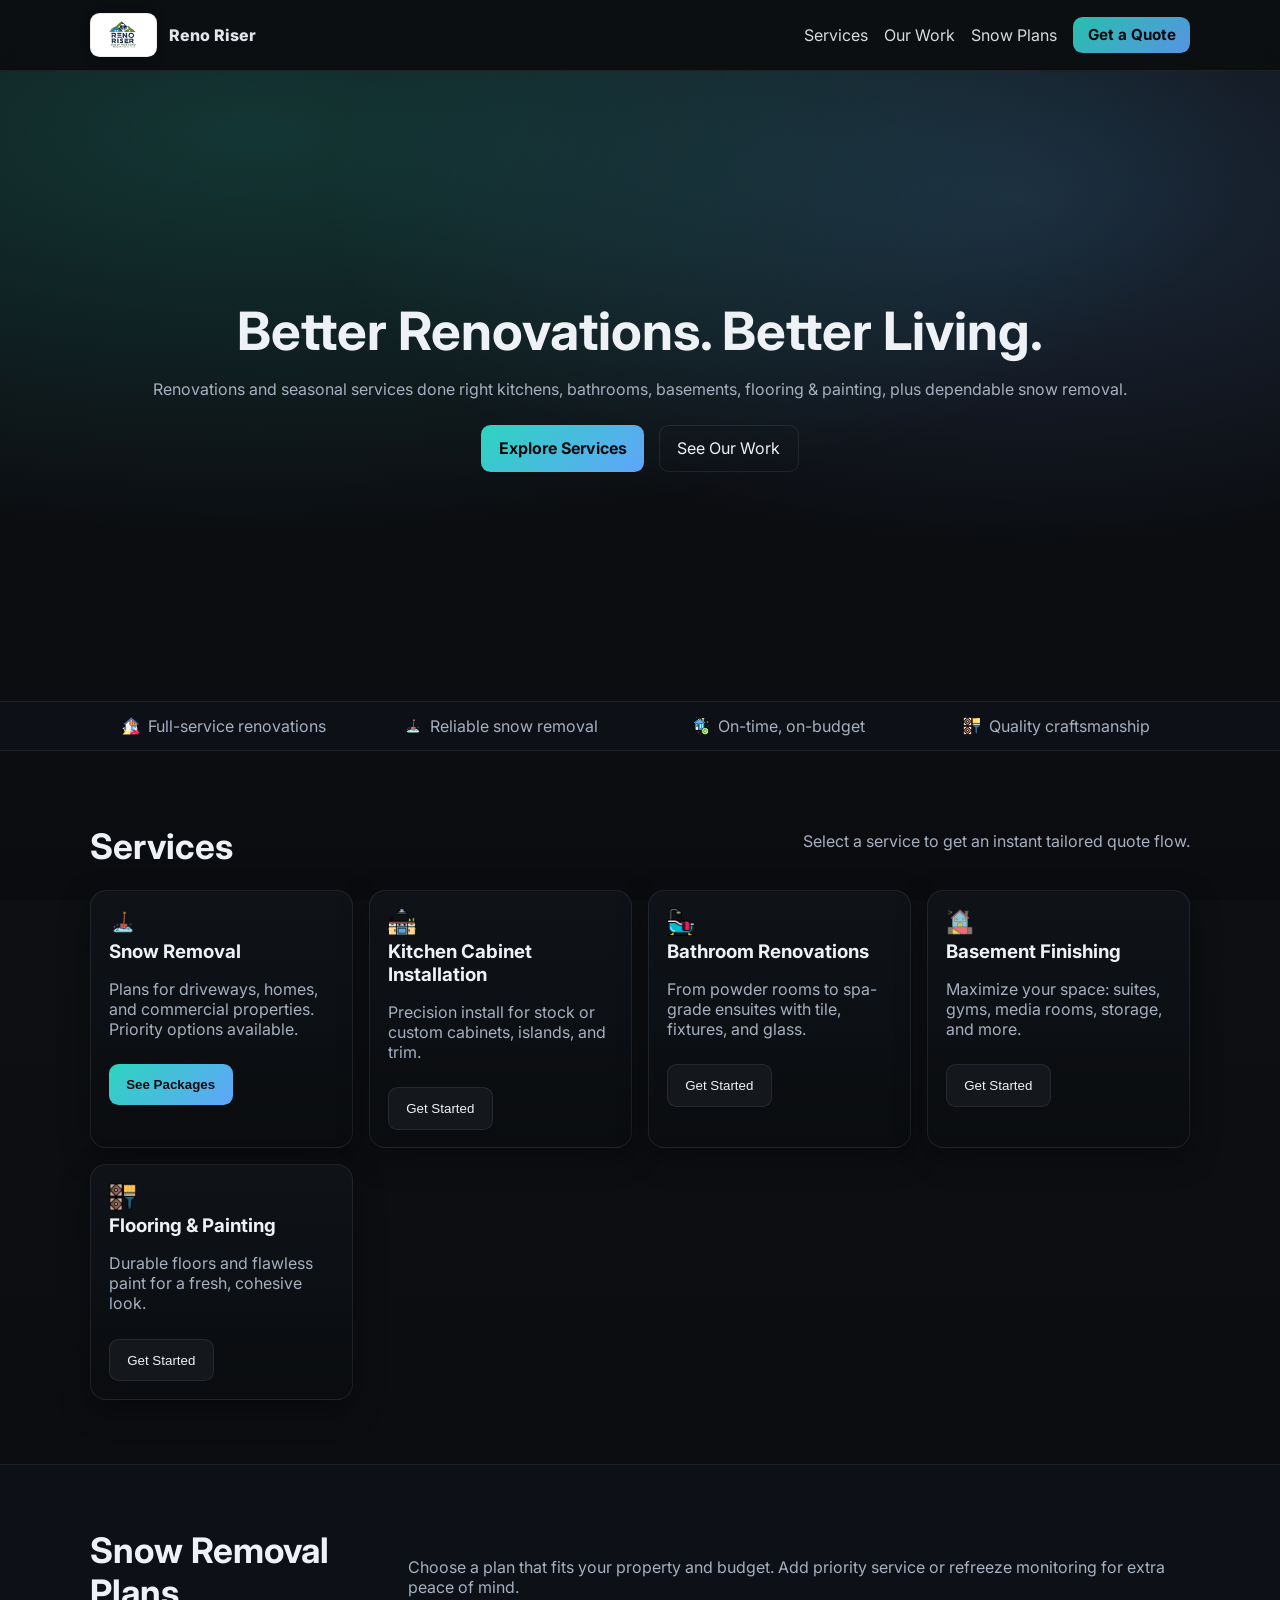
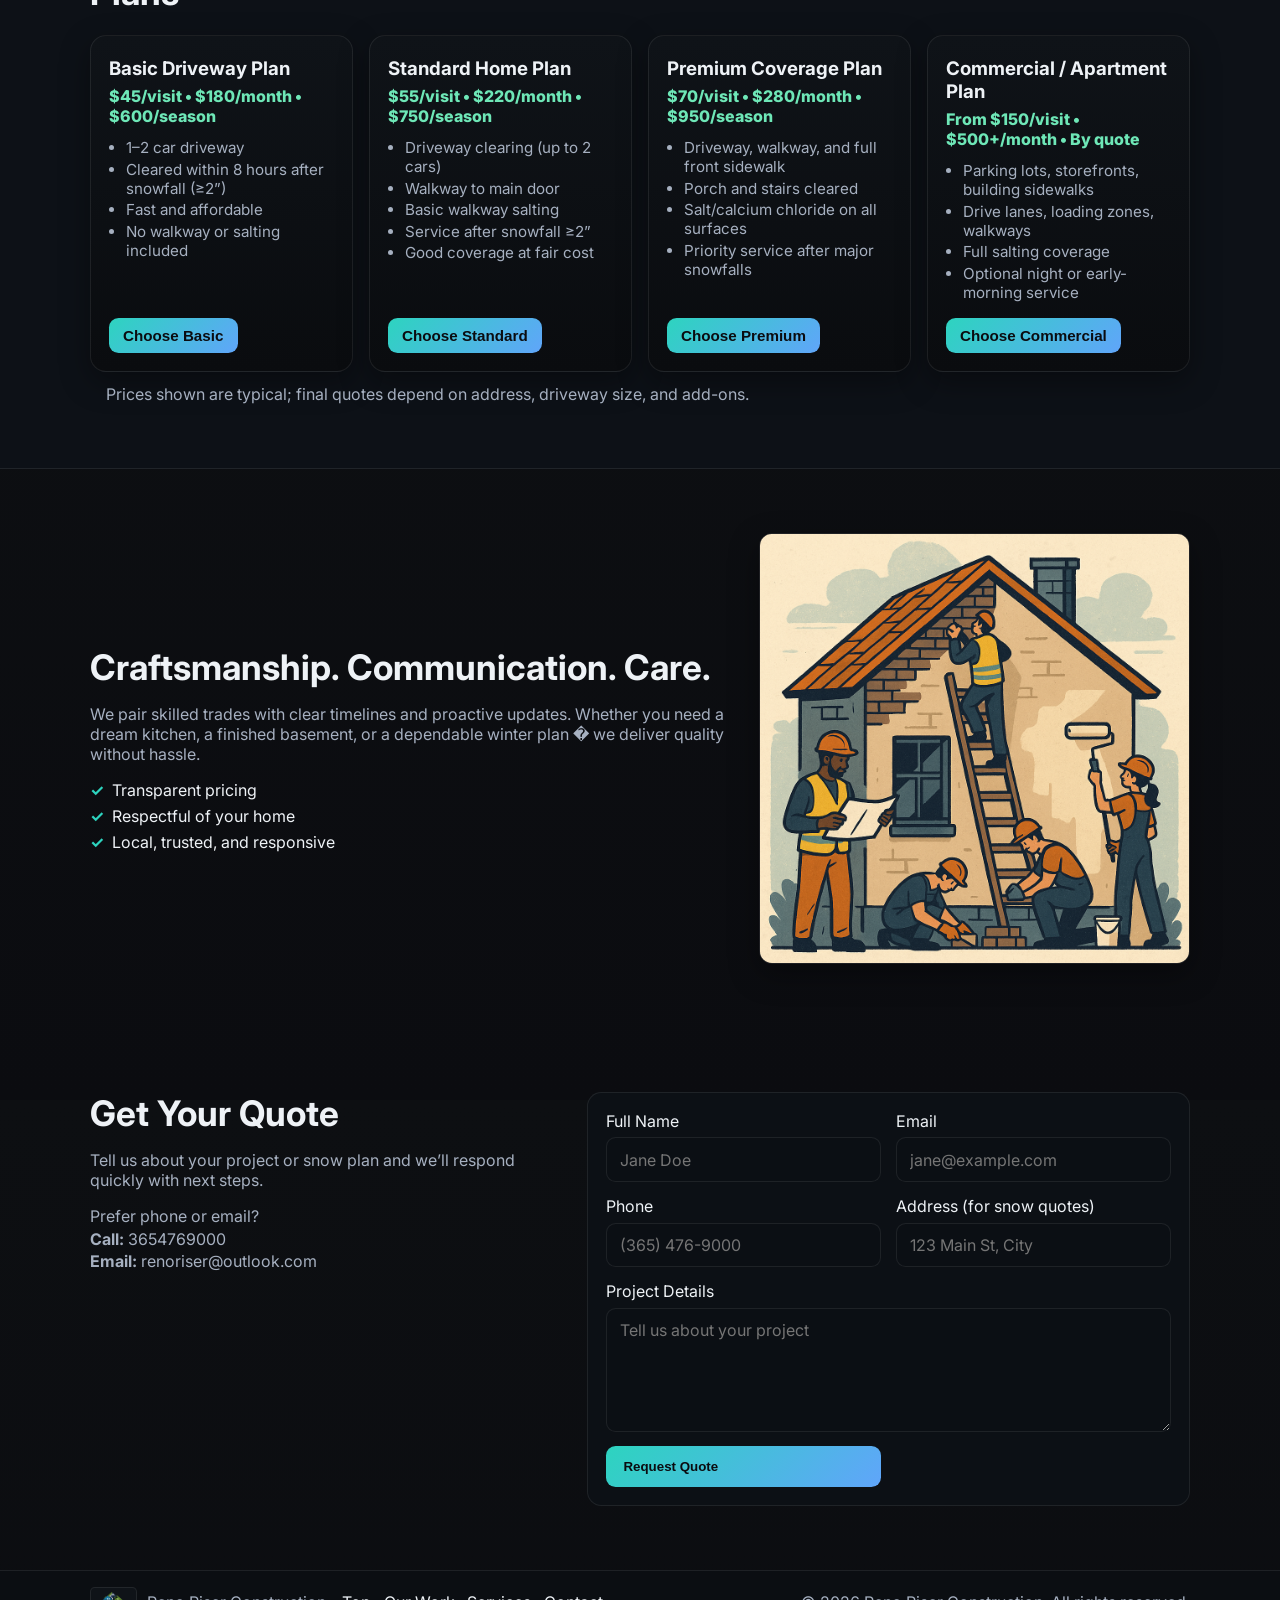
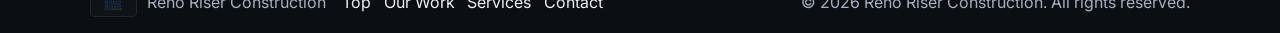
==== index.html @ 41e2e829 "RenoRiser v2.0" ====
<!DOCTYPE html>
<html lang="en">
  <head>
    <meta charset="utf-8" />
    <meta name="viewport" content="width=device-width, initial-scale=1" />
    <title>Reno Riser</title>
    <meta name="description" content="Reno Riser  Snow removal, kitchen cabinets, bathroom renovations, basement finishing, flooring & painting." />
    <link rel="preconnect" href="https://fonts.googleapis.com">
    <link rel="preconnect" href="https://fonts.gstatic.com" crossorigin>
    <link href="https://fonts.googleapis.com/css2?family=Inter:wght@300;400;500;600;700;800;900&display=swap" rel="stylesheet">
    <link rel="stylesheet" href="assets/css/styles.css" />
    <link rel="icon" href="images/logo.png" />
    <!-- Google tag (gtag.js) -->
    <script async src="https://www.googletagmanager.com/gtag/js?id=AW-17649734991"></script>
    <script>
      window.dataLayer = window.dataLayer || [];
      function gtag(){dataLayer.push(arguments);} // eslint-disable-line
      gtag('js', new Date());
      gtag('config', 'AW-17649734991');
    </script>
  </head>
  <body>
    <header class="site-header" id="top">
      <div class="container header-inner">
        <a class="brand" href="./">
          <img src="images/logo.png" alt="Reno Riser Construction" onerror="this.style.display='none'; this.parentElement.querySelector('.brand-name').style.display='inline-block'"/>
          <span class="brand-name">Reno Riser</span>
        </a>
        <nav class="nav">
          <a href="#services">Services</a>
          <a href="work.html">Our Work</a>
          <a href="#snow">Snow Plans</a>
          <a href="#contact" class="btn btn-primary btn-small">Get a Quote</a>
        </nav>
        <button class="nav-toggle" aria-label="Toggle navigation" aria-expanded="false">&#9776;</button>
      </div>
    </header>

    <main>
      <!-- Hero -->
      <section class="hero">
        <div class="hero-media">
          <video class="hero-video" autoplay muted playsinline loop poster="images/hero.jpg">
            <source src="videos/3.mp4" type="video/mp4" />
          </video>
          <div class="hero-overlay"></div>
        </div>
        <div class="container hero-content">
          <h1>Better Renovations. Better Living.</h1>
          <p>Renovations and seasonal services done right kitchens, bathrooms, basements, flooring & painting, plus dependable snow removal.</p>
          <div class="hero-ctas">
            <a href="#services" class="btn btn-primary">Explore Services</a>
            <a href="work.html" class="btn btn-ghost">See Our Work</a>
          </div>
        </div>
      </section>

      <!-- Trust bar / highlights -->
      <section class="highlights">
        <div class="container highlights-grid">
          <div class="highlight"><img class="h-img" src="images/construction.png" alt="Construction"/><span>Full-service renovations</span></div>
          <div class="highlight"><img class="h-img" src="images/snow.png" alt="Snow"/><span>Reliable snow removal</span></div>
          <div class="highlight"><img class="h-img" src="images/add.png" alt="Schedule"/><span>On-time, on-budget</span></div>
          <div class="highlight"><img class="h-img" src="images/paint.png" alt="Quality"/><span>Quality craftsmanship</span></div>
        </div>
      </section>

      <!-- Services -->
      <section class="section" id="services">
        <div class="container">
          <div class="section-head">
            <h2>Services</h2>
            <p>Select a service to get an instant tailored quote flow.</p>
          </div>
          <div class="cards services-grid">
            <article class="card service-card" data-service="snow">
              <div class="icon"><img class="svc-img" src="images/snow.png" alt="Snow removal"/></div>
              <h3>Snow Removal</h3>
              <p>Plans for driveways, homes, and commercial properties. Priority options available.</p>
              <button class="btn btn-primary svc-open">See Packages</button>
            </article>
            <article class="card service-card" data-service="kitchen">
              <div class="icon"><img class="svc-img" src="images/kitchen.png" alt="Kitchen"/></div>
              <h3>Kitchen Cabinet Installation</h3>
              <p>Precision install for stock or custom cabinets, islands, and trim.</p>
              <button class="btn svc-open">Get Started</button>
            </article>
            <article class="card service-card" data-service="bathroom">
              <div class="icon"><img class="svc-img" src="images/bath.png" alt="Bathroom"/></div>
              <h3>Bathroom Renovations</h3>
              <p>From powder rooms to spa-grade ensuites with tile, fixtures, and glass.</p>
              <button class="btn svc-open">Get Started</button>
            </article>
            <article class="card service-card" data-service="basement">
              <div class="icon"><img class="svc-img" src="images/basement.png" alt="Basement"/></div>
              <h3>Basement Finishing</h3>
              <p>Maximize your space: suites, gyms, media rooms, storage, and more.</p>
              <button class="btn svc-open">Get Started</button>
            </article>
            <article class="card service-card" data-service="flooring">
              <div class="icon"><img class="svc-img" src="images/paint.png" alt="Flooring & painting"/></div>
              <h3>Flooring & Painting</h3>
              <p>Durable floors and flawless paint for a fresh, cohesive look.</p>
              <button class="btn svc-open">Get Started</button>
            </article>
          </div>
        </div>
      </section>

      <!-- Snow Plans (anchor) -->
      <section class="section alt" id="snow">
        <div class="container">
          <div class="section-head">
            <h2>Snow Removal Plans</h2>
            <p>Choose a plan that fits your property and budget. Add priority service or refreeze monitoring for extra peace of mind.</p>
          </div>
          <div class="cards plans-grid" id="snowPlansGrid"></div>
          <div class="plan-note">Prices shown are typical; final quotes depend on address, driveway size, and add-ons.</div>
        </div>
      </section>

      <!-- About -->
      <section class="section">
        <div class="container about-split">
          <div class="about-copy">
            <h2>Craftsmanship. Communication. Care.</h2>
            <p>We pair skilled trades with clear timelines and proactive updates. Whether you need a dream kitchen, a finished basement, or a dependable winter plan � we deliver quality without hassle.</p>
            <ul class="checks">
              <li>Transparent pricing</li>
              <li>Respectful of your home</li>
              <li>Local, trusted, and responsive</li>
            </ul>
          </div>
          <div class="about-media">
            <img src="images/about.png" alt="Team working on a renovation" />
          </div>
        </div>
      </section>

      <!-- Contact -->
      <section class="section contact" id="contact">
        <div class="container contact-grid">
          <div class="contact-copy">
            <h2>Get Your Quote</h2>
            <p>Tell us about your project or snow plan and we&rsquo;ll respond quickly with next steps.</p>
            <div class="contact-cta">
              <div class="mini">Prefer phone or email?</div>
              <div class="mini"><strong>Call:</strong> <a href="tel:+13654769000">3654769000</a></div>
              <div class="mini"><strong>Email:</strong> <a href="mailto:renoriser@outlook.com">renoriser@outlook.com</a></div>
            </div>
          </div>
          <form class="contact-form" id="contactForm" action="#" method="post" onsubmit="return window.App.handleContactSubmit(event)">
            <input type="hidden" name="serviceDetails" id="serviceDetails" />
            <label>
              <span>Full Name</span>
              <input type="text" name="name" placeholder="Jane Doe" required />
            </label>
            <label>
              <span>Email</span>
              <input type="email" name="email" placeholder="jane@example.com" required />
            </label>
            <label>
              <span>Phone</span>
              <input type="tel" name="phone" placeholder="(365) 476-9000" />
            </label>
            <label>
              <span>Address (for snow quotes)</span>
              <input type="text" name="address" placeholder="123 Main St, City" />
            </label>
            <label class="full">
              <span>Project Details</span>
              <textarea name="message" rows="5" placeholder="Tell us about your project"></textarea>
            </label>
            <button type="submit" class="btn btn-primary">Request Quote</button>
            <div id="formStatus" class="form-status" role="status" aria-live="polite"></div>
          </form>
        </div>
      </section>
    </main>

    <footer class="site-footer">
      <div class="container footer-inner">
        <div class="brandline">
          <img src="images/logo.png" alt="Reno Riser Construction" onerror="this.style.display='none'" />
          <span>Reno Riser Construction</span>
        </div>
        <div class="footer-links">
          <a href="#top">Top</a>
          <a href="work.html">Our Work</a>
          <a href="#services">Services</a>
          <a href="#contact">Contact</a>
        </div>
        <div class="copyright">&copy; <span id="year"></span> Reno Riser Construction. All rights reserved.</div>
      </div>
    </footer>

    <!-- Interactive Drawer / Modal -->
    <div class="drawer" id="svcDrawer" aria-hidden="true" aria-labelledby="svcTitle" role="dialog">
      <div class="drawer-panel" role="document">
        <button class="drawer-close" aria-label="Close" id="svcClose">�</button>
        <div class="drawer-header">
          <h3 id="svcTitle">Service</h3>
          <p id="svcSubtitle">Tell us a bit more so we can tailor your quote.</p>
        </div>
        <div class="drawer-content" id="svcContent"></div>
        <div class="drawer-footer">
          <button class="btn btn-ghost" id="svcBack" hidden>Back</button>
          <button class="btn btn-primary" id="svcNext">Continue</button>
        </div>
      </div>
      <div class="drawer-backdrop" id="svcBackdrop"></div>
    </div>

    <script src="assets/js/main.js"></script>
  </body>
</html>
---- assets/css/styles.css ----
/* Base */
* { box-sizing: border-box; }
html, body { height: 100%; }
:root{
  --bg: #0e0f12;
  --bg-elev: #14171c;
  --text: #eef2f6;
  --muted: #a6b0c0;
  --brand: #2dd4bf; /* teal */
  --brand-2: #6ee7b7;
  --accent: #60a5fa; /* blue */
  --danger: #ef4444;
  --card: #101317;
  --border: rgba(255,255,255,0.08);
  --shadow: 0 10px 30px rgba(0,0,0,0.35);
}
body{
  margin:0; font-family: 'Inter',system-ui,-apple-system,Segoe UI,Roboto,Helvetica,Arial,sans-serif;
  color:var(--text); background:linear-gradient(180deg,#0d0f12 0%, #0b0c10 100%);
}
img, video{ max-width:100%; display:block; }
a{ color:inherit; text-decoration:none; }

.container{ width:min(1100px, 92%); margin-inline:auto; }
.btn{ display:inline-flex; align-items:center; gap:.5rem; background:var(--bg-elev); color:var(--text); border:1px solid var(--border); padding:.8rem 1.1rem; border-radius:.6rem; transition:.2s ease; cursor:pointer; }
.btn:hover{ 
  background:linear-gradient(135deg, var(--brand-2), var(--accent)); 
  color:#0b0c10; 
  border-color:transparent; 
  box-shadow:0 6px 18px rgba(45,212,191,.35), 0 4px 12px rgba(96,165,250,.25);
  transform:translateY(-1px);
}
.btn-primary{ background:linear-gradient(135deg, var(--brand), var(--accent)); color:#0b0c10; border:0; font-weight:700; }
.btn-primary:hover{ 
  background:linear-gradient(135deg, #a7f3d0, #93c5fd);
  color:#0b0c10;
  box-shadow:0 8px 22px rgba(45,212,191,.45), 0 6px 16px rgba(96,165,250,.35);
  transform:translateY(-1px);
}
.btn-ghost{ background:transparent; border:1px solid var(--border); }
.btn-ghost:hover{ background:rgba(45,212,191,.12); border-color:var(--brand); color:var(--brand-2); }
.btn-small{ padding:.55rem .9rem; font-size:.95rem; }
.chip{ background:#141922; color:var(--text); border:1px solid var(--border); padding:.45rem .8rem; border-radius:999px; cursor:pointer; }
.chip.active{ background:linear-gradient(135deg, var(--brand), var(--accent)); color:#0b0c10; border:0; font-weight:700; }

/* Header */
.site-header{ position:sticky; top:0; z-index:50; background:rgba(13,15,18,0.6); backdrop-filter: blur(8px); border-bottom:1px solid var(--border); }
.header-inner{ display:flex; align-items:center; justify-content:space-between; padding:.8rem 0; }
.brand{ display:flex; align-items:center; gap:.7rem; font-weight:800; letter-spacing:.2px; }
.brand img{ height:44px; width:auto; background:#ffffff; padding:6px; border-radius:.6rem; box-shadow:0 2px 10px rgba(0,0,0,.3); border:1px solid rgba(0,0,0,0.08); }
.brand-name{ display:inline-block; color:var(--text); opacity:.95; }
.nav{ display:flex; gap:1rem; align-items:center; }
.nav a{ opacity:.9; }
.nav a.active{ color:var(--brand-2); }
.nav-toggle{ display:none; background:transparent; border:0; font-size:1.4rem; color:var(--text); }

/* Hero */
.hero{ position:relative; min-height:70vh; display:grid; place-items:center; overflow:hidden; }
.hero-media{ position:absolute; inset:0; }
.hero-video{ width:100%; height:100%; object-fit:cover; filter:saturate(0.9) brightness(0.6) contrast(1.05); }
.hero-overlay{ position:absolute; inset:0; background:radial-gradient(1000px 400px at 20% 10%, rgba(45,212,191,0.20), transparent), radial-gradient(700px 350px at 80% 20%, rgba(96,165,250,0.18), transparent); }
.hero-content{ position:relative; text-align:center; padding-block:5rem; }
.hero h1{ font-size:clamp(2rem, 5vw, 3.3rem); margin:0 0 1rem; }
.hero p{ margin:0 0 1.6rem; color:var(--muted); }
.hero-ctas{ display:flex; gap:.9rem; justify-content:center; flex-wrap:wrap; }

/* Highlights */
.highlights{ border-top:1px solid var(--border); border-bottom:1px solid var(--border); background:#0d1117; }
.highlights-grid{ display:grid; grid-template-columns:repeat(4,1fr); gap:.6rem; padding: .9rem 0; }
.highlight{ display:flex; align-items:center; gap:.5rem; justify-content:center; color:var(--muted); }
.h-icon{ font-size:1.1rem; }

/* Sections */
.section{ padding: clamp(2rem, 6vw, 4rem) 0; }
.section.alt{ background:#0d1117; border-top:1px solid var(--border); border-bottom:1px solid var(--border); }
.section-head{ display:flex; align-items:end; justify-content:space-between; gap:1rem; margin-bottom:1.4rem; }
.section h2{ margin:0; font-size:clamp(1.6rem, 4vw, 2.2rem); }
.section p{ color:var(--muted); }

.cards{ display:grid; gap:1rem; }
.services-grid{ grid-template-columns: repeat(auto-fit, minmax(220px,1fr)); }
.plans-grid{ grid-template-columns: repeat(auto-fit, minmax(260px,1fr)); align-items:stretch; }
.card{ background:linear-gradient(180deg, #0f1318, #0a0c0f); border:1px solid var(--border); border-radius:1rem; padding:1.1rem; box-shadow:var(--shadow); }
.card h3{ margin:.2rem 0 .4rem; }
.card .icon{ font-size:1.6rem; }
.card .price{ font-weight:800; color:var(--brand-2); }
.card .muted{ color:var(--muted); font-size:.95rem; }
.card ul{ margin:.6rem 0 0; padding-left:1.1rem; }
.card ul li{ margin:.15rem 0; }
.service-card .btn{ margin-top:.6rem; }

/* Snow plans note */
.plan-note{ margin-top:.8rem; color:var(--muted); padding-left:1rem; }

/* Snow plans alignment */
.plans-grid .plan{ display:flex; flex-direction:column; height:100%; }
.plans-grid .plan ul{ flex:1 1 auto; }
.plans-grid .plan .btn{ margin-top:.9rem; align-self:flex-start; }

/* Small grids for forms */
.grid{ display:grid; grid-template-columns:1fr 1fr; gap:.8rem; }
.grid label{ display:grid; gap:.35rem; }
.grid input, .grid select, .grid textarea{ background:#0b0f14; color:var(--text); border:1px solid var(--border); border-radius:.6rem; padding:.65rem .75rem; font:inherit; }
.full{ grid-column:1/-1; }

/* About */
.about-split{ display:grid; grid-template-columns:1.2fr .8fr; gap:1.4rem; align-items:center; }
.about-copy p{ color:var(--muted); }
.checks{ list-style:none; padding:0; margin:1rem 0 0; display:grid; gap:.4rem; }
.checks li::before{ content:"\2713"; color:var(--brand); margin-right:.5rem; font-weight:700; }
.about-media img{ border-radius:.8rem; border:1px solid var(--border); box-shadow:var(--shadow); }

/* Contact */
.contact-grid{ display:grid; grid-template-columns: 1fr 1.1fr; gap:1.6rem; }
.contact .mini{ color:var(--muted); margin:.15rem 0; }
.contact-form{ display:grid; grid-template-columns: 1fr 1fr; gap:.9rem; background:#0c1015; padding:1.1rem; border-radius:.9rem; border:1px solid var(--border); }
.contact-form label{ display:grid; gap:.4rem; }
.contact-form label.full{ grid-column:1/-1; }
.contact-form input, .contact-form textarea{ background:#0b0f14; color:var(--text); border:1px solid var(--border); border-radius:.6rem; padding:.7rem .8rem; font:inherit; }
.form-status{ margin-top:.6rem; color:var(--brand-2); }

/* Footer */
.site-footer{ border-top:1px solid var(--border); background:#0b0e12; }
.footer-inner{ display:flex; flex-wrap:wrap; gap:.6rem 1rem; align-items:center; justify-content:space-between; padding:1rem 0; }
.brandline{ display:flex; align-items:center; gap:.6rem; color:var(--muted); }
.brandline img{ height:30px; width:auto; border-radius:.3rem; border:1px solid var(--border); background:#0f1318; padding:3px; }
.footer-links{ display:flex; gap:.8rem; justify-content:center; flex-wrap:wrap; }
.copyright{ text-align:right; color:var(--muted); margin-left:auto; }

/* Drawer / Modal */
.drawer{ position:fixed; inset:0; display:none; z-index:100; }
.drawer[aria-hidden="false"]{ display:block; }
.drawer-backdrop{ position:absolute; inset:0; background:rgba(0,0,0,.5); opacity:0; transition:.2s; z-index:1; }
.drawer[aria-hidden="false"] .drawer-backdrop{ opacity:1; }
.drawer-panel{ position:absolute; right:0; top:0; bottom:0; width:min(560px, 100%); background:#0c1015; border-left:1px solid var(--border); box-shadow:var(--shadow); transform:translateX(100%); transition:.25s ease; display:flex; flex-direction:column; z-index:2; }
.drawer[aria-hidden="false"] .drawer-panel{ transform:translateX(0); }
.drawer-header{ padding:1rem; border-bottom:1px solid var(--border); }
.drawer-content{ padding:1rem; overflow:auto; flex:1; }
.drawer-footer{ display:flex; gap:.6rem; justify-content:space-between; padding:1rem; border-top:1px solid var(--border); }
.drawer-close{ position:absolute; left:.6rem; top:.6rem; background:transparent; border:0; color:var(--muted); font-size:1.6rem; cursor:pointer; }

/* Drawer form elements */
.drawer-content label{ display:grid; gap:.35rem; margin-bottom:.8rem; }
.drawer-content input,
.drawer-content select,
.drawer-content textarea{ width:100%; background:#0b0f14; color:var(--text); border:1px solid var(--border); border-radius:.6rem; padding:.65rem .75rem; font:inherit; }
.drawer-content textarea{ min-height:120px; }
.drawer-content .grid{ display:grid; grid-template-columns:1fr 1fr; gap:.8rem; }
.drawer-content .full{ grid-column:1/-1; }

/* Work page */
.work-page .hero-slim{ padding:2.4rem 0 1rem; border-bottom:1px solid var(--border); background:#0d1117; }
.filters{ display:flex; gap:.5rem; flex-wrap:wrap; margin-bottom:1rem; align-items:center; }
.filters .label{ color:var(--muted); margin-right:.4rem; }
.controls{ display:grid; gap:.5rem; margin-bottom:1rem; }
.gallery{ display:grid; grid-template-columns: repeat(auto-fit, minmax(240px,1fr)); gap:1rem; }
.gal-item{ background:#0c1015; border:1px solid var(--border); border-radius:.7rem; overflow:hidden; }
.gal-item{ position:relative; }
.badge{ position:absolute; top:.45rem; left:.45rem; padding:.15rem .45rem; border-radius:.35rem; font-size:.8rem; border:1px solid var(--border); background:rgba(0,0,0,.35); }
.badge.before{ background:rgba(96,165,250,.2); color:#93c5fd; border-color:rgba(147,197,253,.35); }
.badge.after{ background:rgba(45,212,191,.2); color:#34d399; border-color:rgba(52,211,153,.35); }
.gal-item figcaption{ padding:.6rem .7rem; color:var(--muted); font-size:.95rem; border-top:1px solid var(--border); }
.gal-item img, .gal-item video{ width:100%; height:220px; object-fit:cover; display:block; }
.loc-cards{ grid-template-columns: repeat(auto-fit, minmax(260px,1fr)); }
.loc-card{ position:relative; overflow:hidden; border-radius:1rem; border:1px solid var(--border); background:linear-gradient(180deg,#0f1318,#0a0c0f); box-shadow:var(--shadow); min-height:160px; display:flex; align-items:flex-end; padding:1rem; cursor:pointer; transition:.2s ease; }
.loc-card:hover{ transform:translateY(-2px); box-shadow:0 12px 30px rgba(0,0,0,.35); }
.loc-card .meta{ position:absolute; top:.6rem; left:.8rem; background:rgba(0,0,0,.35); border:1px solid var(--border); color:var(--text); padding:.2rem .5rem; border-radius:.4rem; font-size:.85rem; }
.loc-card .title{ font-weight:800; letter-spacing:.2px; }
.loc-card .count{ color:var(--muted); font-size:.95rem; }
.gal-item .tag{ display:inline-block; background:#141922; border:1px solid var(--border); color:var(--muted); padding:.1rem .45rem; border-radius:.4rem; margin-right:.3rem; font-size:.8rem; }
.manage{ display:flex; align-items:center; justify-content:flex-end; }
.toggle input{ vertical-align:middle; margin-right:.4rem; }

/* Tag editor overlay */
.taggable{ position:relative; }
.taggable .edit-btn{ position:absolute; top:.5rem; right:.5rem; background:#0b0f14; border:1px solid var(--border); color:var(--text); border-radius:.4rem; padding:.25rem .5rem; font-size:.85rem; opacity:0; transition:.2s; cursor:pointer; }
.editing .taggable .edit-btn, .taggable:hover .edit-btn{ opacity:1; }
.tag-editor{ position:absolute; inset:auto .5rem .5rem .5rem; background:#0d1117; border:1px solid var(--border); border-radius:.6rem; padding:.6rem; box-shadow:var(--shadow); z-index:3; display:grid; grid-template-columns:1fr 1fr; gap:.6rem; }
.tag-editor label{ display:grid; gap:.2rem; font-size:.9rem; color:var(--muted); }
.tag-editor input, .tag-editor select{ background:#0b0f14; color:var(--text); border:1px solid var(--border); border-radius:.4rem; padding:.45rem .5rem; font:inherit; }
.tag-editor .actions{ grid-column:1/-1; display:flex; gap:.5rem; justify-content:flex-end; }

/* Lightbox */
.lightbox{ position:fixed; inset:0; display:none; z-index:100; }
.lightbox[aria-hidden="false"]{ display:block; }
.lightbox-backdrop{ position:absolute; inset:0; background:rgba(0,0,0,.65); opacity:0; transition:.2s; z-index:1; }
.lightbox[aria-hidden="false"] .lightbox-backdrop{ opacity:1; }
.lightbox-content{ position:absolute; inset:5% 8%; background:#0b0e12; border:1px solid var(--border); border-radius:.8rem; box-shadow:var(--shadow); padding:0; display:flex; align-items:center; justify-content:center; overflow:hidden; z-index:2; }
.lightbox-content img, .lightbox-content video{ max-width:100%; max-height:100%; width:auto; height:auto; object-fit:contain; background:#000; }
.lb-image{ width:100%; height:100%; display:flex; align-items:center; justify-content:center; }
.lightbox-close{ position:absolute; top:12px; right:16px; z-index:2; background:#0c1015; border:1px solid var(--border); color:var(--text); border-radius:.5rem; padding:.3rem .55rem; cursor:pointer; }

/* Before/After slider */
.ba-wrap{ position:relative; width:100%; height:100%; display:grid; place-items:center; background:#000; }
.ba-wrap img{ position:absolute; inset:0; width:100%; height:100%; object-fit:contain; }
.ba-after-clip{ position:absolute; inset:0; }
.ba-slider{ position:absolute; left:8%; right:8%; bottom:16px; appearance:none; height:6px; background:#1f2937; border-radius:999px; outline:none; }
.ba-slider::-webkit-slider-thumb{ -webkit-appearance:none; appearance:none; width:18px; height:18px; background:linear-gradient(135deg, var(--brand), var(--accent)); border-radius:50%; border:0; box-shadow:0 1px 4px rgba(0,0,0,.4); }
.ba-slider::-moz-range-thumb{ width:18px; height:18px; background:linear-gradient(135deg, var(--brand), var(--accent)); border-radius:50%; border:0; box-shadow:0 1px 4px rgba(0,0,0,.4); }
.ba-caption{ position:absolute; left:16px; bottom:16px; color:var(--muted); background:rgba(0,0,0,.35); padding:.3rem .5rem; border-radius:.4rem; border:1px solid var(--border); }

/* Responsive */
@media (max-width: 860px){
  .nav{ display:none; position:absolute; right:1rem; top:58px; flex-direction:column; background:#0b0f14; border:1px solid var(--border); padding:.6rem; border-radius:.7rem; }
  .nav.open{ display:flex; }
  .nav-toggle{ display:block; }
  .brand-name{ display:none; }
  .highlights-grid{ grid-template-columns:repeat(2,1fr); }
  .about-split{ grid-template-columns:1fr; }
  .contact-grid{ grid-template-columns:1fr; }
  .footer-inner{ justify-content:center; text-align:center; }
  .footer-links{ width:100%; justify-content:center; }
  .copyright{ text-align:center; width:100%; margin-left:0; }
}

@media (max-width: 640px){
  .lightbox-content{ inset:6% 4%; }
}

@media (min-width: 1080px){
  .plans-grid{ grid-template-columns: repeat(4, 1fr); }
}


.h-img{ height:18px; width:auto; display:inline-block; filter:grayscale(10%) brightness(1.2); }
.svc-img{ height:28px; width:auto; }
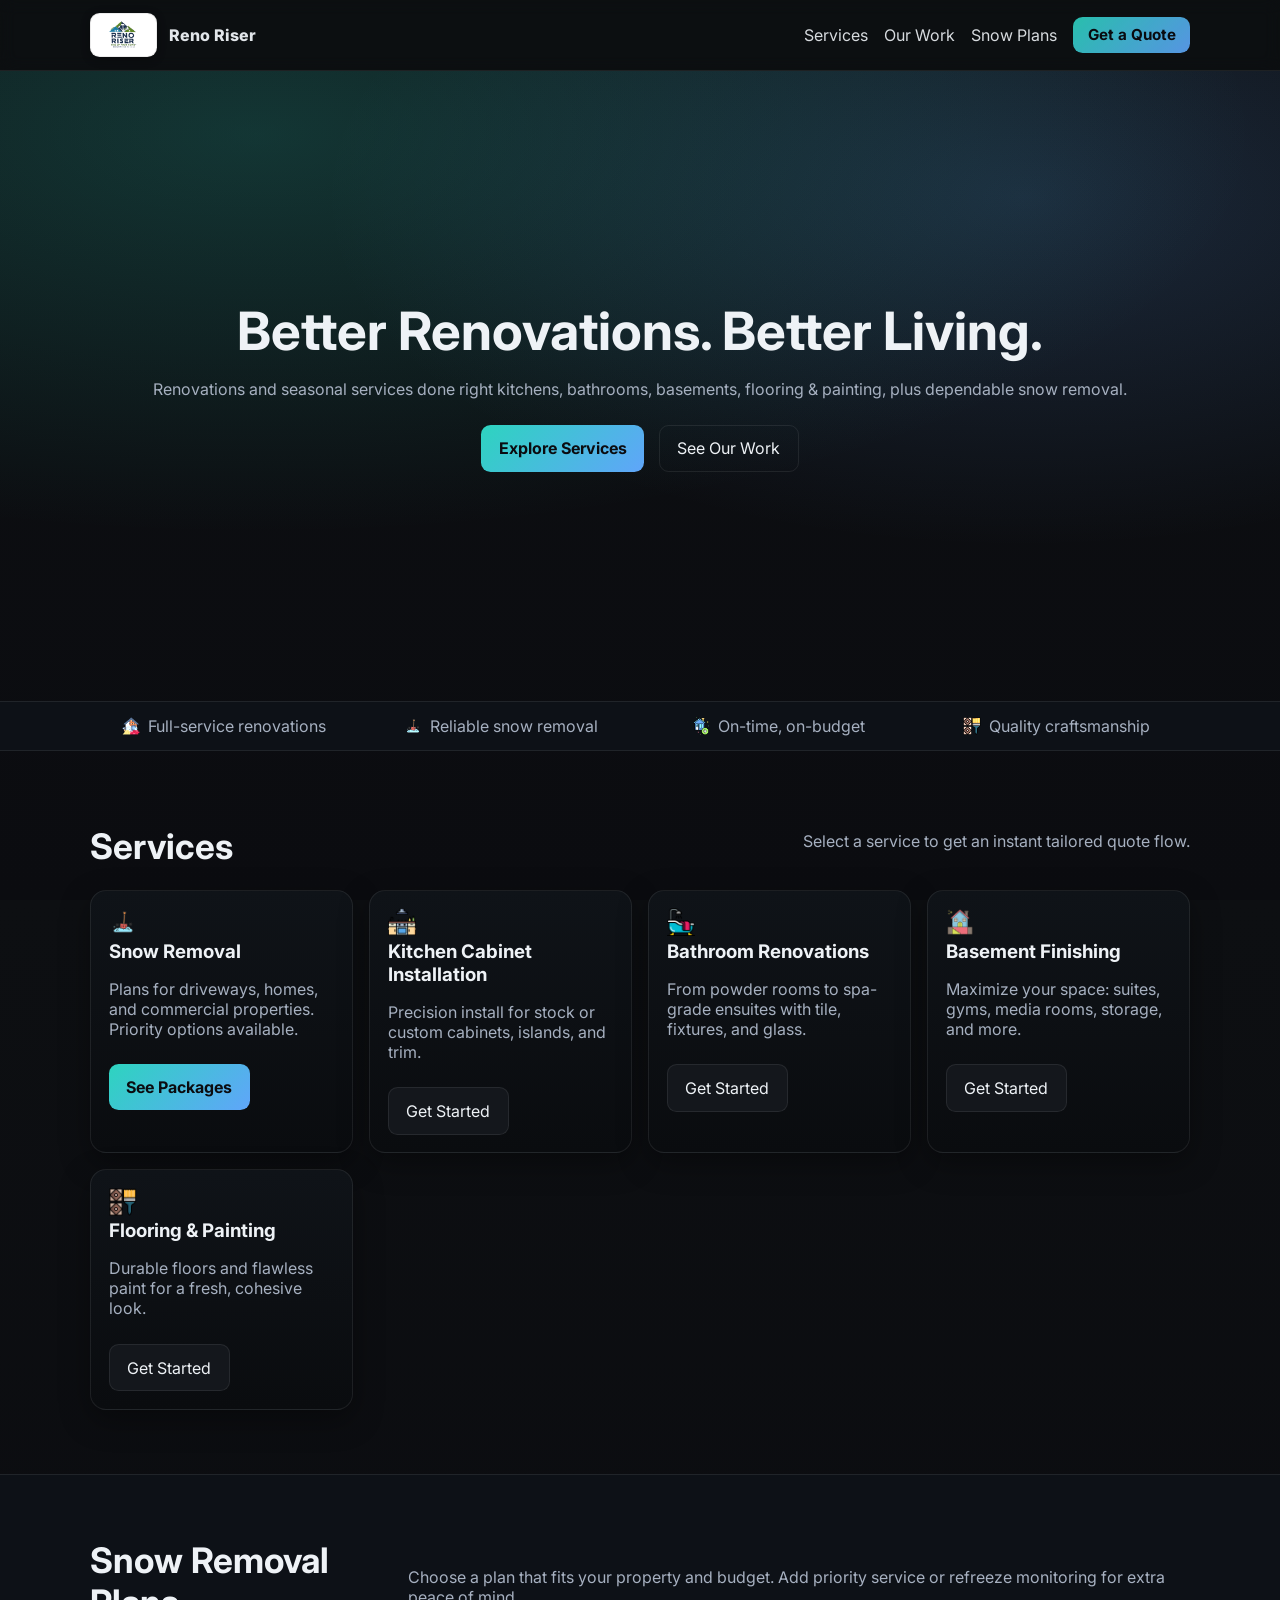
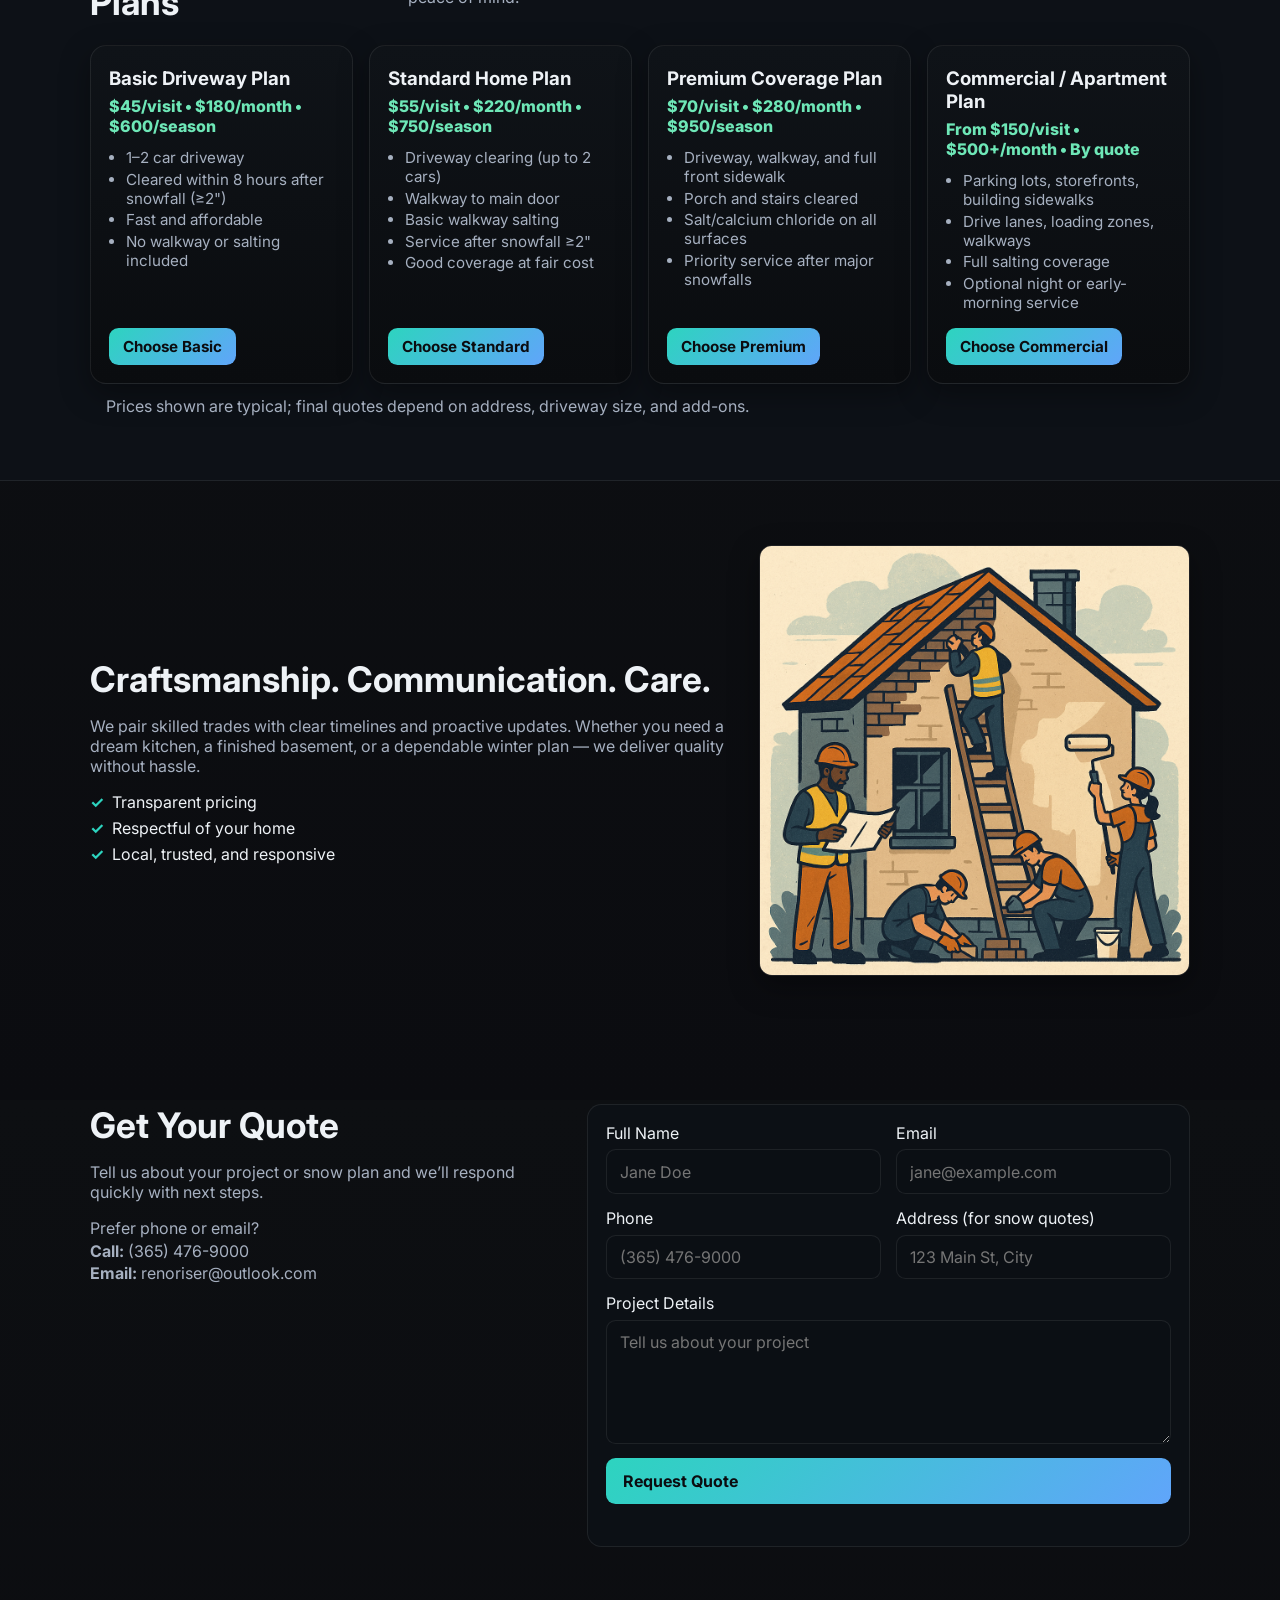
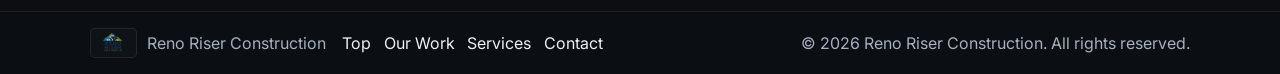
==== commit 4ed978ae: "Polish and harden site for production - Replace brute-force gallery loading (~2,160 HTTP requests) w" ====
--- a/index.html
+++ b/index.html
@@ -4,7 +4,7 @@
     <meta charset="utf-8" />
     <meta name="viewport" content="width=device-width, initial-scale=1" />
     <title>Reno Riser</title>
-    <meta name="description" content="Reno Riser  Snow removal, kitchen cabinets, bathroom renovations, basement finishing, flooring & painting." />
+    <meta name="description" content="Reno Riser — Snow removal, kitchen cabinets, bathroom renovations, basement finishing, flooring &amp; painting. Serving Hamilton and Burlington." />
     <link rel="preconnect" href="https://fonts.googleapis.com">
     <link rel="preconnect" href="https://fonts.gstatic.com" crossorigin>
     <link href="https://fonts.googleapis.com/css2?family=Inter:wght@300;400;500;600;700;800;900&display=swap" rel="stylesheet">
@@ -124,7 +124,7 @@
         <div class="container about-split">
           <div class="about-copy">
             <h2>Craftsmanship. Communication. Care.</h2>
-            <p>We pair skilled trades with clear timelines and proactive updates. Whether you need a dream kitchen, a finished basement, or a dependable winter plan � we deliver quality without hassle.</p>
+            <p>We pair skilled trades with clear timelines and proactive updates. Whether you need a dream kitchen, a finished basement, or a dependable winter plan &mdash; we deliver quality without hassle.</p>
             <ul class="checks">
               <li>Transparent pricing</li>
               <li>Respectful of your home</li>
@@ -145,11 +145,11 @@
             <p>Tell us about your project or snow plan and we&rsquo;ll respond quickly with next steps.</p>
             <div class="contact-cta">
               <div class="mini">Prefer phone or email?</div>
-              <div class="mini"><strong>Call:</strong> <a href="tel:+13654769000">3654769000</a></div>
+              <div class="mini"><strong>Call:</strong> <a href="tel:+13654769000">(365) 476-9000</a></div>
               <div class="mini"><strong>Email:</strong> <a href="mailto:renoriser@outlook.com">renoriser@outlook.com</a></div>
             </div>
           </div>
-          <form class="contact-form" id="contactForm" action="#" method="post" onsubmit="return window.App.handleContactSubmit(event)">
+          <form class="contact-form" id="contactForm" action="#" method="post">
             <input type="hidden" name="serviceDetails" id="serviceDetails" />
             <label>
               <span>Full Name</span>
@@ -197,7 +197,7 @@
     <!-- Interactive Drawer / Modal -->
     <div class="drawer" id="svcDrawer" aria-hidden="true" aria-labelledby="svcTitle" role="dialog">
       <div class="drawer-panel" role="document">
-        <button class="drawer-close" aria-label="Close" id="svcClose">�</button>
+        <button class="drawer-close" aria-label="Close" id="svcClose">&times;</button>
         <div class="drawer-header">
           <h3 id="svcTitle">Service</h3>
           <p id="svcSubtitle">Tell us a bit more so we can tailor your quote.</p>
--- a/assets/css/styles.css
+++ b/assets/css/styles.css
@@ -22,7 +22,7 @@
 a{ color:inherit; text-decoration:none; }
 
 .container{ width:min(1100px, 92%); margin-inline:auto; }
-.btn{ display:inline-flex; align-items:center; gap:.5rem; background:var(--bg-elev); color:var(--text); border:1px solid var(--border); padding:.8rem 1.1rem; border-radius:.6rem; transition:.2s ease; cursor:pointer; }
+.btn{ display:inline-flex; align-items:center; gap:.5rem; background:var(--bg-elev); color:var(--text); border:1px solid var(--border); padding:.8rem 1.1rem; border-radius:.6rem; transition:.2s ease; cursor:pointer; font:inherit; }
 .btn:hover{ 
   background:linear-gradient(135deg, var(--brand-2), var(--accent)); 
   color:#0b0c10; 
@@ -52,7 +52,7 @@
 .nav{ display:flex; gap:1rem; align-items:center; }
 .nav a{ opacity:.9; }
 .nav a.active{ color:var(--brand-2); }
-.nav-toggle{ display:none; background:transparent; border:0; font-size:1.4rem; color:var(--text); }
+.nav-toggle{ display:none; background:transparent; border:0; font-size:1.4rem; color:var(--text); font:inherit; cursor:pointer; }
 
 /* Hero */
 .hero{ position:relative; min-height:70vh; display:grid; place-items:center; overflow:hidden; }
@@ -117,7 +117,8 @@
 .contact-form label{ display:grid; gap:.4rem; }
 .contact-form label.full{ grid-column:1/-1; }
 .contact-form input, .contact-form textarea{ background:#0b0f14; color:var(--text); border:1px solid var(--border); border-radius:.6rem; padding:.7rem .8rem; font:inherit; }
-.form-status{ margin-top:.6rem; color:var(--brand-2); }
+.form-status{ margin-top:.6rem; color:var(--brand-2); grid-column:1/-1; }
+.contact-form > button[type="submit"]{ grid-column:1/-1; }
 
 /* Footer */
 .site-footer{ border-top:1px solid var(--border); background:#0b0e12; }
@@ -137,7 +138,8 @@
 .drawer-header{ padding:1rem; border-bottom:1px solid var(--border); }
 .drawer-content{ padding:1rem; overflow:auto; flex:1; }
 .drawer-footer{ display:flex; gap:.6rem; justify-content:space-between; padding:1rem; border-top:1px solid var(--border); }
-.drawer-close{ position:absolute; left:.6rem; top:.6rem; background:transparent; border:0; color:var(--muted); font-size:1.6rem; cursor:pointer; }
+.drawer-close{ position:absolute; left:.6rem; top:.6rem; background:transparent; border:0; color:var(--muted); font-size:1.4rem; line-height:1; cursor:pointer; padding:.3rem .45rem; border-radius:.4rem; transition:.15s; }
+.drawer-close:hover{ color:var(--text); background:rgba(255,255,255,.06); }
 
 /* Drawer form elements */
 .drawer-content label{ display:grid; gap:.35rem; margin-bottom:.8rem; }
@@ -150,12 +152,8 @@
 
 /* Work page */
 .work-page .hero-slim{ padding:2.4rem 0 1rem; border-bottom:1px solid var(--border); background:#0d1117; }
-.filters{ display:flex; gap:.5rem; flex-wrap:wrap; margin-bottom:1rem; align-items:center; }
-.filters .label{ color:var(--muted); margin-right:.4rem; }
-.controls{ display:grid; gap:.5rem; margin-bottom:1rem; }
 .gallery{ display:grid; grid-template-columns: repeat(auto-fit, minmax(240px,1fr)); gap:1rem; }
-.gal-item{ background:#0c1015; border:1px solid var(--border); border-radius:.7rem; overflow:hidden; }
-.gal-item{ position:relative; }
+.gal-item{ background:#0c1015; border:1px solid var(--border); border-radius:.7rem; overflow:hidden; position:relative; }
 .badge{ position:absolute; top:.45rem; left:.45rem; padding:.15rem .45rem; border-radius:.35rem; font-size:.8rem; border:1px solid var(--border); background:rgba(0,0,0,.35); }
 .badge.before{ background:rgba(96,165,250,.2); color:#93c5fd; border-color:rgba(147,197,253,.35); }
 .badge.after{ background:rgba(45,212,191,.2); color:#34d399; border-color:rgba(52,211,153,.35); }
@@ -167,18 +165,6 @@
 .loc-card .meta{ position:absolute; top:.6rem; left:.8rem; background:rgba(0,0,0,.35); border:1px solid var(--border); color:var(--text); padding:.2rem .5rem; border-radius:.4rem; font-size:.85rem; }
 .loc-card .title{ font-weight:800; letter-spacing:.2px; }
 .loc-card .count{ color:var(--muted); font-size:.95rem; }
-.gal-item .tag{ display:inline-block; background:#141922; border:1px solid var(--border); color:var(--muted); padding:.1rem .45rem; border-radius:.4rem; margin-right:.3rem; font-size:.8rem; }
-.manage{ display:flex; align-items:center; justify-content:flex-end; }
-.toggle input{ vertical-align:middle; margin-right:.4rem; }
-
-/* Tag editor overlay */
-.taggable{ position:relative; }
-.taggable .edit-btn{ position:absolute; top:.5rem; right:.5rem; background:#0b0f14; border:1px solid var(--border); color:var(--text); border-radius:.4rem; padding:.25rem .5rem; font-size:.85rem; opacity:0; transition:.2s; cursor:pointer; }
-.editing .taggable .edit-btn, .taggable:hover .edit-btn{ opacity:1; }
-.tag-editor{ position:absolute; inset:auto .5rem .5rem .5rem; background:#0d1117; border:1px solid var(--border); border-radius:.6rem; padding:.6rem; box-shadow:var(--shadow); z-index:3; display:grid; grid-template-columns:1fr 1fr; gap:.6rem; }
-.tag-editor label{ display:grid; gap:.2rem; font-size:.9rem; color:var(--muted); }
-.tag-editor input, .tag-editor select{ background:#0b0f14; color:var(--text); border:1px solid var(--border); border-radius:.4rem; padding:.45rem .5rem; font:inherit; }
-.tag-editor .actions{ grid-column:1/-1; display:flex; gap:.5rem; justify-content:flex-end; }
 
 /* Lightbox */
 .lightbox{ position:fixed; inset:0; display:none; z-index:100; }
@@ -190,18 +176,46 @@
 .lb-image{ width:100%; height:100%; display:flex; align-items:center; justify-content:center; }
 .lightbox-close{ position:absolute; top:12px; right:16px; z-index:2; background:#0c1015; border:1px solid var(--border); color:var(--text); border-radius:.5rem; padding:.3rem .55rem; cursor:pointer; }
 
-/* Before/After slider */
-.ba-wrap{ position:relative; width:100%; height:100%; display:grid; place-items:center; background:#000; }
-.ba-wrap img{ position:absolute; inset:0; width:100%; height:100%; object-fit:contain; }
-.ba-after-clip{ position:absolute; inset:0; }
-.ba-slider{ position:absolute; left:8%; right:8%; bottom:16px; appearance:none; height:6px; background:#1f2937; border-radius:999px; outline:none; }
-.ba-slider::-webkit-slider-thumb{ -webkit-appearance:none; appearance:none; width:18px; height:18px; background:linear-gradient(135deg, var(--brand), var(--accent)); border-radius:50%; border:0; box-shadow:0 1px 4px rgba(0,0,0,.4); }
-.ba-slider::-moz-range-thumb{ width:18px; height:18px; background:linear-gradient(135deg, var(--brand), var(--accent)); border-radius:50%; border:0; box-shadow:0 1px 4px rgba(0,0,0,.4); }
-.ba-caption{ position:absolute; left:16px; bottom:16px; color:var(--muted); background:rgba(0,0,0,.35); padding:.3rem .5rem; border-radius:.4rem; border:1px solid var(--border); }
+
+/* Focus visible — consistent keyboard nav ring */
+:focus-visible{
+  outline:2px solid var(--brand);
+  outline-offset:3px;
+  border-radius:.3rem;
+}
+
+/* Disabled submit button */
+button:disabled{ opacity:.55; cursor:not-allowed; }
+
+/* Form validation */
+.input-error{ border-color:var(--danger) !important; }
+.field-error{ display:block; color:var(--danger); font-size:.85rem; margin-top:.25rem; }
+.form-status.success{ color:var(--brand-2); }
+.form-status.error{ color:var(--danger); }
+
+/* Drawer validation error banner */
+.drawer-error{
+  margin:.5rem 1rem 0;
+  padding:.6rem .8rem;
+  background:rgba(239,68,68,.1);
+  border:1px solid rgba(239,68,68,.3);
+  border-radius:.5rem;
+  color:var(--danger);
+  font-size:.9rem;
+}
+
+/* Selected snow plan highlight */
+.plan-selected{ border-color:var(--brand) !important; box-shadow:0 0 0 1px var(--brand); }
+.plan-selected h3{ color:var(--brand-2); }
+
+/* Add-ons layout */
+.addons-list{ display:grid; gap:.7rem; }
+.addon-row{ display:flex; align-items:flex-start; gap:.6rem; }
+.addon-row input[type="checkbox"]{ margin-top:.2rem; accent-color:var(--brand); flex-shrink:0; }
 
 /* Responsive */
 @media (max-width: 860px){
-  .nav{ display:none; position:absolute; right:1rem; top:58px; flex-direction:column; background:#0b0f14; border:1px solid var(--border); padding:.6rem; border-radius:.7rem; }
+  .nav{ display:none; position:absolute; right:1rem; top:58px; flex-direction:column; background:#0b0f14; border:1px solid var(--border); padding:.6rem; border-radius:.7rem; z-index:10; }
   .nav.open{ display:flex; }
   .nav-toggle{ display:block; }
   .brand-name{ display:none; }
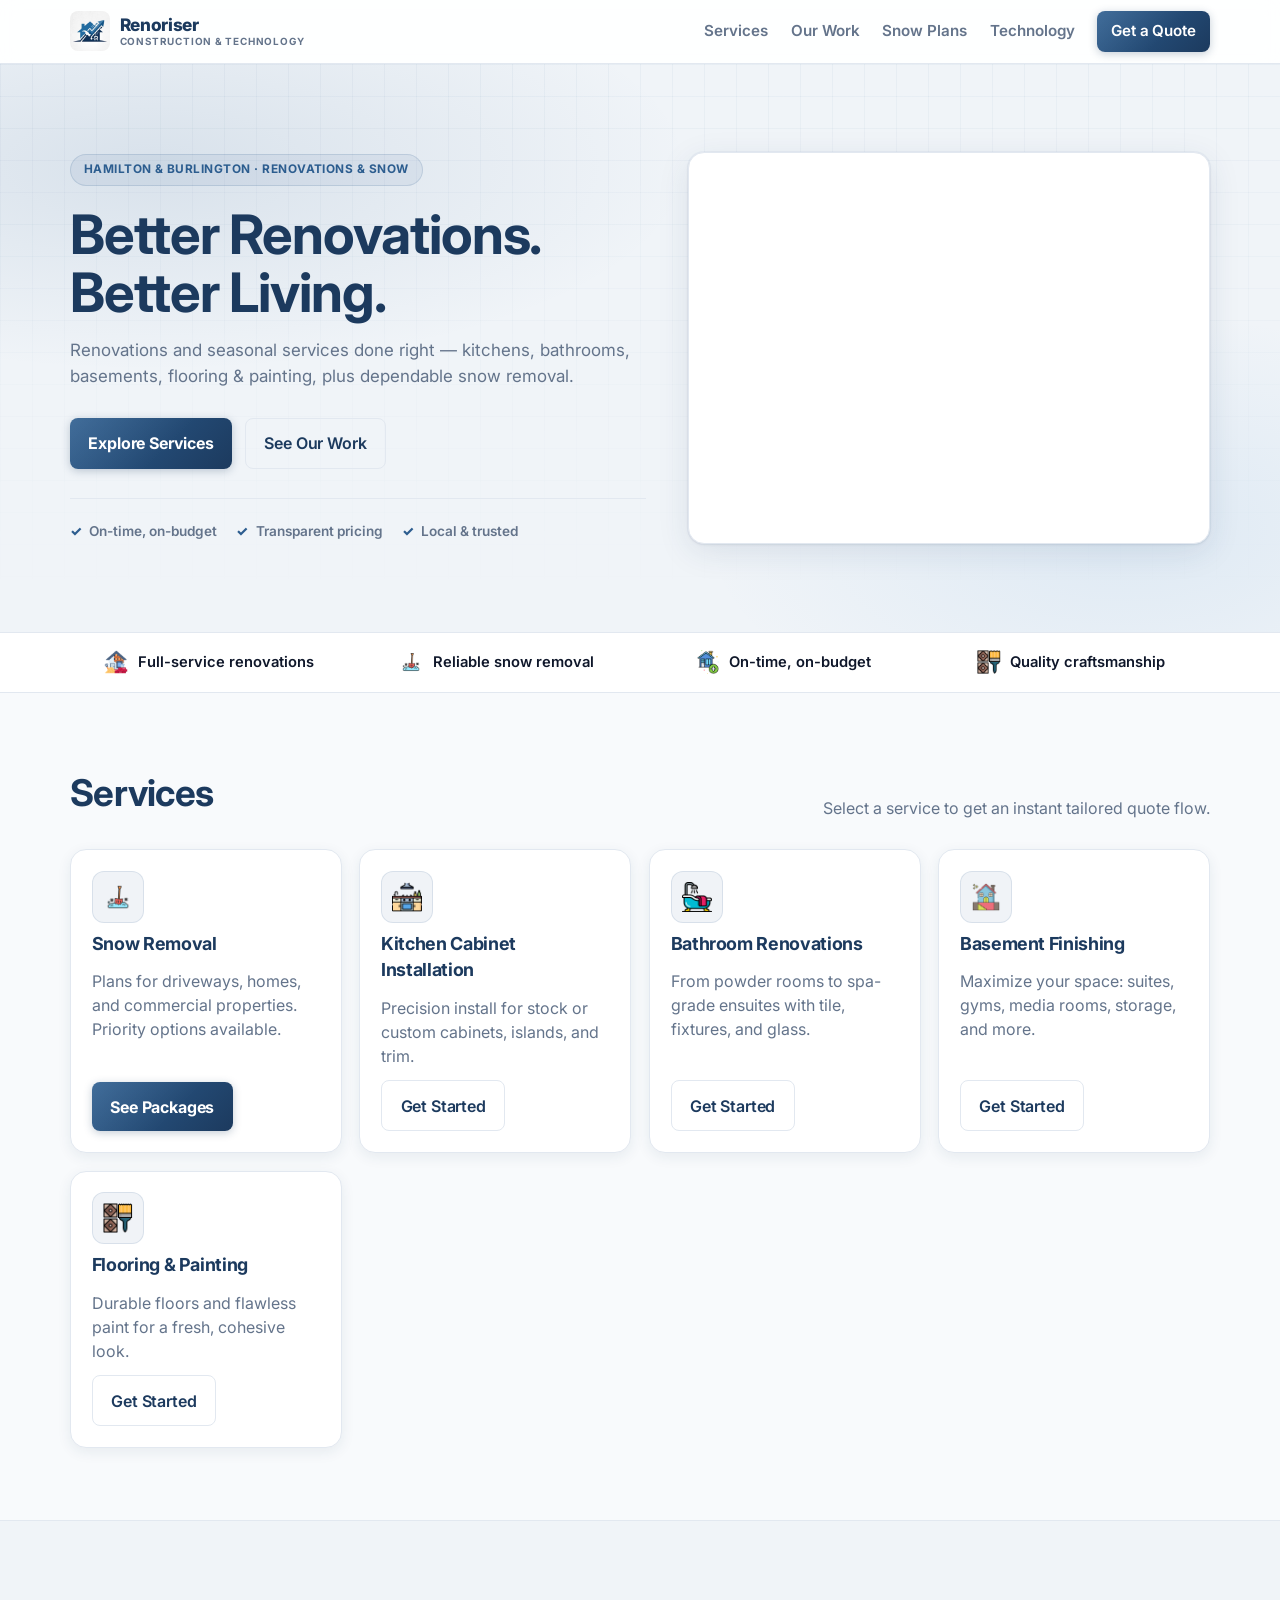
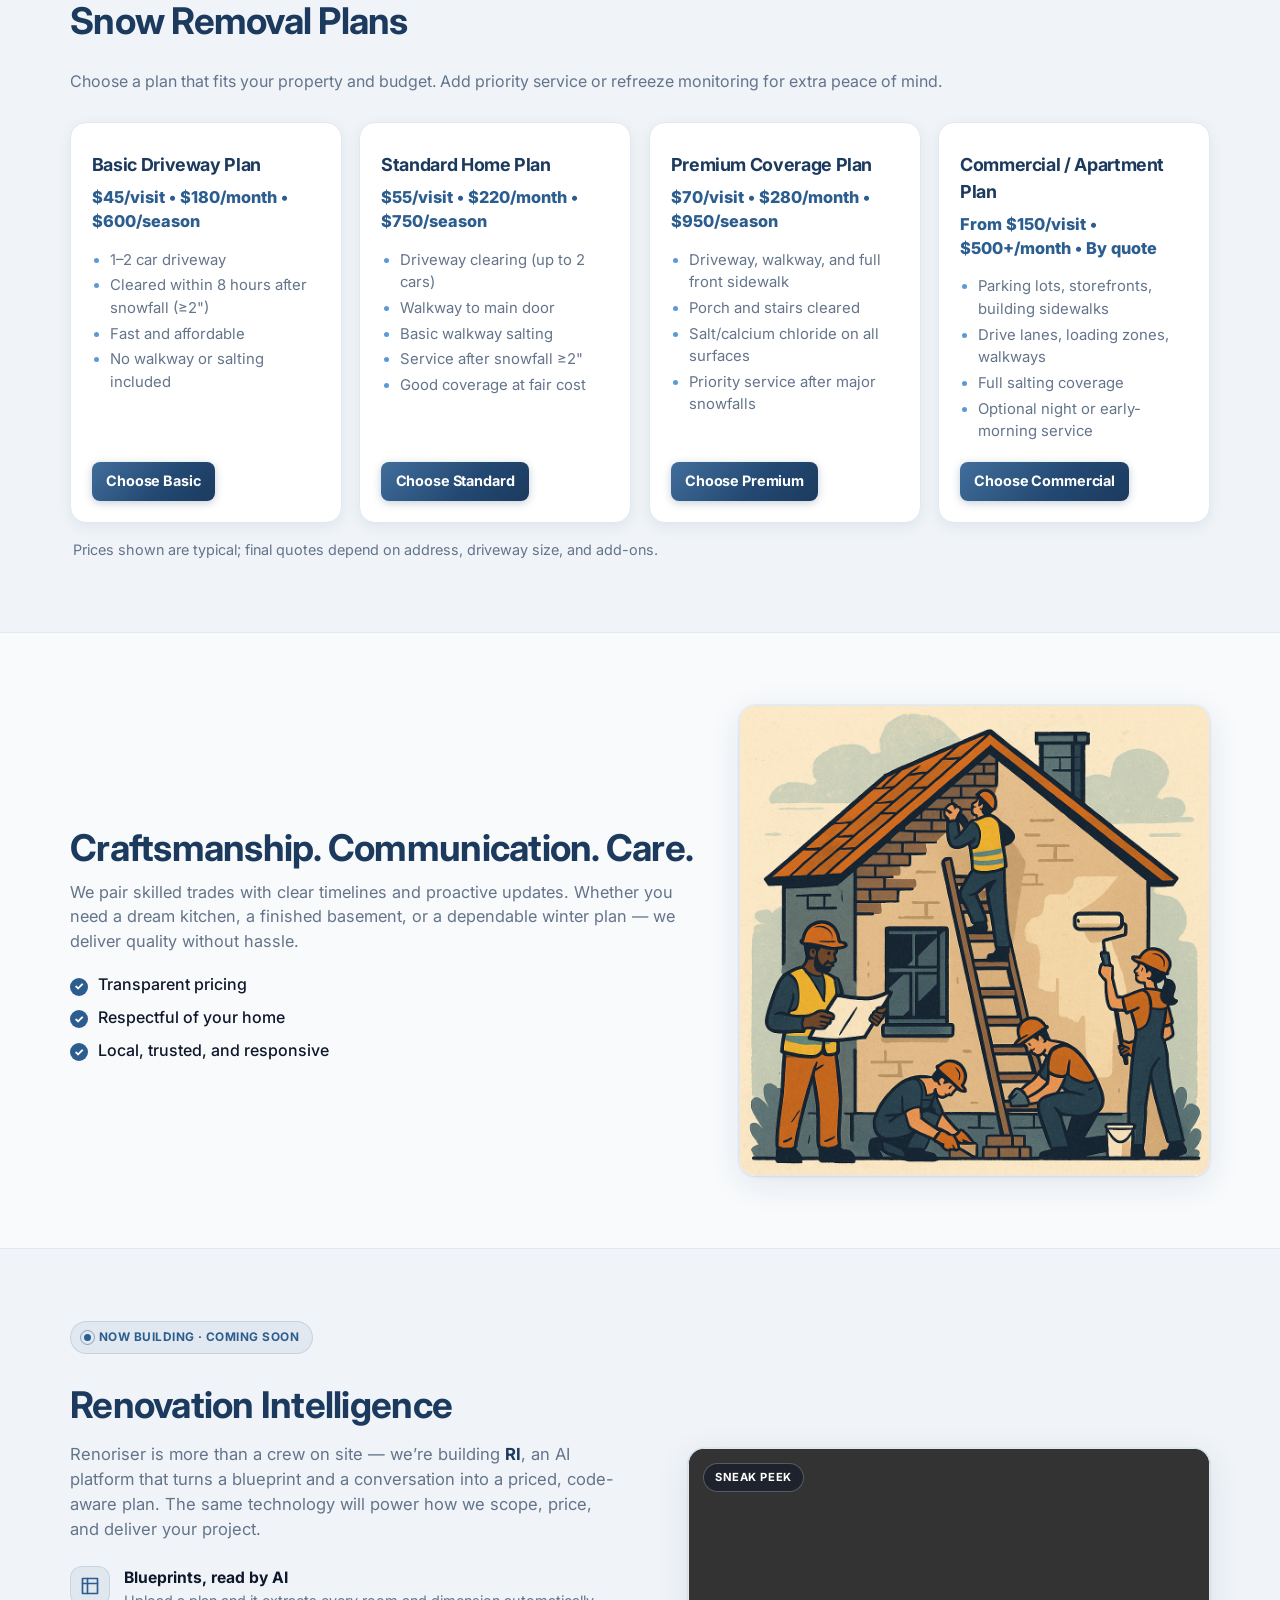
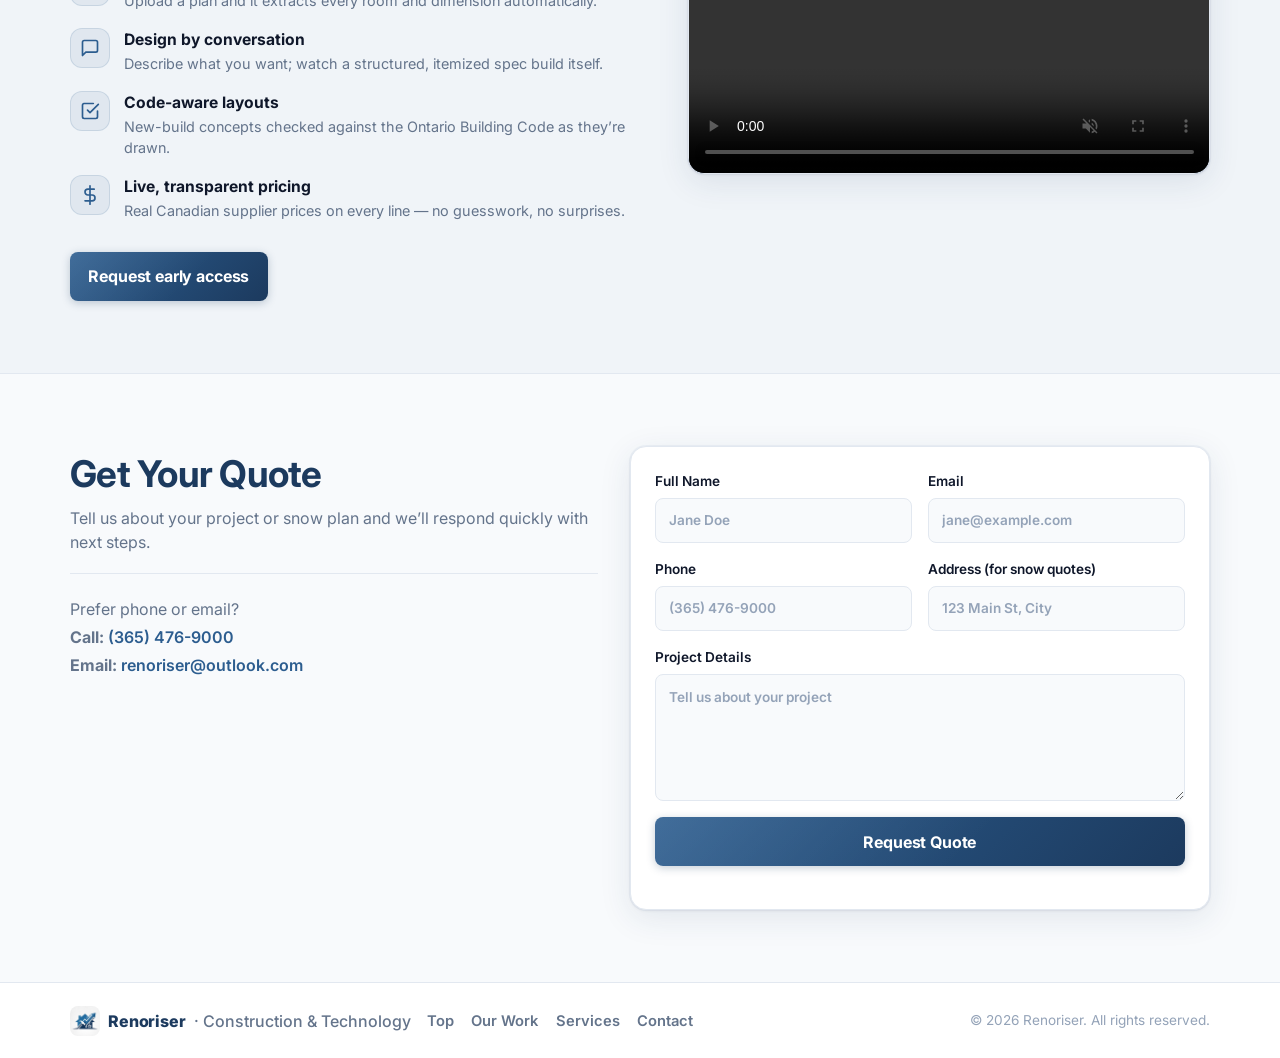
==== commit 8845a96f: "Rebrand site to Renoriser "Crisp Blueprint White" + add RI Technology teaser - Rework styles.css ont" ====
--- a/index.html
+++ b/index.html
@@ -3,13 +3,13 @@
   <head>
     <meta charset="utf-8" />
     <meta name="viewport" content="width=device-width, initial-scale=1" />
-    <title>Reno Riser</title>
-    <meta name="description" content="Reno Riser — Snow removal, kitchen cabinets, bathroom renovations, basement finishing, flooring &amp; painting. Serving Hamilton and Burlington." />
+    <title>Renoriser — Renovations &amp; Snow Removal</title>
+    <meta name="description" content="Renoriser — Snow removal, kitchen cabinets, bathroom renovations, basement finishing, flooring &amp; painting. Serving Hamilton and Burlington." />
     <link rel="preconnect" href="https://fonts.googleapis.com">
     <link rel="preconnect" href="https://fonts.gstatic.com" crossorigin>
     <link href="https://fonts.googleapis.com/css2?family=Inter:wght@300;400;500;600;700;800;900&display=swap" rel="stylesheet">
     <link rel="stylesheet" href="assets/css/styles.css" />
-    <link rel="icon" href="images/logo.png" />
+    <link rel="icon" type="image/jpeg" href="images/ri-mark.jpeg" />
     <!-- Google tag (gtag.js) -->
     <script async src="https://www.googletagmanager.com/gtag/js?id=AW-17649734991"></script>
     <script>
@@ -23,13 +23,17 @@
     <header class="site-header" id="top">
       <div class="container header-inner">
         <a class="brand" href="./">
-          <img src="images/logo.png" alt="Reno Riser Construction" onerror="this.style.display='none'; this.parentElement.querySelector('.brand-name').style.display='inline-block'"/>
-          <span class="brand-name">Reno Riser</span>
+          <img class="brand-mark" src="images/ri-mark.jpeg" alt="Renoriser"/>
+          <span class="brand-lockup">
+            <span class="brand-name">Renoriser</span>
+            <span class="brand-sub">Construction &amp; Technology</span>
+          </span>
         </a>
         <nav class="nav">
           <a href="#services">Services</a>
           <a href="work.html">Our Work</a>
           <a href="#snow">Snow Plans</a>
+          <a href="#technology">Technology</a>
           <a href="#contact" class="btn btn-primary btn-small">Get a Quote</a>
         </nav>
         <button class="nav-toggle" aria-label="Toggle navigation" aria-expanded="false">&#9776;</button>
@@ -39,18 +43,27 @@
     <main>
       <!-- Hero -->
       <section class="hero">
-        <div class="hero-media">
-          <video class="hero-video" autoplay muted playsinline loop poster="images/hero.jpg">
-            <source src="videos/3.mp4" type="video/mp4" />
-          </video>
-          <div class="hero-overlay"></div>
-        </div>
-        <div class="container hero-content">
-          <h1>Better Renovations. Better Living.</h1>
-          <p>Renovations and seasonal services done right kitchens, bathrooms, basements, flooring & painting, plus dependable snow removal.</p>
-          <div class="hero-ctas">
-            <a href="#services" class="btn btn-primary">Explore Services</a>
-            <a href="work.html" class="btn btn-ghost">See Our Work</a>
+        <div class="container hero-grid">
+          <div class="hero-content">
+            <span class="hero-eyebrow">Hamilton &amp; Burlington &middot; Renovations &amp; Snow</span>
+            <h1>Better Renovations. Better Living.</h1>
+            <p>Renovations and seasonal services done right &mdash; kitchens, bathrooms, basements, flooring &amp; painting, plus dependable snow removal.</p>
+            <div class="hero-ctas">
+              <a href="#services" class="btn btn-primary">Explore Services</a>
+              <a href="work.html" class="btn btn-ghost">See Our Work</a>
+            </div>
+            <div class="hero-trust">
+              <span class="hero-trust-item">On-time, on-budget</span>
+              <span class="hero-trust-item">Transparent pricing</span>
+              <span class="hero-trust-item">Local &amp; trusted</span>
+            </div>
+          </div>
+          <div class="hero-media">
+            <div class="hero-frame">
+              <video class="hero-video" autoplay muted playsinline loop poster="images/hero.jpg">
+                <source src="videos/3.mp4" type="video/mp4" />
+              </video>
+            </div>
           </div>
         </div>
       </section>
@@ -137,6 +150,48 @@
         </div>
       </section>
 
+      <!-- Technology / RI (coming soon) -->
+      <section class="section alt" id="technology">
+        <div class="container tech-split">
+          <div class="tech-copy">
+            <span class="hero-eyebrow"><span class="dot"></span> Now building &middot; Coming soon</span>
+            <h2>Renovation Intelligence</h2>
+            <p>Renoriser is more than a crew on site &mdash; we&rsquo;re building <strong>RI</strong>, an AI platform that turns a blueprint and a conversation into a priced, code-aware plan. The same technology will power how we scope, price, and deliver your project.</p>
+            <ul class="tech-feats">
+              <li class="tech-feat">
+                <span class="tech-feat-ic"><svg viewBox="0 0 24 24" fill="none" stroke="currentColor" stroke-width="2" stroke-linecap="round" stroke-linejoin="round"><path d="M3 3h18v18H3z"/><path d="M3 9h18M9 3v18"/></svg></span>
+                <span><span class="tech-feat-tt">Blueprints, read by AI</span><span class="tech-feat-ds">Upload a plan and it extracts every room and dimension automatically.</span></span>
+              </li>
+              <li class="tech-feat">
+                <span class="tech-feat-ic"><svg viewBox="0 0 24 24" fill="none" stroke="currentColor" stroke-width="2" stroke-linecap="round" stroke-linejoin="round"><path d="M21 15a2 2 0 0 1-2 2H7l-4 4V5a2 2 0 0 1 2-2h14a2 2 0 0 1 2 2z"/></svg></span>
+                <span><span class="tech-feat-tt">Design by conversation</span><span class="tech-feat-ds">Describe what you want; watch a structured, itemized spec build itself.</span></span>
+              </li>
+              <li class="tech-feat">
+                <span class="tech-feat-ic"><svg viewBox="0 0 24 24" fill="none" stroke="currentColor" stroke-width="2" stroke-linecap="round" stroke-linejoin="round"><path d="M9 11l3 3L22 4"/><path d="M21 12v7a2 2 0 0 1-2 2H5a2 2 0 0 1-2-2V5a2 2 0 0 1 2-2h11"/></svg></span>
+                <span><span class="tech-feat-tt">Code-aware layouts</span><span class="tech-feat-ds">New-build concepts checked against the Ontario Building Code as they&rsquo;re drawn.</span></span>
+              </li>
+              <li class="tech-feat">
+                <span class="tech-feat-ic"><svg viewBox="0 0 24 24" fill="none" stroke="currentColor" stroke-width="2" stroke-linecap="round" stroke-linejoin="round"><path d="M12 1v22M17 5H9.5a3.5 3.5 0 0 0 0 7h5a3.5 3.5 0 0 1 0 7H6"/></svg></span>
+                <span><span class="tech-feat-tt">Live, transparent pricing</span><span class="tech-feat-ds">Real Canadian supplier prices on every line &mdash; no guesswork, no surprises.</span></span>
+              </li>
+            </ul>
+            <a href="#contact" class="btn btn-primary"
+               onclick="var m=document.querySelector('#contactForm [name=message]'); if(m&&!m.value){m.value='I would like early access to RI (Renovation Intelligence).';}">
+              Request early access
+            </a>
+          </div>
+
+          <div class="tech-media">
+            <div class="hero-frame tech-frame">
+              <span class="tech-badge">Sneak peek</span>
+              <video class="hero-video" autoplay muted playsinline loop controls preload="metadata">
+                <source src="videos/teaser.mp4" type="video/mp4" />
+              </video>
+            </div>
+          </div>
+        </div>
+      </section>
+
       <!-- Contact -->
       <section class="section contact" id="contact">
         <div class="container contact-grid">
@@ -181,8 +236,9 @@
     <footer class="site-footer">
       <div class="container footer-inner">
         <div class="brandline">
-          <img src="images/logo.png" alt="Reno Riser Construction" onerror="this.style.display='none'" />
-          <span>Reno Riser Construction</span>
+          <img class="brand-mark" src="images/ri-mark.jpeg" alt="Renoriser" />
+          <span class="brandline-name">Renoriser</span>
+          <span class="brandline-sub">&middot; Construction &amp; Technology</span>
         </div>
         <div class="footer-links">
           <a href="#top">Top</a>
@@ -190,7 +246,7 @@
           <a href="#services">Services</a>
           <a href="#contact">Contact</a>
         </div>
-        <div class="copyright">&copy; <span id="year"></span> Reno Riser Construction. All rights reserved.</div>
+        <div class="copyright">&copy; <span id="year"></span> Renoriser. All rights reserved.</div>
       </div>
     </footer>
 
--- a/assets/css/styles.css
+++ b/assets/css/styles.css
@@ -1,240 +1,478 @@
-/* Base */
+/* ============================================================================
+   Renoriser — "Crisp Blueprint White"
+   Visual system aligned to RI (Renovation Intelligence) brand identity:
+   navy + mid-blue + sky on light surfaces, Inter, blueprint-grid motif,
+   layered white cards, gradient-navy CTAs.
+   ========================================================================== */
+
+/* ── Tokens ─────────────────────────────────────────────────────────────── */
+:root{
+  /* Brand */
+  --navy:      #1c3a5e;
+  --brand:     #2c5d8f;
+  --sky:       #5b9bd5;
+  --sky-light: #7aaedd;
+
+  /* Ink */
+  --ink:       #0f172a;
+  --ink-muted: #64748b;
+  --ink-soft:  #94a3b8;
+
+  /* Surfaces */
+  --surface:   #ffffff;
+  --card:      #f1f5f9;
+  --page:      #f8fafc;
+  --canvas:    #f0f4f8;
+
+  /* Lines */
+  --edge:      #e2e8f0;
+  --edge-soft: #f1f5f9;
+
+  /* States */
+  --danger:    #ef4444;
+  --success:   #16a34a;
+
+  /* Radii */
+  --r-sm: 8px;
+  --r-md: 12px;
+  --r-lg: 16px;
+
+  /* Effects */
+  --grad-navy: linear-gradient(135deg, #2c5d8f 0%, #1c3a5e 100%);
+  --shadow-card:
+    0 1px 3px rgba(15,23,42,0.06),
+    0 8px 32px rgba(28,58,94,0.10),
+    0 0 0 1px rgba(44,93,143,0.04);
+  --shadow-soft: 0 4px 14px rgba(28,58,94,0.08);
+  --shadow-cta:  0 2px 8px rgba(28,58,94,0.25);
+
+  /* Blueprint grid */
+  --grid-line: rgba(44,93,143,0.045);
+}
+
+/* ── Base ───────────────────────────────────────────────────────────────── */
 * { box-sizing: border-box; }
 html, body { height: 100%; }
-:root{
-  --bg: #0e0f12;
-  --bg-elev: #14171c;
-  --text: #eef2f6;
-  --muted: #a6b0c0;
-  --brand: #2dd4bf; /* teal */
-  --brand-2: #6ee7b7;
-  --accent: #60a5fa; /* blue */
-  --danger: #ef4444;
-  --card: #101317;
-  --border: rgba(255,255,255,0.08);
-  --shadow: 0 10px 30px rgba(0,0,0,0.35);
-}
 body{
-  margin:0; font-family: 'Inter',system-ui,-apple-system,Segoe UI,Roboto,Helvetica,Arial,sans-serif;
-  color:var(--text); background:linear-gradient(180deg,#0d0f12 0%, #0b0c10 100%);
+  margin:0;
+  font-family: 'Inter',system-ui,-apple-system,Segoe UI,Roboto,Helvetica,Arial,sans-serif;
+  color: var(--ink);
+  background: var(--page);
+  -webkit-font-smoothing: antialiased;
+  line-height: 1.5;
 }
 img, video{ max-width:100%; display:block; }
 a{ color:inherit; text-decoration:none; }
-
-.container{ width:min(1100px, 92%); margin-inline:auto; }
-.btn{ display:inline-flex; align-items:center; gap:.5rem; background:var(--bg-elev); color:var(--text); border:1px solid var(--border); padding:.8rem 1.1rem; border-radius:.6rem; transition:.2s ease; cursor:pointer; font:inherit; }
-.btn:hover{ 
-  background:linear-gradient(135deg, var(--brand-2), var(--accent)); 
-  color:#0b0c10; 
-  border-color:transparent; 
-  box-shadow:0 6px 18px rgba(45,212,191,.35), 0 4px 12px rgba(96,165,250,.25);
+h1,h2,h3,h4{ letter-spacing:-0.02em; color:var(--ink); }
+
+.container{ width:min(1140px, 92%); margin-inline:auto; }
+
+/* Reusable blueprint-grid backdrop */
+.bp-grid{
+  background-image:
+    linear-gradient(var(--grid-line) 1px, transparent 1px),
+    linear-gradient(90deg, var(--grid-line) 1px, transparent 1px);
+  background-size: 32px 32px;
+}
+
+/* ── Buttons ────────────────────────────────────────────────────────────── */
+.btn{
+  display:inline-flex; align-items:center; justify-content:center; gap:.5rem;
+  background:var(--surface); color:var(--navy);
+  border:1.5px solid var(--edge);
+  padding:.78rem 1.15rem; border-radius:var(--r-sm);
+  font:inherit; font-weight:600; letter-spacing:-0.01em;
+  cursor:pointer; transition:.18s ease;
+}
+.btn:hover{
+  border-color:#cbd5e1; background:var(--page);
+  color:var(--brand);
+  transform:translateY(-1px); box-shadow:var(--shadow-soft);
+}
+.btn-primary{
+  position:relative; overflow:hidden;
+  background:var(--grad-navy); color:#fff; border:0;
+  font-weight:700; box-shadow:var(--shadow-cta);
+}
+.btn-primary::after{
+  content:''; position:absolute; inset:0;
+  background:linear-gradient(135deg, rgba(255,255,255,.10) 0%, transparent 60%);
+  pointer-events:none;
+}
+.btn-primary:hover{
+  background:var(--grad-navy); color:#fff;
+  filter:brightness(1.1);
+  box-shadow:0 4px 16px rgba(28,58,94,.35);
   transform:translateY(-1px);
 }
-.btn-primary{ background:linear-gradient(135deg, var(--brand), var(--accent)); color:#0b0c10; border:0; font-weight:700; }
-.btn-primary:hover{ 
-  background:linear-gradient(135deg, #a7f3d0, #93c5fd);
-  color:#0b0c10;
-  box-shadow:0 8px 22px rgba(45,212,191,.45), 0 6px 16px rgba(96,165,250,.35);
-  transform:translateY(-1px);
-}
-.btn-ghost{ background:transparent; border:1px solid var(--border); }
-.btn-ghost:hover{ background:rgba(45,212,191,.12); border-color:var(--brand); color:var(--brand-2); }
-.btn-small{ padding:.55rem .9rem; font-size:.95rem; }
-.chip{ background:#141922; color:var(--text); border:1px solid var(--border); padding:.45rem .8rem; border-radius:999px; cursor:pointer; }
-.chip.active{ background:linear-gradient(135deg, var(--brand), var(--accent)); color:#0b0c10; border:0; font-weight:700; }
-
-/* Header */
-.site-header{ position:sticky; top:0; z-index:50; background:rgba(13,15,18,0.6); backdrop-filter: blur(8px); border-bottom:1px solid var(--border); }
-.header-inner{ display:flex; align-items:center; justify-content:space-between; padding:.8rem 0; }
-.brand{ display:flex; align-items:center; gap:.7rem; font-weight:800; letter-spacing:.2px; }
-.brand img{ height:44px; width:auto; background:#ffffff; padding:6px; border-radius:.6rem; box-shadow:0 2px 10px rgba(0,0,0,.3); border:1px solid rgba(0,0,0,0.08); }
-.brand-name{ display:inline-block; color:var(--text); opacity:.95; }
-.nav{ display:flex; gap:1rem; align-items:center; }
-.nav a{ opacity:.9; }
-.nav a.active{ color:var(--brand-2); }
-.nav-toggle{ display:none; background:transparent; border:0; font-size:1.4rem; color:var(--text); font:inherit; cursor:pointer; }
-
-/* Hero */
-.hero{ position:relative; min-height:70vh; display:grid; place-items:center; overflow:hidden; }
-.hero-media{ position:absolute; inset:0; }
-.hero-video{ width:100%; height:100%; object-fit:cover; filter:saturate(0.9) brightness(0.6) contrast(1.05); }
-.hero-overlay{ position:absolute; inset:0; background:radial-gradient(1000px 400px at 20% 10%, rgba(45,212,191,0.20), transparent), radial-gradient(700px 350px at 80% 20%, rgba(96,165,250,0.18), transparent); }
-.hero-content{ position:relative; text-align:center; padding-block:5rem; }
-.hero h1{ font-size:clamp(2rem, 5vw, 3.3rem); margin:0 0 1rem; }
-.hero p{ margin:0 0 1.6rem; color:var(--muted); }
-.hero-ctas{ display:flex; gap:.9rem; justify-content:center; flex-wrap:wrap; }
-
-/* Highlights */
-.highlights{ border-top:1px solid var(--border); border-bottom:1px solid var(--border); background:#0d1117; }
-.highlights-grid{ display:grid; grid-template-columns:repeat(4,1fr); gap:.6rem; padding: .9rem 0; }
-.highlight{ display:flex; align-items:center; gap:.5rem; justify-content:center; color:var(--muted); }
+.btn-ghost{ background:transparent; border:1.5px solid var(--edge); color:var(--navy); }
+.btn-ghost:hover{ background:rgba(44,93,143,.06); border-color:var(--brand); color:var(--brand); }
+.btn-small{ padding:.55rem .9rem; font-size:.9rem; }
+
+.chip{
+  background:var(--surface); color:var(--ink-muted);
+  border:1.5px solid var(--edge); padding:.45rem .85rem; border-radius:999px;
+  cursor:pointer; font-weight:600; font-size:.9rem; transition:.15s ease;
+}
+.chip:hover{ border-color:#cbd5e1; color:var(--brand); }
+.chip.active{ background:var(--grad-navy); color:#fff; border:0; }
+
+/* ── Header ─────────────────────────────────────────────────────────────── */
+.site-header{
+  position:sticky; top:0; z-index:50;
+  background:rgba(255,255,255,0.85);
+  backdrop-filter: blur(10px);
+  border-bottom:1px solid var(--edge);
+}
+.header-inner{ display:flex; align-items:center; justify-content:space-between; gap:1rem; padding:.7rem 0; }
+.brand{ display:flex; align-items:center; gap:.6rem; }
+/* RI emblem is an off-white JPEG; multiply blends its background into light surfaces */
+.brand-mark{ height:40px; width:40px; border-radius:8px; flex-shrink:0; mix-blend-mode:multiply; }
+.brand-lockup{ display:flex; flex-direction:column; line-height:1.1; }
+.brand-name{ font-weight:800; color:var(--navy); font-size:1.08rem; letter-spacing:-0.02em; }
+.brand-sub{ font-size:.62rem; font-weight:700; color:var(--ink-muted); letter-spacing:.08em; text-transform:uppercase; margin-top:2px; }
+.nav{ display:flex; gap:1.4rem; align-items:center; }
+.nav a{ color:var(--ink-muted); font-weight:600; font-size:.95rem; transition:color .15s; }
+.nav a:hover{ color:var(--brand); }
+.nav a.active{ color:var(--brand); }
+.nav a.btn-primary{ color:#fff; }
+.nav a.btn-primary:hover{ color:#fff; }
+.nav-toggle{ display:none; background:transparent; border:0; font-size:1.4rem; color:var(--navy); font:inherit; cursor:pointer; padding:.2rem .4rem; }
+
+/* ── Hero ───────────────────────────────────────────────────────────────── */
+.hero{
+  position:relative; overflow:hidden;
+  background:var(--canvas);
+  border-bottom:1px solid var(--edge);
+}
+.hero::before{
+  content:''; position:absolute; inset:0; pointer-events:none;
+  background:
+    radial-gradient(ellipse 70% 60% at 12% 18%, rgba(44,93,143,0.12) 0%, transparent 60%),
+    radial-gradient(ellipse 60% 70% at 88% 82%, rgba(91,155,213,0.12) 0%, transparent 55%);
+  animation: hero-drift 12s ease-in-out infinite alternate;
+}
+.hero::after{
+  content:''; position:absolute; inset:0; pointer-events:none;
+  background-image:
+    linear-gradient(var(--grid-line) 1px, transparent 1px),
+    linear-gradient(90deg, var(--grid-line) 1px, transparent 1px);
+  background-size: 32px 32px;
+  mask-image: linear-gradient(180deg, #000 0%, transparent 95%);
+  -webkit-mask-image: linear-gradient(180deg, #000 0%, transparent 95%);
+}
+@keyframes hero-drift{
+  from{ opacity:.75; transform:scale(1); }
+  to  { opacity:1;   transform:scale(1.04); }
+}
+.hero-grid{
+  position:relative; z-index:1;
+  display:grid; grid-template-columns:1.05fr .95fr; gap:2.5rem; align-items:center;
+  padding-block: clamp(3rem, 7vw, 5.5rem);
+}
+.hero-content{ max-width:36rem; }
+.hero-eyebrow{
+  display:inline-flex; align-items:center; gap:.5rem;
+  background:rgba(44,93,143,.07); border:1px solid rgba(44,93,143,.16);
+  color:var(--brand); font-weight:700; font-size:.74rem;
+  letter-spacing:.04em; text-transform:uppercase;
+  padding:.4rem .8rem; border-radius:999px; margin-bottom:1.25rem;
+}
+.hero h1{ font-size:clamp(2.1rem, 5vw, 3.4rem); line-height:1.05; margin:0 0 1.1rem; color:var(--navy); }
+.hero p{ margin:0 0 1.8rem; color:var(--ink-muted); font-size:1.06rem; }
+.hero-ctas{ display:flex; gap:.8rem; flex-wrap:wrap; }
+.hero-trust{ display:flex; flex-wrap:wrap; gap:1.2rem; margin-top:1.8rem; padding-top:1.4rem; border-top:1px solid var(--edge); }
+.hero-trust-item{ display:flex; align-items:center; gap:.45rem; color:var(--ink-muted); font-size:.85rem; font-weight:600; }
+.hero-trust-item::before{ content:'✓'; color:var(--brand); font-weight:800; }
+
+.hero-media{ position:relative; }
+.hero-frame{
+  position:relative; border-radius:var(--r-lg); overflow:hidden;
+  border:1px solid var(--edge); background:var(--surface);
+  box-shadow:var(--shadow-card);
+  aspect-ratio: 4 / 3;
+}
+.hero-video{ width:100%; height:100%; object-fit:cover; display:block; }
+
+/* ── Highlights / trust bar ─────────────────────────────────────────────── */
+.highlights{ background:var(--surface); border-bottom:1px solid var(--edge); }
+.highlights-grid{ display:grid; grid-template-columns:repeat(4,1fr); gap:.6rem; padding:1.1rem 0; }
+.highlight{ display:flex; align-items:center; gap:.6rem; justify-content:center; color:var(--ink); font-weight:600; font-size:.92rem; }
 .h-icon{ font-size:1.1rem; }
-
-/* Sections */
-.section{ padding: clamp(2rem, 6vw, 4rem) 0; }
-.section.alt{ background:#0d1117; border-top:1px solid var(--border); border-bottom:1px solid var(--border); }
-.section-head{ display:flex; align-items:end; justify-content:space-between; gap:1rem; margin-bottom:1.4rem; }
-.section h2{ margin:0; font-size:clamp(1.6rem, 4vw, 2.2rem); }
-.section p{ color:var(--muted); }
-
-.cards{ display:grid; gap:1rem; }
-.services-grid{ grid-template-columns: repeat(auto-fit, minmax(220px,1fr)); }
+.h-img{ height:24px; width:auto; display:inline-block; }
+
+/* ── Sections ───────────────────────────────────────────────────────────── */
+.section{ padding: clamp(2.5rem, 6vw, 4.5rem) 0; }
+.section.alt{ background:var(--canvas); border-top:1px solid var(--edge); border-bottom:1px solid var(--edge); }
+.section-head{ display:flex; align-items:end; justify-content:space-between; gap:1rem; margin-bottom:1.8rem; flex-wrap:wrap; }
+.section h2{ margin:0; font-size:clamp(1.7rem, 4vw, 2.3rem); color:var(--navy); }
+.section h3{ color:var(--navy); }
+.section p{ color:var(--ink-muted); margin:.3rem 0 0; }
+
+/* ── Cards ──────────────────────────────────────────────────────────────── */
+.cards{ display:grid; gap:1.1rem; }
+.services-grid{ grid-template-columns: repeat(auto-fit, minmax(230px,1fr)); }
 .plans-grid{ grid-template-columns: repeat(auto-fit, minmax(260px,1fr)); align-items:stretch; }
-.card{ background:linear-gradient(180deg, #0f1318, #0a0c0f); border:1px solid var(--border); border-radius:1rem; padding:1.1rem; box-shadow:var(--shadow); }
-.card h3{ margin:.2rem 0 .4rem; }
+.card{
+  background:var(--surface); border:1px solid var(--edge);
+  border-radius:var(--r-lg); padding:1.3rem;
+  box-shadow:var(--shadow-soft);
+  transition:.2s ease;
+}
+.card:hover{ box-shadow:var(--shadow-card); transform:translateY(-2px); border-color:#dbe4ee; }
+.card h3{ margin:.5rem 0 .4rem; font-size:1.12rem; }
+.card h4{ margin:0 0 .6rem; color:var(--navy); }
 .card .icon{ font-size:1.6rem; }
-.card .price{ font-weight:800; color:var(--brand-2); }
-.card .muted{ color:var(--muted); font-size:.95rem; }
-.card ul{ margin:.6rem 0 0; padding-left:1.1rem; }
-.card ul li{ margin:.15rem 0; }
-.service-card .btn{ margin-top:.6rem; }
-
-/* Snow plans note */
-.plan-note{ margin-top:.8rem; color:var(--muted); padding-left:1rem; }
-
-/* Snow plans alignment */
+.card .price{ font-weight:800; color:var(--brand); font-size:1.02rem; }
+.card .muted{ color:var(--ink-muted); font-size:.93rem; }
+.card ul{ margin:.7rem 0 0; padding-left:1.15rem; color:var(--ink-muted); }
+.card ul li{ margin:.22rem 0; }
+.card ul li::marker{ color:var(--sky); }
+.service-card{ display:flex; flex-direction:column; }
+.service-card .icon{
+  display:inline-flex; align-items:center; justify-content:center;
+  width:52px; height:52px; border-radius:var(--r-md);
+  background:rgba(44,93,143,.07); border:1px solid rgba(44,93,143,.12);
+}
+.service-card p{ flex:1; }
+.service-card .btn{ margin-top:.8rem; align-self:flex-start; }
+.svc-img{ height:30px; width:auto; }
+
+/* ── Snow plans ─────────────────────────────────────────────────────────── */
+.plan-note{ margin-top:1rem; color:var(--ink-muted); font-size:.9rem; padding-left:.2rem; }
 .plans-grid .plan{ display:flex; flex-direction:column; height:100%; }
 .plans-grid .plan ul{ flex:1 1 auto; }
-.plans-grid .plan .btn{ margin-top:.9rem; align-self:flex-start; }
-
-/* Small grids for forms */
-.grid{ display:grid; grid-template-columns:1fr 1fr; gap:.8rem; }
-.grid label{ display:grid; gap:.35rem; }
-.grid input, .grid select, .grid textarea{ background:#0b0f14; color:var(--text); border:1px solid var(--border); border-radius:.6rem; padding:.65rem .75rem; font:inherit; }
+.plans-grid .plan .btn{ margin-top:1rem; align-self:flex-start; }
+.plan-selected{ border-color:var(--brand) !important; box-shadow:0 0 0 1px var(--brand), var(--shadow-soft); }
+.plan-selected h3{ color:var(--brand); }
+
+/* ── Generic form grid ──────────────────────────────────────────────────── */
+.grid{ display:grid; grid-template-columns:1fr 1fr; gap:.9rem; }
+.grid label{ display:grid; gap:.4rem; font-size:.85rem; font-weight:600; color:var(--ink); }
+.grid input, .grid select, .grid textarea{
+  background:var(--page); color:var(--ink);
+  border:1.5px solid var(--edge); border-radius:var(--r-sm);
+  padding:.7rem .8rem; font:inherit; transition:.15s ease;
+}
+.grid input:focus, .grid select:focus, .grid textarea:focus{
+  outline:none; border-color:var(--brand); background:#fff;
+  box-shadow:0 0 0 3px rgba(44,93,143,.12);
+}
 .full{ grid-column:1/-1; }
 
-/* About */
-.about-split{ display:grid; grid-template-columns:1.2fr .8fr; gap:1.4rem; align-items:center; }
-.about-copy p{ color:var(--muted); }
-.checks{ list-style:none; padding:0; margin:1rem 0 0; display:grid; gap:.4rem; }
-.checks li::before{ content:"\2713"; color:var(--brand); margin-right:.5rem; font-weight:700; }
-.about-media img{ border-radius:.8rem; border:1px solid var(--border); box-shadow:var(--shadow); }
-
-/* Contact */
-.contact-grid{ display:grid; grid-template-columns: 1fr 1.1fr; gap:1.6rem; }
-.contact .mini{ color:var(--muted); margin:.15rem 0; }
-.contact-form{ display:grid; grid-template-columns: 1fr 1fr; gap:.9rem; background:#0c1015; padding:1.1rem; border-radius:.9rem; border:1px solid var(--border); }
-.contact-form label{ display:grid; gap:.4rem; }
+/* ── About ──────────────────────────────────────────────────────────────── */
+.about-split{ display:grid; grid-template-columns:1.15fr .85fr; gap:2rem; align-items:center; }
+.about-copy h2{ color:var(--navy); }
+.about-copy p{ color:var(--ink-muted); font-size:1.02rem; }
+.checks{ list-style:none; padding:0; margin:1.2rem 0 0; display:grid; gap:.55rem; }
+.checks li{ color:var(--ink); font-weight:500; }
+.checks li::before{ content:"\2713"; color:#fff; background:var(--brand); display:inline-flex; align-items:center; justify-content:center; width:18px; height:18px; border-radius:50%; font-size:.7rem; margin-right:.6rem; font-weight:800; }
+.about-media img{ border-radius:var(--r-lg); border:1px solid var(--edge); box-shadow:var(--shadow-card); }
+
+/* ── Contact ────────────────────────────────────────────────────────────── */
+.contact-grid{ display:grid; grid-template-columns: 1fr 1.1fr; gap:2rem; align-items:start; }
+.contact-copy h2{ color:var(--navy); }
+.contact .mini{ color:var(--ink-muted); margin:.25rem 0; }
+.contact .mini a{ color:var(--brand); font-weight:600; }
+.contact .mini a:hover{ text-decoration:underline; }
+.contact-cta{ margin-top:1.2rem; padding-top:1.2rem; border-top:1px solid var(--edge); }
+.contact-form{
+  display:grid; grid-template-columns: 1fr 1fr; gap:1rem;
+  background:var(--surface); padding:1.5rem; border-radius:var(--r-lg);
+  border:1px solid var(--edge); box-shadow:var(--shadow-card);
+}
+.contact-form label{ display:grid; gap:.4rem; font-size:.85rem; font-weight:600; color:var(--ink); }
 .contact-form label.full{ grid-column:1/-1; }
-.contact-form input, .contact-form textarea{ background:#0b0f14; color:var(--text); border:1px solid var(--border); border-radius:.6rem; padding:.7rem .8rem; font:inherit; }
-.form-status{ margin-top:.6rem; color:var(--brand-2); grid-column:1/-1; }
+.contact-form input, .contact-form textarea{
+  background:var(--page); color:var(--ink);
+  border:1.5px solid var(--edge); border-radius:var(--r-sm);
+  padding:.72rem .85rem; font:inherit; transition:.15s ease;
+}
+.contact-form input::placeholder, .contact-form textarea::placeholder{ color:var(--ink-soft); }
+.contact-form input:focus, .contact-form textarea:focus{
+  outline:none; border-color:var(--brand); background:#fff;
+  box-shadow:0 0 0 3px rgba(44,93,143,.12);
+}
+.form-status{ margin-top:.2rem; color:var(--ink-muted); grid-column:1/-1; font-size:.9rem; }
 .contact-form > button[type="submit"]{ grid-column:1/-1; }
 
-/* Footer */
-.site-footer{ border-top:1px solid var(--border); background:#0b0e12; }
-.footer-inner{ display:flex; flex-wrap:wrap; gap:.6rem 1rem; align-items:center; justify-content:space-between; padding:1rem 0; }
-.brandline{ display:flex; align-items:center; gap:.6rem; color:var(--muted); }
-.brandline img{ height:30px; width:auto; border-radius:.3rem; border:1px solid var(--border); background:#0f1318; padding:3px; }
-.footer-links{ display:flex; gap:.8rem; justify-content:center; flex-wrap:wrap; }
-.copyright{ text-align:right; color:var(--muted); margin-left:auto; }
-
-/* Drawer / Modal */
+/* ── Technology / RI teaser ─────────────────────────────────────────────── */
+.tech-split{ display:grid; grid-template-columns:1.05fr .95fr; gap:2.5rem; align-items:center; }
+.tech-copy h2{ margin:.2rem 0 .6rem; }
+.tech-copy > p{ color:var(--ink-muted); font-size:1.04rem; max-width:34rem; }
+.tech-copy > p strong{ color:var(--navy); }
+
+/* Animated "live" dot inside the eyebrow pill */
+.hero-eyebrow .dot{ width:7px; height:7px; border-radius:50%; background:var(--brand); position:relative; }
+.hero-eyebrow .dot::after{ content:''; position:absolute; inset:-4px; border-radius:50%; border:1px solid var(--brand); opacity:.5; animation:dot-pulse 2s ease-out infinite; }
+@keyframes dot-pulse{ 0%{ transform:scale(1); opacity:.6; } 100%{ transform:scale(2.2); opacity:0; } }
+
+.tech-feats{ list-style:none; padding:0; margin:1.5rem 0 1.9rem; display:grid; gap:1rem; }
+.tech-feat{ display:flex; gap:.85rem; align-items:flex-start; }
+.tech-feat-ic{ flex-shrink:0; width:40px; height:40px; border-radius:var(--r-md); display:flex; align-items:center; justify-content:center; background:rgba(44,93,143,.08); border:1px solid rgba(44,93,143,.14); color:var(--brand); }
+.tech-feat-ic svg{ width:20px; height:20px; }
+.tech-feat-tt{ display:block; font-weight:700; color:var(--ink); font-size:.98rem; }
+.tech-feat-ds{ display:block; color:var(--ink-muted); font-size:.9rem; margin-top:.15rem; line-height:1.45; }
+
+.tech-frame{ aspect-ratio:16/10; background:var(--navy); }
+.tech-badge{ position:absolute; top:.9rem; left:.9rem; z-index:2; background:rgba(15,23,42,.55); backdrop-filter:blur(4px); border:1px solid rgba(255,255,255,.25); color:#fff; font-size:.7rem; font-weight:700; letter-spacing:.05em; text-transform:uppercase; padding:.3rem .7rem; border-radius:999px; }
+
+/* ── Footer ─────────────────────────────────────────────────────────────── */
+.site-footer{ border-top:1px solid var(--edge); background:var(--surface); }
+.footer-inner{ display:flex; flex-wrap:wrap; gap:.6rem 1rem; align-items:center; justify-content:space-between; padding:1.4rem 0; }
+.brandline{ display:flex; align-items:center; gap:.5rem; color:var(--navy); font-weight:700; }
+.brandline .brand-mark{ height:30px; width:30px; }
+.brandline-name{ color:var(--navy); font-weight:800; letter-spacing:-0.01em; }
+.brandline-sub{ color:var(--ink-muted); font-weight:500; }
+.footer-links{ display:flex; gap:1.1rem; justify-content:center; flex-wrap:wrap; }
+.footer-links a{ color:var(--ink-muted); font-weight:600; font-size:.92rem; transition:color .15s; }
+.footer-links a:hover{ color:var(--brand); }
+.copyright{ text-align:right; color:var(--ink-soft); margin-left:auto; font-size:.85rem; }
+
+/* ── Drawer / Modal ─────────────────────────────────────────────────────── */
 .drawer{ position:fixed; inset:0; display:none; z-index:100; }
 .drawer[aria-hidden="false"]{ display:block; }
-.drawer-backdrop{ position:absolute; inset:0; background:rgba(0,0,0,.5); opacity:0; transition:.2s; z-index:1; }
+.drawer-backdrop{ position:absolute; inset:0; background:rgba(15,23,42,.45); opacity:0; transition:.2s; z-index:1; }
 .drawer[aria-hidden="false"] .drawer-backdrop{ opacity:1; }
-.drawer-panel{ position:absolute; right:0; top:0; bottom:0; width:min(560px, 100%); background:#0c1015; border-left:1px solid var(--border); box-shadow:var(--shadow); transform:translateX(100%); transition:.25s ease; display:flex; flex-direction:column; z-index:2; }
+.drawer-panel{
+  position:absolute; right:0; top:0; bottom:0; width:min(560px, 100%);
+  background:var(--surface); border-left:1px solid var(--edge);
+  box-shadow:-12px 0 40px rgba(15,23,42,.18);
+  transform:translateX(100%); transition:.25s ease;
+  display:flex; flex-direction:column; z-index:2;
+}
 .drawer[aria-hidden="false"] .drawer-panel{ transform:translateX(0); }
-.drawer-header{ padding:1rem; border-bottom:1px solid var(--border); }
-.drawer-content{ padding:1rem; overflow:auto; flex:1; }
-.drawer-footer{ display:flex; gap:.6rem; justify-content:space-between; padding:1rem; border-top:1px solid var(--border); }
-.drawer-close{ position:absolute; left:.6rem; top:.6rem; background:transparent; border:0; color:var(--muted); font-size:1.4rem; line-height:1; cursor:pointer; padding:.3rem .45rem; border-radius:.4rem; transition:.15s; }
-.drawer-close:hover{ color:var(--text); background:rgba(255,255,255,.06); }
-
-/* Drawer form elements */
-.drawer-content label{ display:grid; gap:.35rem; margin-bottom:.8rem; }
+.drawer-header{ padding:1.2rem 1.3rem; border-bottom:1px solid var(--edge); }
+.drawer-header h3{ margin:0 0 .25rem; color:var(--navy); }
+.drawer-header p{ margin:0; color:var(--ink-muted); font-size:.9rem; }
+.drawer-content{ padding:1.3rem; overflow:auto; flex:1; }
+.drawer-footer{ display:flex; gap:.6rem; justify-content:space-between; padding:1.1rem 1.3rem; border-top:1px solid var(--edge); background:var(--page); }
+.drawer-close{ position:absolute; right:.7rem; top:.7rem; background:transparent; border:0; color:var(--ink-soft); font-size:1.5rem; line-height:1; cursor:pointer; padding:.3rem .5rem; border-radius:var(--r-sm); transition:.15s; z-index:3; }
+.drawer-close:hover{ color:var(--navy); background:var(--card); }
+
+.drawer-content label{ display:grid; gap:.4rem; margin-bottom:.9rem; font-size:.85rem; font-weight:600; color:var(--ink); }
 .drawer-content input,
 .drawer-content select,
-.drawer-content textarea{ width:100%; background:#0b0f14; color:var(--text); border:1px solid var(--border); border-radius:.6rem; padding:.65rem .75rem; font:inherit; }
+.drawer-content textarea{
+  width:100%; background:var(--page); color:var(--ink);
+  border:1.5px solid var(--edge); border-radius:var(--r-sm);
+  padding:.7rem .8rem; font:inherit; transition:.15s ease;
+}
+.drawer-content input:focus,
+.drawer-content select:focus,
+.drawer-content textarea:focus{
+  outline:none; border-color:var(--brand); background:#fff;
+  box-shadow:0 0 0 3px rgba(44,93,143,.12);
+}
 .drawer-content textarea{ min-height:120px; }
-.drawer-content .grid{ display:grid; grid-template-columns:1fr 1fr; gap:.8rem; }
+.drawer-content .grid{ display:grid; grid-template-columns:1fr 1fr; gap:.9rem; }
 .drawer-content .full{ grid-column:1/-1; }
-
-/* Work page */
-.work-page .hero-slim{ padding:2.4rem 0 1rem; border-bottom:1px solid var(--border); background:#0d1117; }
+.drawer-content .card{ box-shadow:none; border:1px solid var(--edge); }
+.drawer-error{
+  margin:.6rem 0 0;
+  padding:.65rem .85rem;
+  background:#fef2f2; border:1px solid #fecaca;
+  border-radius:var(--r-sm); color:#991b1b; font-size:.88rem; font-weight:500;
+}
+
+/* Add-ons */
+.addons-list{ display:grid; gap:.7rem; }
+.addon-row{ display:flex; align-items:flex-start; gap:.65rem; margin-bottom:0; }
+.addon-row input[type="checkbox"]{ margin-top:.15rem; accent-color:var(--brand); width:17px; height:17px; flex-shrink:0; }
+
+/* ── Work page ──────────────────────────────────────────────────────────── */
+.work-page .hero-slim{
+  position:relative; overflow:hidden;
+  padding:3rem 0 2rem; border-bottom:1px solid var(--edge);
+  background:var(--canvas);
+}
+.work-page .hero-slim::after{
+  content:''; position:absolute; inset:0; pointer-events:none;
+  background-image:
+    linear-gradient(var(--grid-line) 1px, transparent 1px),
+    linear-gradient(90deg, var(--grid-line) 1px, transparent 1px);
+  background-size: 32px 32px;
+  mask-image: linear-gradient(180deg, #000 0%, transparent 100%);
+  -webkit-mask-image: linear-gradient(180deg, #000 0%, transparent 100%);
+}
+.work-page .hero-slim .container{ position:relative; z-index:1; }
+.work-page .hero-slim h1{ color:var(--navy); font-size:clamp(1.9rem,4.5vw,2.6rem); margin:0 0 .4rem; }
+.work-page .hero-slim p{ color:var(--ink-muted); margin:0; }
+
 .gallery{ display:grid; grid-template-columns: repeat(auto-fit, minmax(240px,1fr)); gap:1rem; }
-.gal-item{ background:#0c1015; border:1px solid var(--border); border-radius:.7rem; overflow:hidden; position:relative; }
-.badge{ position:absolute; top:.45rem; left:.45rem; padding:.15rem .45rem; border-radius:.35rem; font-size:.8rem; border:1px solid var(--border); background:rgba(0,0,0,.35); }
-.badge.before{ background:rgba(96,165,250,.2); color:#93c5fd; border-color:rgba(147,197,253,.35); }
-.badge.after{ background:rgba(45,212,191,.2); color:#34d399; border-color:rgba(52,211,153,.35); }
-.gal-item figcaption{ padding:.6rem .7rem; color:var(--muted); font-size:.95rem; border-top:1px solid var(--border); }
+.gal-item{ background:var(--surface); border:1px solid var(--edge); border-radius:var(--r-md); overflow:hidden; position:relative; cursor:pointer; transition:.2s ease; box-shadow:var(--shadow-soft); }
+.gal-item:hover{ transform:translateY(-2px); box-shadow:var(--shadow-card); }
+.badge{ position:absolute; top:.55rem; left:.55rem; padding:.2rem .55rem; border-radius:999px; font-size:.72rem; font-weight:700; letter-spacing:.02em; text-transform:uppercase; }
+.badge.before{ background:#f1f5f9; color:var(--ink-muted); border:1px solid var(--edge); }
+.badge.after{ background:rgba(44,93,143,.1); color:var(--brand); border:1px solid rgba(44,93,143,.25); }
+.gal-item figcaption{ padding:.65rem .75rem; color:var(--ink-muted); font-size:.9rem; border-top:1px solid var(--edge); font-weight:500; }
 .gal-item img, .gal-item video{ width:100%; height:220px; object-fit:cover; display:block; }
+
 .loc-cards{ grid-template-columns: repeat(auto-fit, minmax(260px,1fr)); }
-.loc-card{ position:relative; overflow:hidden; border-radius:1rem; border:1px solid var(--border); background:linear-gradient(180deg,#0f1318,#0a0c0f); box-shadow:var(--shadow); min-height:160px; display:flex; align-items:flex-end; padding:1rem; cursor:pointer; transition:.2s ease; }
-.loc-card:hover{ transform:translateY(-2px); box-shadow:0 12px 30px rgba(0,0,0,.35); }
-.loc-card .meta{ position:absolute; top:.6rem; left:.8rem; background:rgba(0,0,0,.35); border:1px solid var(--border); color:var(--text); padding:.2rem .5rem; border-radius:.4rem; font-size:.85rem; }
-.loc-card .title{ font-weight:800; letter-spacing:.2px; }
-.loc-card .count{ color:var(--muted); font-size:.95rem; }
-
-/* Lightbox */
-.lightbox{ position:fixed; inset:0; display:none; z-index:100; }
+.loc-card{
+  position:relative; overflow:hidden; border-radius:var(--r-lg);
+  border:1px solid var(--edge); background:var(--card);
+  box-shadow:var(--shadow-soft); min-height:170px;
+  display:flex; align-items:flex-end; padding:1.1rem; cursor:pointer; transition:.2s ease;
+}
+.loc-card::after{
+  content:''; position:absolute; inset:0;
+  background:linear-gradient(180deg, rgba(15,23,42,0) 35%, rgba(15,23,42,.72) 100%);
+  z-index:1;
+}
+.loc-card:hover{ transform:translateY(-3px); box-shadow:var(--shadow-card); }
+.loc-card > *{ position:relative; z-index:2; }
+.loc-card .meta{ position:absolute; top:.7rem; left:.8rem; background:rgba(255,255,255,.92); border:1px solid var(--edge); color:var(--navy); padding:.22rem .6rem; border-radius:999px; font-size:.78rem; font-weight:700; z-index:2; }
+.loc-card .title{ color:#fff; font-weight:800; font-size:1.15rem; letter-spacing:-0.01em; }
+.loc-card .count{ color:rgba(255,255,255,.82); font-size:.9rem; }
+
+/* ── Lightbox ───────────────────────────────────────────────────────────── */
+.lightbox{ position:fixed; inset:0; display:none; z-index:120; }
 .lightbox[aria-hidden="false"]{ display:block; }
-.lightbox-backdrop{ position:absolute; inset:0; background:rgba(0,0,0,.65); opacity:0; transition:.2s; z-index:1; }
+.lightbox-backdrop{ position:absolute; inset:0; background:rgba(15,23,42,.78); opacity:0; transition:.2s; z-index:1; }
 .lightbox[aria-hidden="false"] .lightbox-backdrop{ opacity:1; }
-.lightbox-content{ position:absolute; inset:5% 8%; background:#0b0e12; border:1px solid var(--border); border-radius:.8rem; box-shadow:var(--shadow); padding:0; display:flex; align-items:center; justify-content:center; overflow:hidden; z-index:2; }
+.lightbox-content{ position:absolute; inset:5% 8%; background:#0b1220; border:1px solid rgba(255,255,255,.12); border-radius:var(--r-md); box-shadow:0 24px 60px rgba(0,0,0,.5); display:flex; align-items:center; justify-content:center; overflow:hidden; z-index:2; }
 .lightbox-content img, .lightbox-content video{ max-width:100%; max-height:100%; width:auto; height:auto; object-fit:contain; background:#000; }
 .lb-image{ width:100%; height:100%; display:flex; align-items:center; justify-content:center; }
-.lightbox-close{ position:absolute; top:12px; right:16px; z-index:2; background:#0c1015; border:1px solid var(--border); color:var(--text); border-radius:.5rem; padding:.3rem .55rem; cursor:pointer; }
-
-
-/* Focus visible — consistent keyboard nav ring */
-:focus-visible{
-  outline:2px solid var(--brand);
-  outline-offset:3px;
-  border-radius:.3rem;
-}
-
-/* Disabled submit button */
-button:disabled{ opacity:.55; cursor:not-allowed; }
-
-/* Form validation */
-.input-error{ border-color:var(--danger) !important; }
-.field-error{ display:block; color:var(--danger); font-size:.85rem; margin-top:.25rem; }
-.form-status.success{ color:var(--brand-2); }
-.form-status.error{ color:var(--danger); }
-
-/* Drawer validation error banner */
-.drawer-error{
-  margin:.5rem 1rem 0;
-  padding:.6rem .8rem;
-  background:rgba(239,68,68,.1);
-  border:1px solid rgba(239,68,68,.3);
-  border-radius:.5rem;
-  color:var(--danger);
-  font-size:.9rem;
-}
-
-/* Selected snow plan highlight */
-.plan-selected{ border-color:var(--brand) !important; box-shadow:0 0 0 1px var(--brand); }
-.plan-selected h3{ color:var(--brand-2); }
-
-/* Add-ons layout */
-.addons-list{ display:grid; gap:.7rem; }
-.addon-row{ display:flex; align-items:flex-start; gap:.6rem; }
-.addon-row input[type="checkbox"]{ margin-top:.2rem; accent-color:var(--brand); flex-shrink:0; }
-
-/* Responsive */
+.lightbox-close{ position:absolute; top:14px; right:18px; z-index:3; background:var(--surface); border:1px solid var(--edge); color:var(--navy); border-radius:var(--r-sm); padding:.35rem .6rem; cursor:pointer; font-size:1.1rem; line-height:1; transition:.15s; }
+.lightbox-close:hover{ background:var(--card); }
+
+/* ── A11y / states ──────────────────────────────────────────────────────── */
+:focus-visible{ outline:2px solid var(--brand); outline-offset:3px; border-radius:.3rem; }
+button:disabled{ opacity:.6; cursor:not-allowed; }
+.input-error{ border-color:var(--danger) !important; background:#fff8f8 !important; }
+.field-error{ display:block; color:var(--danger); font-size:.82rem; margin-top:.3rem; font-weight:500; }
+.form-status.success{ color:var(--success); font-weight:600; }
+.form-status.error{ color:var(--danger); font-weight:600; }
+
+/* ── Responsive ─────────────────────────────────────────────────────────── */
+@media (max-width: 920px){
+  .hero-grid{ grid-template-columns:1fr; gap:2rem; }
+  .hero-media{ order:-1; }
+  .hero-frame{ aspect-ratio: 16 / 10; }
+  .tech-split{ grid-template-columns:1fr; gap:2rem; }
+}
 @media (max-width: 860px){
-  .nav{ display:none; position:absolute; right:1rem; top:58px; flex-direction:column; background:#0b0f14; border:1px solid var(--border); padding:.6rem; border-radius:.7rem; z-index:10; }
+  .nav{ display:none; position:absolute; right:1rem; top:60px; flex-direction:column; align-items:stretch; gap:.4rem; background:var(--surface); border:1px solid var(--edge); padding:.7rem; border-radius:var(--r-md); z-index:10; box-shadow:var(--shadow-card); min-width:200px; }
   .nav.open{ display:flex; }
+  .nav a{ padding:.5rem .6rem; border-radius:var(--r-sm); }
+  .nav a:hover{ background:var(--page); }
   .nav-toggle{ display:block; }
-  .brand-name{ display:none; }
-  .highlights-grid{ grid-template-columns:repeat(2,1fr); }
+  .highlights-grid{ grid-template-columns:repeat(2,1fr); gap:1rem; }
   .about-split{ grid-template-columns:1fr; }
   .contact-grid{ grid-template-columns:1fr; }
   .footer-inner{ justify-content:center; text-align:center; }
   .footer-links{ width:100%; justify-content:center; }
   .copyright{ text-align:center; width:100%; margin-left:0; }
 }
-
+@media (max-width: 560px){
+  .contact-form{ grid-template-columns:1fr; }
+  .grid{ grid-template-columns:1fr; }
+  .brand-lockup{ display:none; }
+}
 @media (max-width: 640px){
   .lightbox-content{ inset:6% 4%; }
 }
-
 @media (min-width: 1080px){
   .plans-grid{ grid-template-columns: repeat(4, 1fr); }
 }
-
-
-.h-img{ height:18px; width:auto; display:inline-block; filter:grayscale(10%) brightness(1.2); }
-.svc-img{ height:28px; width:auto; }
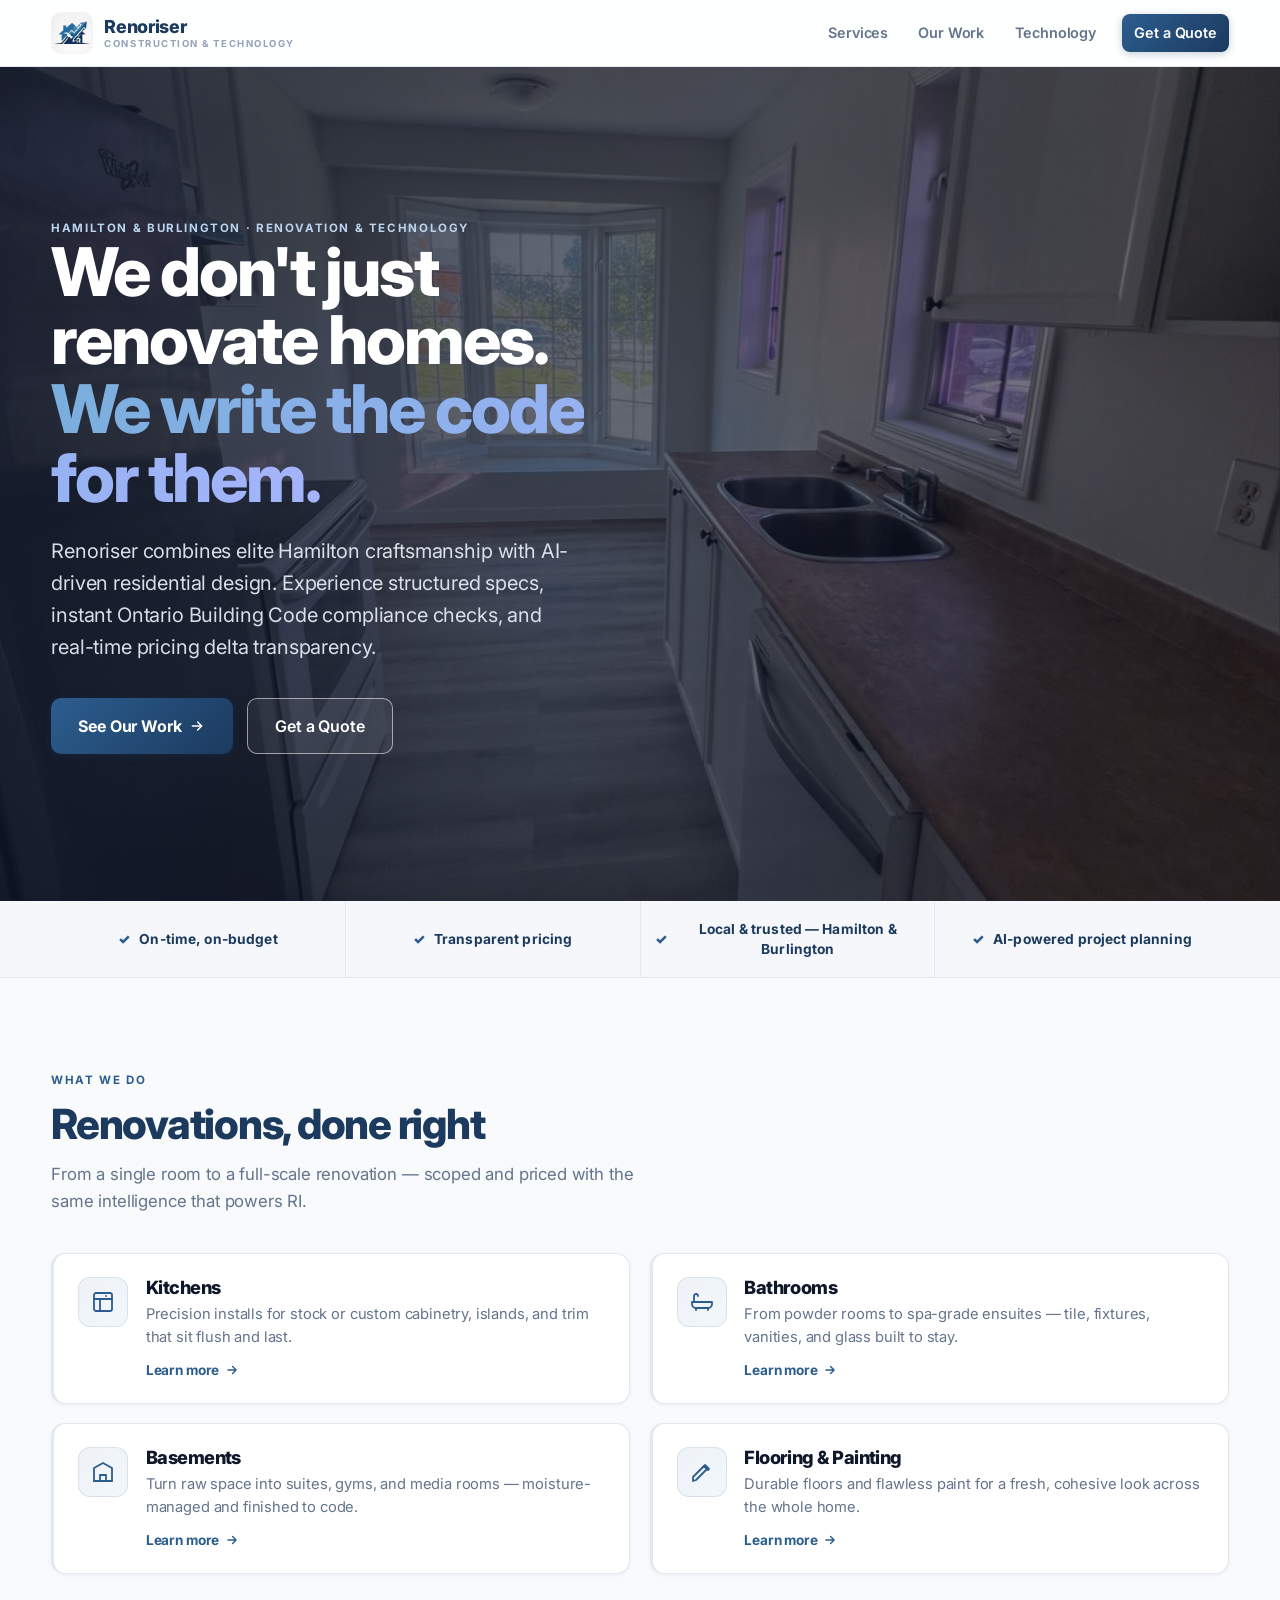
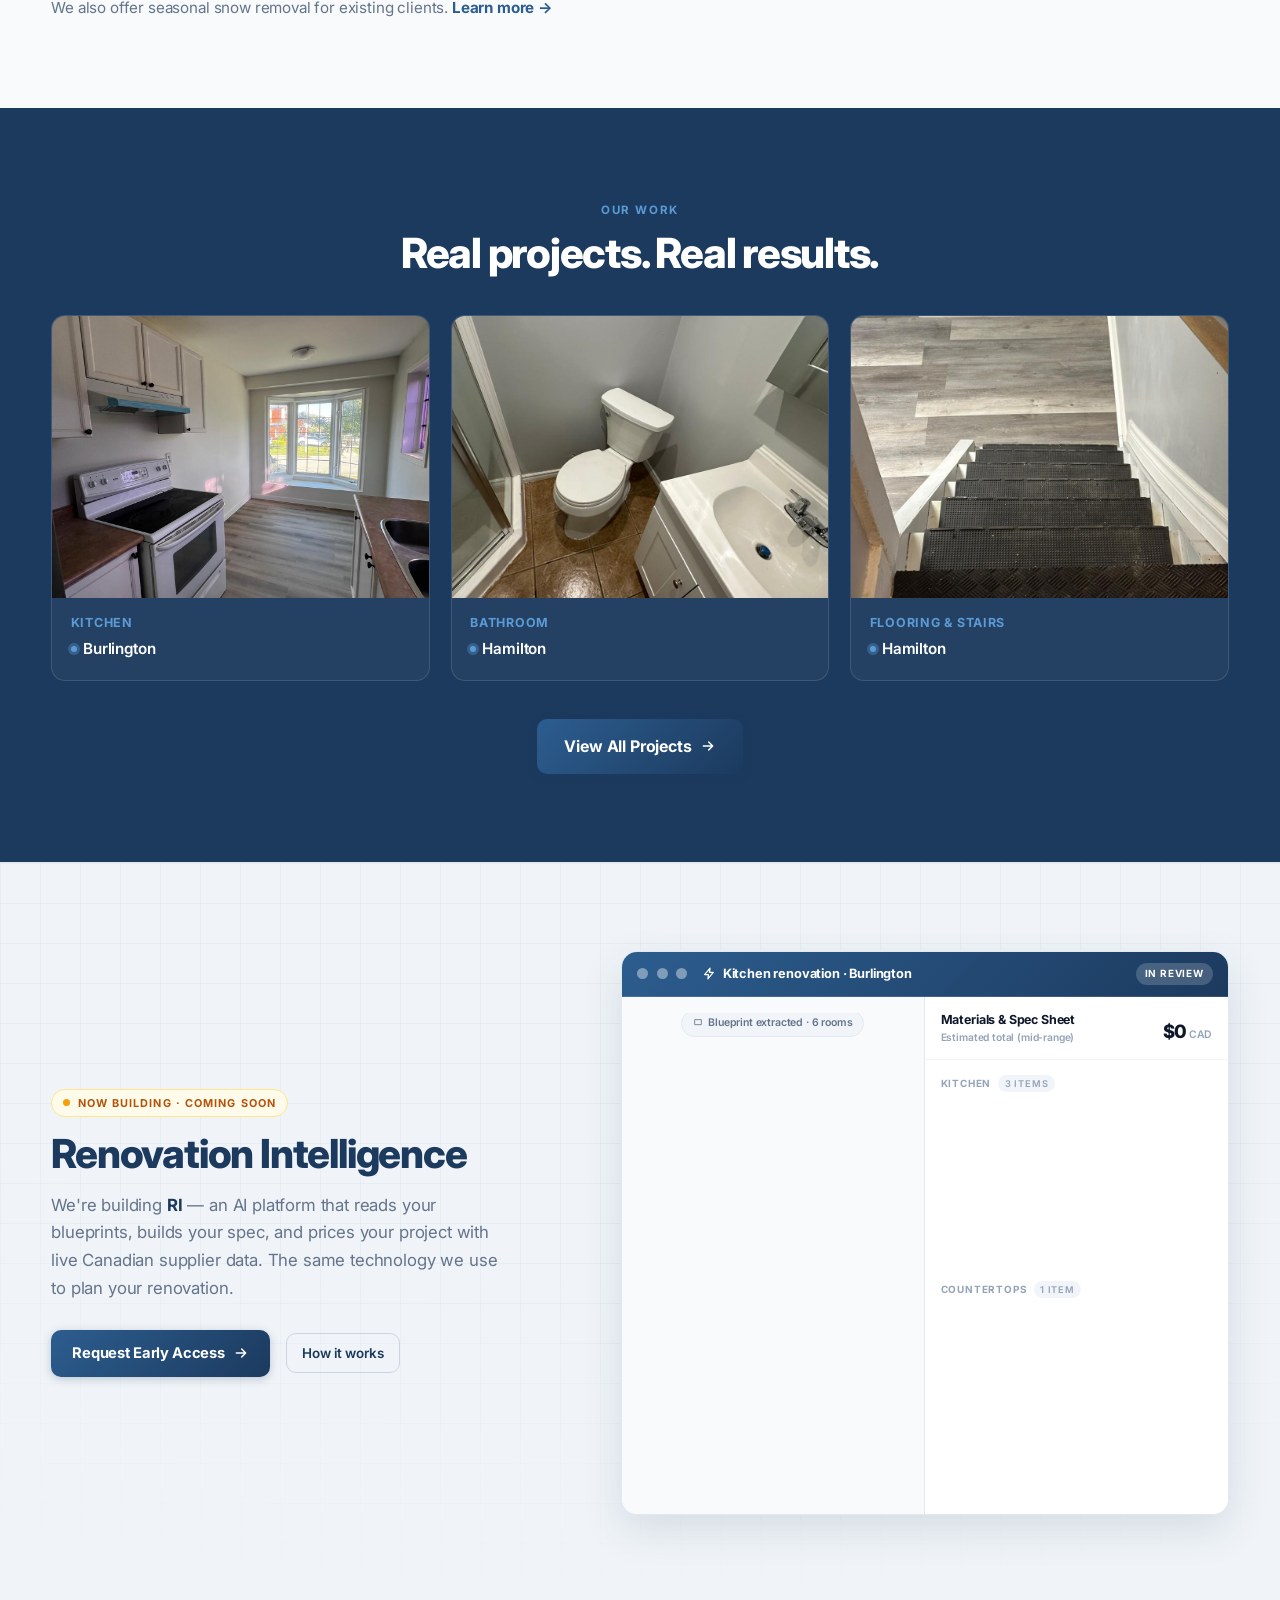
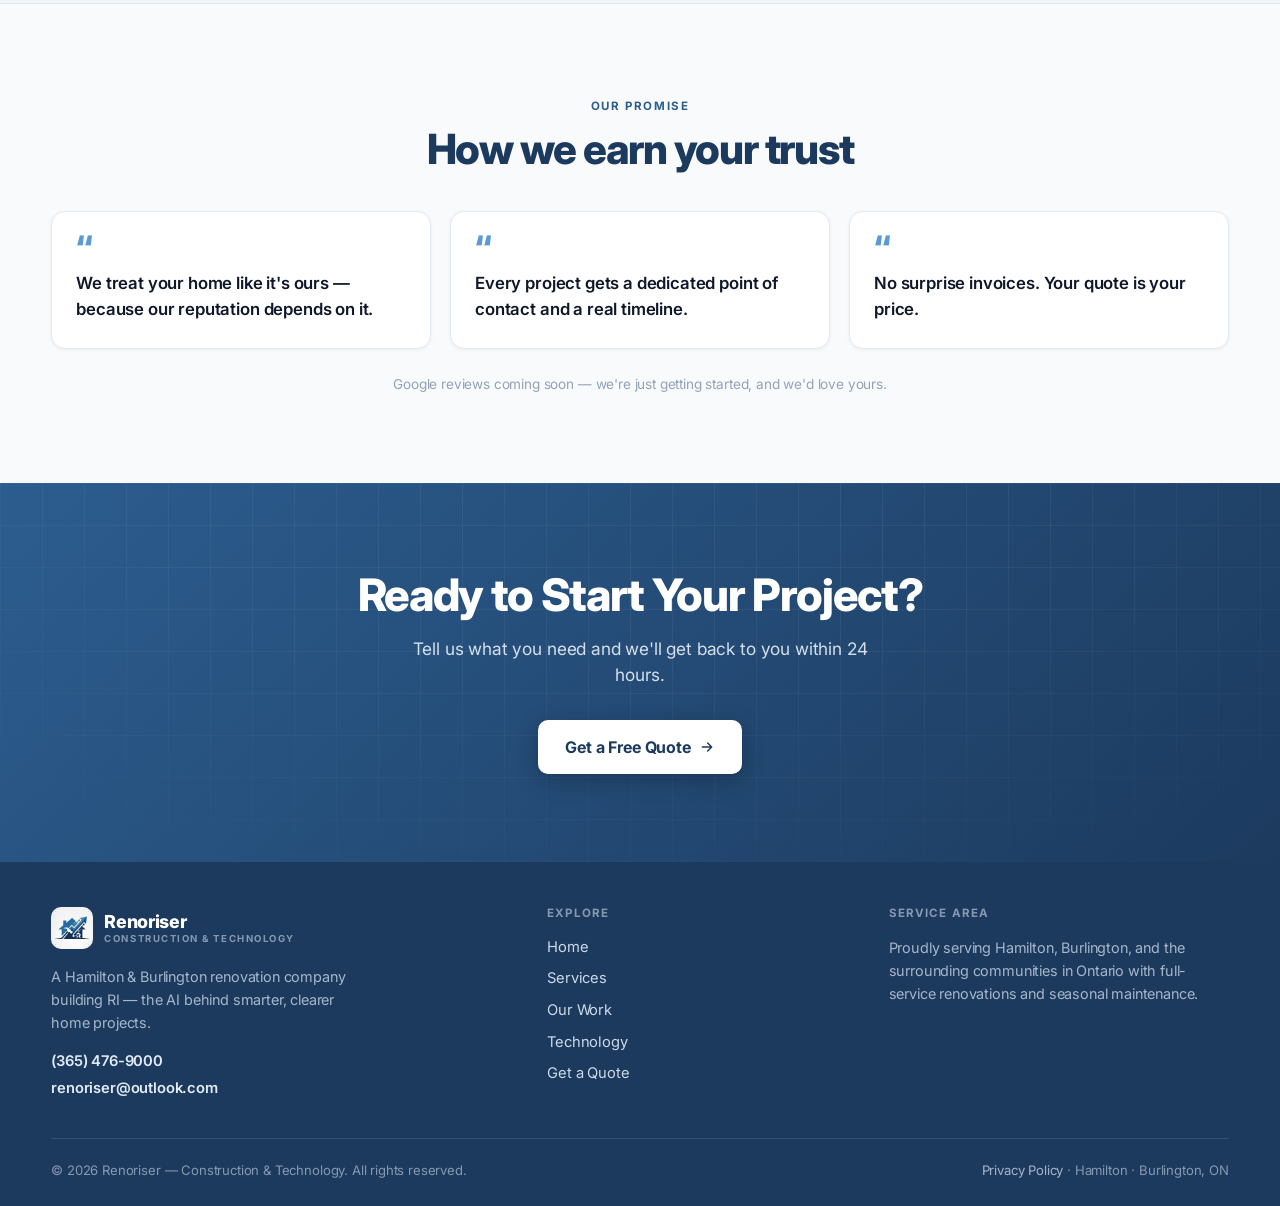
==== commit 78b1431f: "Redesign to conversion-first multi-page site - Rebuild homepage to the 9-section blueprint (full-ble" ====
--- a/index.html
+++ b/index.html
@@ -1,272 +1,276 @@
 <!DOCTYPE html>
 <html lang="en">
-  <head>
-    <meta charset="utf-8" />
-    <meta name="viewport" content="width=device-width, initial-scale=1" />
-    <title>Renoriser — Renovations &amp; Snow Removal</title>
-    <meta name="description" content="Renoriser — Snow removal, kitchen cabinets, bathroom renovations, basement finishing, flooring &amp; painting. Serving Hamilton and Burlington." />
-    <link rel="preconnect" href="https://fonts.googleapis.com">
-    <link rel="preconnect" href="https://fonts.gstatic.com" crossorigin>
-    <link href="https://fonts.googleapis.com/css2?family=Inter:wght@300;400;500;600;700;800;900&display=swap" rel="stylesheet">
-    <link rel="stylesheet" href="assets/css/styles.css" />
-    <link rel="icon" type="image/jpeg" href="images/ri-mark.jpeg" />
-    <!-- Google tag (gtag.js) -->
-    <script async src="https://www.googletagmanager.com/gtag/js?id=AW-17649734991"></script>
-    <script>
-      window.dataLayer = window.dataLayer || [];
-      function gtag(){dataLayer.push(arguments);} // eslint-disable-line
-      gtag('js', new Date());
-      gtag('config', 'AW-17649734991');
-    </script>
-  </head>
-  <body>
-    <header class="site-header" id="top">
-      <div class="container header-inner">
-        <a class="brand" href="./">
-          <img class="brand-mark" src="images/ri-mark.jpeg" alt="Renoriser"/>
-          <span class="brand-lockup">
-            <span class="brand-name">Renoriser</span>
-            <span class="brand-sub">Construction &amp; Technology</span>
-          </span>
-        </a>
-        <nav class="nav">
-          <a href="#services">Services</a>
+<head>
+  <meta charset="utf-8" />
+  <meta name="viewport" content="width=device-width, initial-scale=1" />
+  <title>Renoriser — Renovations in Hamilton &amp; Burlington</title>
+  <meta name="description" content="Kitchens, bathrooms, basements, flooring &amp; painting — done on time, on budget, by a local crew you can trust. Hamilton &amp; Burlington renovations, powered by RI." />
+  <link rel="preconnect" href="https://fonts.googleapis.com" />
+  <link rel="preconnect" href="https://fonts.gstatic.com" crossorigin />
+  <link href="https://fonts.googleapis.com/css2?family=Inter:wght@300;400;500;600;700;800;900&display=swap" rel="stylesheet" />
+  <link rel="stylesheet" href="assets/css/styles.css" />
+  <link rel="icon" type="image/jpeg" href="images/ri-mark.jpeg" />
+  <!-- Google tag (gtag.js) -->
+  <script async src="https://www.googletagmanager.com/gtag/js?id=AW-17649734991"></script>
+  <script>
+    window.dataLayer = window.dataLayer || [];
+    function gtag(){dataLayer.push(arguments);} // eslint-disable-line
+    gtag('js', new Date());
+    gtag('config', 'AW-17649734991');
+  </script>
+</head>
+<body>
+  <!-- ============================ 1 · NAVIGATION ============================ -->
+  <header class="site-header" id="top">
+    <div class="container header-inner">
+      <a class="brand" href="index.html" aria-label="Renoriser home">
+        <img class="brand-mark" src="images/ri-mark.jpeg" alt="Renoriser" />
+        <span class="brand-lockup">
+          <span class="brand-name">Renoriser</span>
+          <span class="brand-sub">Construction &amp; Technology</span>
+        </span>
+      </a>
+      <nav class="nav" id="nav" aria-label="Primary">
+        <a href="services.html">Services</a>
+        <a href="work.html">Our Work</a>
+        <a href="technology.html">Technology</a>
+        <a href="quote.html" class="btn btn-primary btn-small">Get a Quote</a>
+      </nav>
+      <button class="nav-toggle" id="navToggle" aria-label="Open menu" aria-expanded="false" aria-controls="nav">&#9776;</button>
+    </div>
+  </header>
+
+  <main>
+    <!-- ============================ 2 · HERO ============================ -->
+    <section class="home-hero" id="hero">
+      <div class="home-hero__media">
+        <img class="home-hero__bg" src="images/BA1.jpeg" alt="A bright, freshly renovated kitchen with a bay window" />
+      </div>
+      <div class="home-hero__overlay"></div>
+      <div class="container">
+        <div class="home-hero__content">
+          <span class="eyebrow">Hamilton &amp; Burlington · Renovation &amp; Technology</span>
+          <h1>We don't just renovate homes.<br /><span class="grad">We write the code for them.</span></h1>
+          <p class="home-hero__lead">Renoriser combines elite Hamilton craftsmanship with AI-driven residential design. Experience structured specs, instant Ontario Building Code compliance checks, and real-time pricing delta transparency.</p>
+          <div class="home-hero__ctas">
+            <a href="work.html" class="btn btn-primary btn-large">See Our Work <svg class="arr" width="16" height="16" viewBox="0 0 24 24" fill="none" stroke="currentColor" stroke-width="2.2" stroke-linecap="round" stroke-linejoin="round"><path d="M5 12h14M13 6l6 6-6 6"/></svg></a>
+            <a href="quote.html" class="btn btn-ghost on-dark btn-large">Get a Quote</a>
+          </div>
+        </div>
+      </div>
+    </section>
+
+    <!-- ============================ 3 · TRUST BAR ============================ -->
+    <!-- Review-ready: once Google reviews exist, replace the first .trust-item with
+         <span class="trust-item rating">★ 4.9 · 38 Google Reviews</span> -->
+    <section class="trust-bar" aria-label="Why choose Renoriser">
+      <div class="container">
+        <div class="trust-grid">
+          <span class="trust-item"><span class="tick">✓</span> On-time, on-budget</span>
+          <span class="trust-item"><span class="tick">✓</span> Transparent pricing</span>
+          <span class="trust-item"><span class="tick">✓</span> Local &amp; trusted — Hamilton &amp; Burlington</span>
+          <span class="trust-item"><span class="tick">✓</span> AI-powered project planning</span>
+        </div>
+      </div>
+    </section>
+
+    <!-- ============================ 4 · SERVICES OVERVIEW ============================ -->
+    <section class="section" id="services">
+      <div class="container">
+        <div class="section-head reveal">
+          <span class="eyebrow">What we do</span>
+          <h2>Renovations, done right</h2>
+          <p>From a single room to a full-scale renovation — scoped and priced with the same intelligence that powers RI.</p>
+        </div>
+        <div class="svc-grid">
+          <article class="svc-card reveal d1">
+            <div class="svc-ic"><svg width="24" height="24" viewBox="0 0 24 24" fill="none" stroke="currentColor" stroke-width="1.8" stroke-linecap="round" stroke-linejoin="round"><rect x="3" y="3" width="18" height="18" rx="2"/><path d="M3 9h18M9 9v12M15 6v.01"/></svg></div>
+            <div>
+              <h3>Kitchens</h3>
+              <p>Precision installs for stock or custom cabinetry, islands, and trim that sit flush and last.</p>
+              <span class="svc-link">Learn more <svg class="arr" width="14" height="14" viewBox="0 0 24 24" fill="none" stroke="currentColor" stroke-width="2.4" stroke-linecap="round" stroke-linejoin="round"><path d="M5 12h14M13 6l6 6-6 6"/></svg></span>
+            </div>
+            <a class="svc-stretch" href="services.html#kitchen" aria-label="Kitchens — learn more"></a>
+          </article>
+          <article class="svc-card reveal d2">
+            <div class="svc-ic"><svg width="24" height="24" viewBox="0 0 24 24" fill="none" stroke="currentColor" stroke-width="1.8" stroke-linecap="round" stroke-linejoin="round"><path d="M4 12V6a2 2 0 0 1 2-2 2 2 0 0 1 2 2"/><path d="M2 12h20v2a4 4 0 0 1-4 4H6a4 4 0 0 1-4-4z"/><path d="M6 18v2M18 18v2"/></svg></div>
+            <div>
+              <h3>Bathrooms</h3>
+              <p>From powder rooms to spa-grade ensuites — tile, fixtures, vanities, and glass built to stay.</p>
+              <span class="svc-link">Learn more <svg class="arr" width="14" height="14" viewBox="0 0 24 24" fill="none" stroke="currentColor" stroke-width="2.4" stroke-linecap="round" stroke-linejoin="round"><path d="M5 12h14M13 6l6 6-6 6"/></svg></span>
+            </div>
+            <a class="svc-stretch" href="services.html#bathroom" aria-label="Bathrooms — learn more"></a>
+          </article>
+          <article class="svc-card reveal d3">
+            <div class="svc-ic"><svg width="24" height="24" viewBox="0 0 24 24" fill="none" stroke="currentColor" stroke-width="1.8" stroke-linecap="round" stroke-linejoin="round"><path d="M3 21V8l9-5 9 5v13"/><path d="M3 21h18M9 21v-6h6v6"/></svg></div>
+            <div>
+              <h3>Basements</h3>
+              <p>Turn raw space into suites, gyms, and media rooms — moisture-managed and finished to code.</p>
+              <span class="svc-link">Learn more <svg class="arr" width="14" height="14" viewBox="0 0 24 24" fill="none" stroke="currentColor" stroke-width="2.4" stroke-linecap="round" stroke-linejoin="round"><path d="M5 12h14M13 6l6 6-6 6"/></svg></span>
+            </div>
+            <a class="svc-stretch" href="services.html#basement" aria-label="Basements — learn more"></a>
+          </article>
+          <article class="svc-card reveal d4">
+            <div class="svc-ic"><svg width="24" height="24" viewBox="0 0 24 24" fill="none" stroke="currentColor" stroke-width="1.8" stroke-linecap="round" stroke-linejoin="round"><path d="m15 5 4 4M3 21l3-1 11-11-3-3L3 17z"/><path d="M14 6 18 10"/></svg></div>
+            <div>
+              <h3>Flooring &amp; Painting</h3>
+              <p>Durable floors and flawless paint for a fresh, cohesive look across the whole home.</p>
+              <span class="svc-link">Learn more <svg class="arr" width="14" height="14" viewBox="0 0 24 24" fill="none" stroke="currentColor" stroke-width="2.4" stroke-linecap="round" stroke-linejoin="round"><path d="M5 12h14M13 6l6 6-6 6"/></svg></span>
+            </div>
+            <a class="svc-stretch" href="services.html#flooring" aria-label="Flooring and painting — learn more"></a>
+          </article>
+        </div>
+        <p class="svc-aside reveal">We also offer seasonal snow removal for existing clients. <a href="services.html#snow">Learn more →</a></p>
+      </div>
+    </section>
+
+    <!-- ============================ 5 · WORK TEASER ============================ -->
+    <section class="section work-teaser" id="work">
+      <div class="container">
+        <div class="section-head center reveal">
+          <span class="eyebrow">Our work</span>
+          <h2>Real projects. Real results.</h2>
+        </div>
+        <div class="work-cards reveal d1" id="workCards">
+          <a class="work-card" href="work.html">
+            <div class="work-card__img"><img src="images/BA2.jpeg" alt="Renovated kitchen with new cabinetry and flooring" loading="lazy" /></div>
+            <div class="work-card__body">
+              <div class="work-card__type">Kitchen</div>
+              <div class="work-card__loc"><span class="pin"></span> Burlington</div>
+            </div>
+          </a>
+          <a class="work-card" href="work.html">
+            <div class="work-card__img"><img src="images/HA11.jpeg" alt="Finished bathroom with new vanity and tile" loading="lazy" /></div>
+            <div class="work-card__body">
+              <div class="work-card__type">Bathroom</div>
+              <div class="work-card__loc"><span class="pin"></span> Hamilton</div>
+            </div>
+          </a>
+          <a class="work-card" href="work.html">
+            <div class="work-card__img"><img src="images/HA5.jpeg" alt="New stair treads and luxury vinyl flooring" loading="lazy" /></div>
+            <div class="work-card__body">
+              <div class="work-card__type">Flooring &amp; Stairs</div>
+              <div class="work-card__loc"><span class="pin"></span> Hamilton</div>
+            </div>
+          </a>
+        </div>
+        <div class="work-teaser__cta reveal d2">
+          <a href="work.html" class="btn btn-primary btn-large">View All Projects <svg class="arr" width="16" height="16" viewBox="0 0 24 24" fill="none" stroke="currentColor" stroke-width="2.2" stroke-linecap="round" stroke-linejoin="round"><path d="M5 12h14M13 6l6 6-6 6"/></svg></a>
+        </div>
+      </div>
+    </section>
+
+    <!-- ============================ 6 · RI TECHNOLOGY TEASER ============================ -->
+    <section class="section alt bp-grid" id="technology">
+      <div class="container tech-teaser-grid">
+        <div class="tech-teaser-copy reveal">
+          <span class="badge-soon"><span class="dot"></span> Now Building · Coming Soon</span>
+          <h2>Renovation Intelligence</h2>
+          <p>We're building <strong>RI</strong> — an AI platform that reads your blueprints, builds your spec, and prices your project with live Canadian supplier data. The same technology we use to plan your renovation.</p>
+          <div class="tech-cta">
+            <a href="quote.html?intent=ri" class="btn btn-primary">Request Early Access <svg class="arr" width="16" height="16" viewBox="0 0 24 24" fill="none" stroke="currentColor" stroke-width="2.2" stroke-linecap="round" stroke-linejoin="round"><path d="M5 12h14M13 6l6 6-6 6"/></svg></a>
+            <a href="technology.html" class="btn btn-ghost btn-small">How it works</a>
+          </div>
+        </div>
+        <div class="tech-teaser-media reveal d1">
+          <div class="ws ws--compact" id="riMock" aria-hidden="true">
+            <div class="ws-bar">
+              <span class="dot"></span><span class="dot"></span><span class="dot"></span>
+              <span class="title"><svg width="13" height="13" viewBox="0 0 24 24" fill="none" stroke="currentColor" stroke-width="2.2" stroke-linecap="round" stroke-linejoin="round"><path d="M13 2 3 14h7l-1 8 10-12h-7l1-8z"/></svg> Kitchen renovation · Burlington</span>
+              <span class="pill">In review</span>
+            </div>
+            <div class="ws-body">
+              <div class="ws-chat">
+                <div class="scroll" id="riChat">
+                  <div class="msg sys" data-step="0"><span class="chip"><svg width="10" height="10" viewBox="0 0 24 24" fill="none"><path d="M4 4h16v12H4z" fill="none" stroke="currentColor" stroke-width="2"/></svg> Blueprint extracted · 6 rooms</span></div>
+                  <div class="msg user" data-step="1"><span class="who">You</span><span class="bubble">Let's redo the kitchen — white shaker cabinets and a double undermount sink, about $300 for the sink.</span></div>
+                  <div class="msg ai" data-step="2"><span class="who"><svg width="9" height="9" viewBox="0 0 24 24" fill="currentColor"><path d="M13 2 3 14h7l-1 8 10-12h-7z"/></svg> Renoriser AI</span><span class="bubble">Got it — added shaker cabinetry and a double undermount sink, with supplier options near your budget.</span></div>
+                  <div class="msg user" data-step="3"><span class="who">You</span><span class="bubble">Perfect. Quartz counters too, light grey.</span></div>
+                  <div class="msg ai" data-step="4"><span class="who"><svg width="9" height="9" viewBox="0 0 24 24" fill="currentColor"><path d="M13 2 3 14h7l-1 8 10-12h-7z"/></svg> Renoriser AI</span><span class="bubble">Added light-grey quartz countertops. Your estimate is updating on the right.</span></div>
+                </div>
+                <div class="typing" id="riTyping" style="display:none;"><span></span><span></span><span></span></div>
+              </div>
+              <div class="ws-spec">
+                <div class="ws-spec-head">
+                  <div><div class="lbl">Materials &amp; Spec Sheet</div><div class="sub">Estimated total (mid-range)</div></div>
+                  <div class="total"><span id="riTotal">$0</span><span class="cur">CAD</span></div>
+                </div>
+                <div class="ws-spec-body" id="riSpec">
+                  <div class="spec-cat" data-step="2">Kitchen <span class="cnt">3 items</span></div>
+                  <div class="spec-row" data-step="2" data-price="4200"><div><div class="nm">White shaker cabinets</div><div class="qt">Qty: 14 lin. ft</div></div><div class="pr">$4,200</div></div>
+                  <div class="spec-row" data-step="2" data-price="289"><div><div class="nm">Double undermount sink</div><div class="qt">Qty: 1</div><div class="lk"><svg width="9" height="9" viewBox="0 0 24 24" fill="none" stroke="currentColor" stroke-width="2.5"><rect x="5" y="11" width="14" height="9" rx="1"/><path d="M8 11V7a4 4 0 0 1 8 0v4"/></svg> locked</div></div><div class="pr">$289</div></div>
+                  <div class="spec-row" data-step="2" data-price="0"><div><div class="nm">Cabinet hardware &amp; install</div><div class="qt">Qty: 1 lot</div></div><div class="pr tbd">Pricing TBD</div></div>
+                  <div class="spec-cat" data-step="4">Countertops <span class="cnt">1 item</span></div>
+                  <div class="spec-row" data-step="4" data-price="3180"><div><div class="nm">Light-grey quartz countertop</div><div class="qt">Qty: 24 sq ft</div></div><div class="pr">$3,180</div></div>
+                </div>
+              </div>
+            </div>
+          </div>
+        </div>
+      </div>
+    </section>
+
+    <!-- ============================ 7 · SOCIAL PROOF ============================ -->
+    <section class="section" id="promise" aria-label="Our promise">
+      <div class="container">
+        <div class="section-head center reveal">
+          <span class="eyebrow">Our promise</span>
+          <h2>How we earn your trust</h2>
+        </div>
+        <div class="proof-grid">
+          <div class="proof-card reveal d1"><div class="qmark">&ldquo;</div><p>We treat your home like it's ours — because our reputation depends on it.</p></div>
+          <div class="proof-card reveal d2"><div class="qmark">&ldquo;</div><p>Every project gets a dedicated point of contact and a real timeline.</p></div>
+          <div class="proof-card reveal d3"><div class="qmark">&ldquo;</div><p>No surprise invoices. Your quote is your price.</p></div>
+        </div>
+        <p class="proof-note reveal">Google reviews coming soon — we're just getting started, and we'd love yours.</p>
+      </div>
+    </section>
+
+    <!-- ============================ 8 · FINAL CTA BANNER ============================ -->
+    <section class="section cta-banner">
+      <div class="container">
+        <h2>Ready to Start Your Project?</h2>
+        <p>Tell us what you need and we'll get back to you within 24 hours.</p>
+        <a href="quote.html" class="btn btn-primary btn-large">Get a Free Quote <svg class="arr" width="16" height="16" viewBox="0 0 24 24" fill="none" stroke="currentColor" stroke-width="2.2" stroke-linecap="round" stroke-linejoin="round"><path d="M5 12h14M13 6l6 6-6 6"/></svg></a>
+      </div>
+    </section>
+  </main>
+
+  <!-- ============================ 9 · FOOTER ============================ -->
+  <footer class="site-footer">
+    <div class="container">
+      <div class="footer-inner">
+        <div>
+          <div class="footer-brand">
+            <img class="brand-mark" src="images/ri-mark.jpeg" alt="Renoriser" />
+            <span class="brand-lockup"><span class="brand-name">Renoriser</span><span class="brand-sub">Construction &amp; Technology</span></span>
+          </div>
+          <p class="footer-blurb">A Hamilton &amp; Burlington renovation company building RI — the AI behind smarter, clearer home projects.</p>
+          <div class="footer-contact">
+            <a href="tel:+13654769000">(365) 476-9000</a>
+            <a href="mailto:renoriser@outlook.com">renoriser@outlook.com</a>
+          </div>
+        </div>
+        <div class="footer-col">
+          <h4>Explore</h4>
+          <a href="index.html">Home</a>
+          <a href="services.html">Services</a>
           <a href="work.html">Our Work</a>
-          <a href="#snow">Snow Plans</a>
-          <a href="#technology">Technology</a>
-          <a href="#contact" class="btn btn-primary btn-small">Get a Quote</a>
-        </nav>
-        <button class="nav-toggle" aria-label="Toggle navigation" aria-expanded="false">&#9776;</button>
-      </div>
-    </header>
-
-    <main>
-      <!-- Hero -->
-      <section class="hero">
-        <div class="container hero-grid">
-          <div class="hero-content">
-            <span class="hero-eyebrow">Hamilton &amp; Burlington &middot; Renovations &amp; Snow</span>
-            <h1>Better Renovations. Better Living.</h1>
-            <p>Renovations and seasonal services done right &mdash; kitchens, bathrooms, basements, flooring &amp; painting, plus dependable snow removal.</p>
-            <div class="hero-ctas">
-              <a href="#services" class="btn btn-primary">Explore Services</a>
-              <a href="work.html" class="btn btn-ghost">See Our Work</a>
-            </div>
-            <div class="hero-trust">
-              <span class="hero-trust-item">On-time, on-budget</span>
-              <span class="hero-trust-item">Transparent pricing</span>
-              <span class="hero-trust-item">Local &amp; trusted</span>
-            </div>
-          </div>
-          <div class="hero-media">
-            <div class="hero-frame">
-              <video class="hero-video" autoplay muted playsinline loop poster="images/hero.jpg">
-                <source src="videos/3.mp4" type="video/mp4" />
-              </video>
-            </div>
-          </div>
-        </div>
-      </section>
-
-      <!-- Trust bar / highlights -->
-      <section class="highlights">
-        <div class="container highlights-grid">
-          <div class="highlight"><img class="h-img" src="images/construction.png" alt="Construction"/><span>Full-service renovations</span></div>
-          <div class="highlight"><img class="h-img" src="images/snow.png" alt="Snow"/><span>Reliable snow removal</span></div>
-          <div class="highlight"><img class="h-img" src="images/add.png" alt="Schedule"/><span>On-time, on-budget</span></div>
-          <div class="highlight"><img class="h-img" src="images/paint.png" alt="Quality"/><span>Quality craftsmanship</span></div>
-        </div>
-      </section>
-
-      <!-- Services -->
-      <section class="section" id="services">
-        <div class="container">
-          <div class="section-head">
-            <h2>Services</h2>
-            <p>Select a service to get an instant tailored quote flow.</p>
-          </div>
-          <div class="cards services-grid">
-            <article class="card service-card" data-service="snow">
-              <div class="icon"><img class="svc-img" src="images/snow.png" alt="Snow removal"/></div>
-              <h3>Snow Removal</h3>
-              <p>Plans for driveways, homes, and commercial properties. Priority options available.</p>
-              <button class="btn btn-primary svc-open">See Packages</button>
-            </article>
-            <article class="card service-card" data-service="kitchen">
-              <div class="icon"><img class="svc-img" src="images/kitchen.png" alt="Kitchen"/></div>
-              <h3>Kitchen Cabinet Installation</h3>
-              <p>Precision install for stock or custom cabinets, islands, and trim.</p>
-              <button class="btn svc-open">Get Started</button>
-            </article>
-            <article class="card service-card" data-service="bathroom">
-              <div class="icon"><img class="svc-img" src="images/bath.png" alt="Bathroom"/></div>
-              <h3>Bathroom Renovations</h3>
-              <p>From powder rooms to spa-grade ensuites with tile, fixtures, and glass.</p>
-              <button class="btn svc-open">Get Started</button>
-            </article>
-            <article class="card service-card" data-service="basement">
-              <div class="icon"><img class="svc-img" src="images/basement.png" alt="Basement"/></div>
-              <h3>Basement Finishing</h3>
-              <p>Maximize your space: suites, gyms, media rooms, storage, and more.</p>
-              <button class="btn svc-open">Get Started</button>
-            </article>
-            <article class="card service-card" data-service="flooring">
-              <div class="icon"><img class="svc-img" src="images/paint.png" alt="Flooring & painting"/></div>
-              <h3>Flooring & Painting</h3>
-              <p>Durable floors and flawless paint for a fresh, cohesive look.</p>
-              <button class="btn svc-open">Get Started</button>
-            </article>
-          </div>
-        </div>
-      </section>
-
-      <!-- Snow Plans (anchor) -->
-      <section class="section alt" id="snow">
-        <div class="container">
-          <div class="section-head">
-            <h2>Snow Removal Plans</h2>
-            <p>Choose a plan that fits your property and budget. Add priority service or refreeze monitoring for extra peace of mind.</p>
-          </div>
-          <div class="cards plans-grid" id="snowPlansGrid"></div>
-          <div class="plan-note">Prices shown are typical; final quotes depend on address, driveway size, and add-ons.</div>
-        </div>
-      </section>
-
-      <!-- About -->
-      <section class="section">
-        <div class="container about-split">
-          <div class="about-copy">
-            <h2>Craftsmanship. Communication. Care.</h2>
-            <p>We pair skilled trades with clear timelines and proactive updates. Whether you need a dream kitchen, a finished basement, or a dependable winter plan &mdash; we deliver quality without hassle.</p>
-            <ul class="checks">
-              <li>Transparent pricing</li>
-              <li>Respectful of your home</li>
-              <li>Local, trusted, and responsive</li>
-            </ul>
-          </div>
-          <div class="about-media">
-            <img src="images/about.png" alt="Team working on a renovation" />
-          </div>
-        </div>
-      </section>
-
-      <!-- Technology / RI (coming soon) -->
-      <section class="section alt" id="technology">
-        <div class="container tech-split">
-          <div class="tech-copy">
-            <span class="hero-eyebrow"><span class="dot"></span> Now building &middot; Coming soon</span>
-            <h2>Renovation Intelligence</h2>
-            <p>Renoriser is more than a crew on site &mdash; we&rsquo;re building <strong>RI</strong>, an AI platform that turns a blueprint and a conversation into a priced, code-aware plan. The same technology will power how we scope, price, and deliver your project.</p>
-            <ul class="tech-feats">
-              <li class="tech-feat">
-                <span class="tech-feat-ic"><svg viewBox="0 0 24 24" fill="none" stroke="currentColor" stroke-width="2" stroke-linecap="round" stroke-linejoin="round"><path d="M3 3h18v18H3z"/><path d="M3 9h18M9 3v18"/></svg></span>
-                <span><span class="tech-feat-tt">Blueprints, read by AI</span><span class="tech-feat-ds">Upload a plan and it extracts every room and dimension automatically.</span></span>
-              </li>
-              <li class="tech-feat">
-                <span class="tech-feat-ic"><svg viewBox="0 0 24 24" fill="none" stroke="currentColor" stroke-width="2" stroke-linecap="round" stroke-linejoin="round"><path d="M21 15a2 2 0 0 1-2 2H7l-4 4V5a2 2 0 0 1 2-2h14a2 2 0 0 1 2 2z"/></svg></span>
-                <span><span class="tech-feat-tt">Design by conversation</span><span class="tech-feat-ds">Describe what you want; watch a structured, itemized spec build itself.</span></span>
-              </li>
-              <li class="tech-feat">
-                <span class="tech-feat-ic"><svg viewBox="0 0 24 24" fill="none" stroke="currentColor" stroke-width="2" stroke-linecap="round" stroke-linejoin="round"><path d="M9 11l3 3L22 4"/><path d="M21 12v7a2 2 0 0 1-2 2H5a2 2 0 0 1-2-2V5a2 2 0 0 1 2-2h11"/></svg></span>
-                <span><span class="tech-feat-tt">Code-aware layouts</span><span class="tech-feat-ds">New-build concepts checked against the Ontario Building Code as they&rsquo;re drawn.</span></span>
-              </li>
-              <li class="tech-feat">
-                <span class="tech-feat-ic"><svg viewBox="0 0 24 24" fill="none" stroke="currentColor" stroke-width="2" stroke-linecap="round" stroke-linejoin="round"><path d="M12 1v22M17 5H9.5a3.5 3.5 0 0 0 0 7h5a3.5 3.5 0 0 1 0 7H6"/></svg></span>
-                <span><span class="tech-feat-tt">Live, transparent pricing</span><span class="tech-feat-ds">Real Canadian supplier prices on every line &mdash; no guesswork, no surprises.</span></span>
-              </li>
-            </ul>
-            <a href="#contact" class="btn btn-primary"
-               onclick="var m=document.querySelector('#contactForm [name=message]'); if(m&&!m.value){m.value='I would like early access to RI (Renovation Intelligence).';}">
-              Request early access
-            </a>
-          </div>
-
-          <div class="tech-media">
-            <div class="hero-frame tech-frame">
-              <span class="tech-badge">Sneak peek</span>
-              <video class="hero-video" autoplay muted playsinline loop controls preload="metadata">
-                <source src="videos/teaser.mp4" type="video/mp4" />
-              </video>
-            </div>
-          </div>
-        </div>
-      </section>
-
-      <!-- Contact -->
-      <section class="section contact" id="contact">
-        <div class="container contact-grid">
-          <div class="contact-copy">
-            <h2>Get Your Quote</h2>
-            <p>Tell us about your project or snow plan and we&rsquo;ll respond quickly with next steps.</p>
-            <div class="contact-cta">
-              <div class="mini">Prefer phone or email?</div>
-              <div class="mini"><strong>Call:</strong> <a href="tel:+13654769000">(365) 476-9000</a></div>
-              <div class="mini"><strong>Email:</strong> <a href="mailto:renoriser@outlook.com">renoriser@outlook.com</a></div>
-            </div>
-          </div>
-          <form class="contact-form" id="contactForm" action="#" method="post">
-            <input type="hidden" name="serviceDetails" id="serviceDetails" />
-            <label>
-              <span>Full Name</span>
-              <input type="text" name="name" placeholder="Jane Doe" required />
-            </label>
-            <label>
-              <span>Email</span>
-              <input type="email" name="email" placeholder="jane@example.com" required />
-            </label>
-            <label>
-              <span>Phone</span>
-              <input type="tel" name="phone" placeholder="(365) 476-9000" />
-            </label>
-            <label>
-              <span>Address (for snow quotes)</span>
-              <input type="text" name="address" placeholder="123 Main St, City" />
-            </label>
-            <label class="full">
-              <span>Project Details</span>
-              <textarea name="message" rows="5" placeholder="Tell us about your project"></textarea>
-            </label>
-            <button type="submit" class="btn btn-primary">Request Quote</button>
-            <div id="formStatus" class="form-status" role="status" aria-live="polite"></div>
-          </form>
-        </div>
-      </section>
-    </main>
-
-    <footer class="site-footer">
-      <div class="container footer-inner">
-        <div class="brandline">
-          <img class="brand-mark" src="images/ri-mark.jpeg" alt="Renoriser" />
-          <span class="brandline-name">Renoriser</span>
-          <span class="brandline-sub">&middot; Construction &amp; Technology</span>
-        </div>
-        <div class="footer-links">
-          <a href="#top">Top</a>
-          <a href="work.html">Our Work</a>
-          <a href="#services">Services</a>
-          <a href="#contact">Contact</a>
-        </div>
-        <div class="copyright">&copy; <span id="year"></span> Renoriser. All rights reserved.</div>
-      </div>
-    </footer>
-
-    <!-- Interactive Drawer / Modal -->
-    <div class="drawer" id="svcDrawer" aria-hidden="true" aria-labelledby="svcTitle" role="dialog">
-      <div class="drawer-panel" role="document">
-        <button class="drawer-close" aria-label="Close" id="svcClose">&times;</button>
-        <div class="drawer-header">
-          <h3 id="svcTitle">Service</h3>
-          <p id="svcSubtitle">Tell us a bit more so we can tailor your quote.</p>
-        </div>
-        <div class="drawer-content" id="svcContent"></div>
-        <div class="drawer-footer">
-          <button class="btn btn-ghost" id="svcBack" hidden>Back</button>
-          <button class="btn btn-primary" id="svcNext">Continue</button>
-        </div>
-      </div>
-      <div class="drawer-backdrop" id="svcBackdrop"></div>
+          <a href="technology.html">Technology</a>
+          <a href="quote.html">Get a Quote</a>
+        </div>
+        <div class="footer-col">
+          <h4>Service area</h4>
+          <p>Proudly serving Hamilton, Burlington, and the surrounding communities in Ontario with full-service renovations and seasonal maintenance.</p>
+        </div>
+      </div>
+      <div class="footer-bottom">
+        <span>© <span id="year"></span> Renoriser — Construction &amp; Technology. All rights reserved.</span>
+        <span><a href="privacy.html">Privacy Policy</a> · Hamilton · Burlington, ON</span>
+      </div>
     </div>
-
-    <script src="assets/js/main.js"></script>
-  </body>
+  </footer>
+
+  <script src="assets/js/main.js"></script>
+</body>
 </html>
--- a/assets/css/styles.css
+++ b/assets/css/styles.css
@@ -1,478 +1,467 @@
-/* ============================================================================
-   Renoriser — "Crisp Blueprint White"
-   Visual system aligned to RI (Renovation Intelligence) brand identity:
-   navy + mid-blue + sky on light surfaces, Inter, blueprint-grid motif,
-   layered white cards, gradient-navy CTAs.
-   ========================================================================== */
-
-/* ── Tokens ─────────────────────────────────────────────────────────────── */
+/* =========================================================================
+   Renoriser — Construction & Technology
+   "Crisp Blueprint White" — navy + sky on white surfaces.
+   Conversion-first multi-page site (home, services, technology, quote, work).
+   Inter is loaded via <link> in each page <head>.
+   ========================================================================= */
+
 :root{
   /* Brand */
-  --navy:      #1c3a5e;
-  --brand:     #2c5d8f;
-  --sky:       #5b9bd5;
-  --sky-light: #7aaedd;
-
+  --brand-navy:#1c3a5e; --brand:#2c5d8f; --brand-sky:#5b9bd5; --brand-light:#7aaedd;
+  /* Surfaces */
+  --surface:#ffffff; --surface-card:#f1f5f9; --surface-page:#f8fafc; --surface-page-2:#f0f4f8;
+  --trust-bg:#f5f7fa;
   /* Ink */
-  --ink:       #0f172a;
-  --ink-muted: #64748b;
-  --ink-soft:  #94a3b8;
-
-  /* Surfaces */
-  --surface:   #ffffff;
-  --card:      #f1f5f9;
-  --page:      #f8fafc;
-  --canvas:    #f0f4f8;
-
-  /* Lines */
-  --edge:      #e2e8f0;
-  --edge-soft: #f1f5f9;
-
-  /* States */
-  --danger:    #ef4444;
-  --success:   #16a34a;
-
+  --ink:#0f172a; --ink-muted:#64748b; --ink-soft:#94a3b8; --ink-faint:#cbd5e1;
+  /* Edges */
+  --edge:#e2e8f0; --edge-soft:#f1f5f9; --edge-strong:#cbd5e1;
+  /* Semantic */
+  --success-bg:#f0fdf4; --success-fg:#15803d; --success-dot:#22c55e;
+  --warn-bg:#fffbeb; --warn-fg:#b45309; --warn-dot:#f59e0b; --warn-border:#fde68a;
+  --danger-fg:#dc2626;
+  /* Gradients & grid */
+  --grad-brand:linear-gradient(135deg,#2c5d8f 0%,#1c3a5e 100%);
+  --grad-tint:linear-gradient(135deg,rgba(44,93,143,0.08),rgba(91,155,213,0.08));
+  --grid-line:rgba(44,93,143,0.045);
   /* Radii */
-  --r-sm: 8px;
-  --r-md: 12px;
-  --r-lg: 16px;
-
-  /* Effects */
-  --grad-navy: linear-gradient(135deg, #2c5d8f 0%, #1c3a5e 100%);
-  --shadow-card:
-    0 1px 3px rgba(15,23,42,0.06),
-    0 8px 32px rgba(28,58,94,0.10),
-    0 0 0 1px rgba(44,93,143,0.04);
-  --shadow-soft: 0 4px 14px rgba(28,58,94,0.08);
-  --shadow-cta:  0 2px 8px rgba(28,58,94,0.25);
-
-  /* Blueprint grid */
-  --grid-line: rgba(44,93,143,0.045);
-}
-
-/* ── Base ───────────────────────────────────────────────────────────────── */
-* { box-sizing: border-box; }
-html, body { height: 100%; }
+  --radius-sm:8px; --radius-md:10px; --radius-lg:12px; --radius-xl:14px; --radius-2xl:16px; --radius-pill:9999px;
+  /* Shadows */
+  --shadow-xs:0 1px 3px rgba(15,23,42,0.05);
+  --shadow-sm:0 1px 4px rgba(15,23,42,0.05);
+  --shadow-md:0 4px 14px rgba(28,58,94,0.08);
+  --shadow-lg:0 4px 16px rgba(28,58,94,0.10);
+  --shadow-xl:0 8px 28px rgba(15,23,42,0.12);
+  --shadow-card-hover:0 14px 40px rgba(28,58,94,0.13);
+  --shadow-btn:0 2px 8px rgba(28,58,94,0.25);
+  --shadow-btn-hover:0 8px 22px rgba(28,58,94,0.32);
+  --focus-ring:0 0 0 3px rgba(44,93,143,0.18);
+  /* Motion */
+  --ease:cubic-bezier(0.22,1,0.36,1);
+  --font-sans:'Inter',system-ui,-apple-system,'Segoe UI',Roboto,Helvetica,Arial,sans-serif;
+}
+
+*{box-sizing:border-box;}
+html{scroll-behavior:smooth;}
 body{
-  margin:0;
-  font-family: 'Inter',system-ui,-apple-system,Segoe UI,Roboto,Helvetica,Arial,sans-serif;
-  color: var(--ink);
-  background: var(--page);
-  -webkit-font-smoothing: antialiased;
-  line-height: 1.5;
-}
-img, video{ max-width:100%; display:block; }
-a{ color:inherit; text-decoration:none; }
-h1,h2,h3,h4{ letter-spacing:-0.02em; color:var(--ink); }
-
-.container{ width:min(1140px, 92%); margin-inline:auto; }
-
-/* Reusable blueprint-grid backdrop */
-.bp-grid{
-  background-image:
-    linear-gradient(var(--grid-line) 1px, transparent 1px),
-    linear-gradient(90deg, var(--grid-line) 1px, transparent 1px);
-  background-size: 32px 32px;
-}
-
-/* ── Buttons ────────────────────────────────────────────────────────────── */
+  margin:0; font-family:var(--font-sans); color:var(--ink);
+  background:var(--surface-page);
+  -webkit-font-smoothing:antialiased; text-rendering:optimizeLegibility;
+  letter-spacing:-0.01em; line-height:1.5;
+}
+img,video{max-width:100%; display:block;}
+a{color:inherit; text-decoration:none;}
+h1,h2,h3,h4{margin:0; letter-spacing:-0.03em; line-height:1.1; font-weight:800; color:var(--brand-navy);}
+p{margin:0;}
+
+.container{width:min(1180px,92%); margin-inline:auto;}
+.section{padding:clamp(3rem,7vw,5.5rem) 0;}
+.section.alt{background:var(--surface-page-2); border-top:1px solid var(--edge); border-bottom:1px solid var(--edge);}
+.eyebrow{
+  display:inline-flex; align-items:center; gap:.5rem;
+  font-size:.72rem; font-weight:700; text-transform:uppercase; letter-spacing:.14em; color:var(--brand);
+}
+.eyebrow.muted{color:var(--ink-soft);}
+.section-head{max-width:60ch; margin-bottom:2.4rem;}
+.section-head.center{margin-inline:auto; text-align:center;}
+.section-head h2{font-size:clamp(1.8rem,3.4vw,2.6rem); margin-top:.7rem;}
+.section-head p{margin-top:.85rem; font-size:1.05rem; line-height:1.6; color:var(--ink-muted);}
+
+/* ---- Blueprint grid backdrop ------------------------------------------- */
+.bp-grid{position:relative;}
+.bp-grid::before{
+  content:""; position:absolute; inset:0; z-index:0; pointer-events:none;
+  background-image:linear-gradient(var(--grid-line) 1px,transparent 1px),
+                   linear-gradient(90deg,var(--grid-line) 1px,transparent 1px);
+  background-size:40px 40px;
+  -webkit-mask-image:radial-gradient(120% 100% at 50% 0%,#000 55%,transparent 100%);
+          mask-image:radial-gradient(120% 100% at 50% 0%,#000 55%,transparent 100%);
+}
+.bp-grid > *{position:relative; z-index:1;}
+
+/* ---- Buttons ----------------------------------------------------------- */
 .btn{
   display:inline-flex; align-items:center; justify-content:center; gap:.5rem;
-  background:var(--surface); color:var(--navy);
-  border:1.5px solid var(--edge);
-  padding:.78rem 1.15rem; border-radius:var(--r-sm);
-  font:inherit; font-weight:600; letter-spacing:-0.01em;
-  cursor:pointer; transition:.18s ease;
-}
-.btn:hover{
-  border-color:#cbd5e1; background:var(--page);
-  color:var(--brand);
-  transform:translateY(-1px); box-shadow:var(--shadow-soft);
-}
-.btn-primary{
-  position:relative; overflow:hidden;
-  background:var(--grad-navy); color:#fff; border:0;
-  font-weight:700; box-shadow:var(--shadow-cta);
-}
-.btn-primary::after{
-  content:''; position:absolute; inset:0;
-  background:linear-gradient(135deg, rgba(255,255,255,.10) 0%, transparent 60%);
-  pointer-events:none;
-}
-.btn-primary:hover{
-  background:var(--grad-navy); color:#fff;
-  filter:brightness(1.1);
-  box-shadow:0 4px 16px rgba(28,58,94,.35);
-  transform:translateY(-1px);
-}
-.btn-ghost{ background:transparent; border:1.5px solid var(--edge); color:var(--navy); }
-.btn-ghost:hover{ background:rgba(44,93,143,.06); border-color:var(--brand); color:var(--brand); }
-.btn-small{ padding:.55rem .9rem; font-size:.9rem; }
-
-.chip{
-  background:var(--surface); color:var(--ink-muted);
-  border:1.5px solid var(--edge); padding:.45rem .85rem; border-radius:999px;
-  cursor:pointer; font-weight:600; font-size:.9rem; transition:.15s ease;
-}
-.chip:hover{ border-color:#cbd5e1; color:var(--brand); }
-.chip.active{ background:var(--grad-navy); color:#fff; border:0; }
-
-/* ── Header ─────────────────────────────────────────────────────────────── */
+  font:inherit; font-size:.92rem; font-weight:600; letter-spacing:-0.01em;
+  padding:.8rem 1.3rem; border-radius:var(--radius-md);
+  border:1px solid var(--edge); background:var(--surface); color:var(--ink);
+  cursor:pointer; transition:all .16s var(--ease); white-space:nowrap;
+}
+.btn:hover{transform:translateY(-1px); border-color:var(--edge-strong); box-shadow:var(--shadow-sm);}
+.btn:active{transform:translateY(0); filter:brightness(.97);}
+.btn-primary{background:var(--grad-brand); color:#fff; border:0; font-weight:700; box-shadow:var(--shadow-btn);}
+.btn-primary:hover{filter:brightness(1.08); box-shadow:var(--shadow-btn-hover); transform:translateY(-1px); color:#fff;}
+.btn-ghost{background:transparent; border:1px solid var(--edge-strong); color:var(--brand-navy);}
+.btn-ghost:hover{background:#fff; border-color:var(--brand); color:var(--brand);}
+/* Ghost on dark backgrounds (hero overlay, navy bands) */
+.btn-ghost.on-dark{border-color:rgba(255,255,255,.55); color:#fff; background:rgba(255,255,255,.06);}
+.btn-ghost.on-dark:hover{background:rgba(255,255,255,.16); border-color:#fff; color:#fff;}
+.btn-small{padding:.55rem .95rem; font-size:.84rem;}
+.btn-large{padding:.95rem 1.7rem; font-size:1rem;}
+.btn .arr{transition:transform .16s var(--ease);}
+.btn:hover .arr{transform:translateX(3px);}
+
+:focus-visible{outline:2px solid var(--brand); outline-offset:3px; border-radius:4px;}
+button:disabled{opacity:.6; cursor:not-allowed;}
+.muted{color:var(--ink-muted);}
+
+/* ---- Header ------------------------------------------------------------ */
 .site-header{
-  position:sticky; top:0; z-index:50;
-  background:rgba(255,255,255,0.85);
-  backdrop-filter: blur(10px);
-  border-bottom:1px solid var(--edge);
-}
-.header-inner{ display:flex; align-items:center; justify-content:space-between; gap:1rem; padding:.7rem 0; }
-.brand{ display:flex; align-items:center; gap:.6rem; }
-/* RI emblem is an off-white JPEG; multiply blends its background into light surfaces */
-.brand-mark{ height:40px; width:40px; border-radius:8px; flex-shrink:0; mix-blend-mode:multiply; }
-.brand-lockup{ display:flex; flex-direction:column; line-height:1.1; }
-.brand-name{ font-weight:800; color:var(--navy); font-size:1.08rem; letter-spacing:-0.02em; }
-.brand-sub{ font-size:.62rem; font-weight:700; color:var(--ink-muted); letter-spacing:.08em; text-transform:uppercase; margin-top:2px; }
-.nav{ display:flex; gap:1.4rem; align-items:center; }
-.nav a{ color:var(--ink-muted); font-weight:600; font-size:.95rem; transition:color .15s; }
-.nav a:hover{ color:var(--brand); }
-.nav a.active{ color:var(--brand); }
-.nav a.btn-primary{ color:#fff; }
-.nav a.btn-primary:hover{ color:#fff; }
-.nav-toggle{ display:none; background:transparent; border:0; font-size:1.4rem; color:var(--navy); font:inherit; cursor:pointer; padding:.2rem .4rem; }
-
-/* ── Hero ───────────────────────────────────────────────────────────────── */
-.hero{
-  position:relative; overflow:hidden;
-  background:var(--canvas);
-  border-bottom:1px solid var(--edge);
-}
-.hero::before{
-  content:''; position:absolute; inset:0; pointer-events:none;
-  background:
-    radial-gradient(ellipse 70% 60% at 12% 18%, rgba(44,93,143,0.12) 0%, transparent 60%),
-    radial-gradient(ellipse 60% 70% at 88% 82%, rgba(91,155,213,0.12) 0%, transparent 55%);
-  animation: hero-drift 12s ease-in-out infinite alternate;
-}
-.hero::after{
-  content:''; position:absolute; inset:0; pointer-events:none;
-  background-image:
-    linear-gradient(var(--grid-line) 1px, transparent 1px),
-    linear-gradient(90deg, var(--grid-line) 1px, transparent 1px);
-  background-size: 32px 32px;
-  mask-image: linear-gradient(180deg, #000 0%, transparent 95%);
-  -webkit-mask-image: linear-gradient(180deg, #000 0%, transparent 95%);
-}
-@keyframes hero-drift{
-  from{ opacity:.75; transform:scale(1); }
-  to  { opacity:1;   transform:scale(1.04); }
-}
-.hero-grid{
-  position:relative; z-index:1;
-  display:grid; grid-template-columns:1.05fr .95fr; gap:2.5rem; align-items:center;
-  padding-block: clamp(3rem, 7vw, 5.5rem);
-}
-.hero-content{ max-width:36rem; }
-.hero-eyebrow{
-  display:inline-flex; align-items:center; gap:.5rem;
-  background:rgba(44,93,143,.07); border:1px solid rgba(44,93,143,.16);
-  color:var(--brand); font-weight:700; font-size:.74rem;
-  letter-spacing:.04em; text-transform:uppercase;
-  padding:.4rem .8rem; border-radius:999px; margin-bottom:1.25rem;
-}
-.hero h1{ font-size:clamp(2.1rem, 5vw, 3.4rem); line-height:1.05; margin:0 0 1.1rem; color:var(--navy); }
-.hero p{ margin:0 0 1.8rem; color:var(--ink-muted); font-size:1.06rem; }
-.hero-ctas{ display:flex; gap:.8rem; flex-wrap:wrap; }
-.hero-trust{ display:flex; flex-wrap:wrap; gap:1.2rem; margin-top:1.8rem; padding-top:1.4rem; border-top:1px solid var(--edge); }
-.hero-trust-item{ display:flex; align-items:center; gap:.45rem; color:var(--ink-muted); font-size:.85rem; font-weight:600; }
-.hero-trust-item::before{ content:'✓'; color:var(--brand); font-weight:800; }
-
-.hero-media{ position:relative; }
-.hero-frame{
-  position:relative; border-radius:var(--r-lg); overflow:hidden;
-  border:1px solid var(--edge); background:var(--surface);
-  box-shadow:var(--shadow-card);
-  aspect-ratio: 4 / 3;
-}
-.hero-video{ width:100%; height:100%; object-fit:cover; display:block; }
-
-/* ── Highlights / trust bar ─────────────────────────────────────────────── */
-.highlights{ background:var(--surface); border-bottom:1px solid var(--edge); }
-.highlights-grid{ display:grid; grid-template-columns:repeat(4,1fr); gap:.6rem; padding:1.1rem 0; }
-.highlight{ display:flex; align-items:center; gap:.6rem; justify-content:center; color:var(--ink); font-weight:600; font-size:.92rem; }
-.h-icon{ font-size:1.1rem; }
-.h-img{ height:24px; width:auto; display:inline-block; }
-
-/* ── Sections ───────────────────────────────────────────────────────────── */
-.section{ padding: clamp(2.5rem, 6vw, 4.5rem) 0; }
-.section.alt{ background:var(--canvas); border-top:1px solid var(--edge); border-bottom:1px solid var(--edge); }
-.section-head{ display:flex; align-items:end; justify-content:space-between; gap:1rem; margin-bottom:1.8rem; flex-wrap:wrap; }
-.section h2{ margin:0; font-size:clamp(1.7rem, 4vw, 2.3rem); color:var(--navy); }
-.section h3{ color:var(--navy); }
-.section p{ color:var(--ink-muted); margin:.3rem 0 0; }
-
-/* ── Cards ──────────────────────────────────────────────────────────────── */
-.cards{ display:grid; gap:1.1rem; }
-.services-grid{ grid-template-columns: repeat(auto-fit, minmax(230px,1fr)); }
-.plans-grid{ grid-template-columns: repeat(auto-fit, minmax(260px,1fr)); align-items:stretch; }
-.card{
-  background:var(--surface); border:1px solid var(--edge);
-  border-radius:var(--r-lg); padding:1.3rem;
-  box-shadow:var(--shadow-soft);
-  transition:.2s ease;
-}
-.card:hover{ box-shadow:var(--shadow-card); transform:translateY(-2px); border-color:#dbe4ee; }
-.card h3{ margin:.5rem 0 .4rem; font-size:1.12rem; }
-.card h4{ margin:0 0 .6rem; color:var(--navy); }
-.card .icon{ font-size:1.6rem; }
-.card .price{ font-weight:800; color:var(--brand); font-size:1.02rem; }
-.card .muted{ color:var(--ink-muted); font-size:.93rem; }
-.card ul{ margin:.7rem 0 0; padding-left:1.15rem; color:var(--ink-muted); }
-.card ul li{ margin:.22rem 0; }
-.card ul li::marker{ color:var(--sky); }
-.service-card{ display:flex; flex-direction:column; }
-.service-card .icon{
-  display:inline-flex; align-items:center; justify-content:center;
-  width:52px; height:52px; border-radius:var(--r-md);
-  background:rgba(44,93,143,.07); border:1px solid rgba(44,93,143,.12);
-}
-.service-card p{ flex:1; }
-.service-card .btn{ margin-top:.8rem; align-self:flex-start; }
-.svc-img{ height:30px; width:auto; }
-
-/* ── Snow plans ─────────────────────────────────────────────────────────── */
-.plan-note{ margin-top:1rem; color:var(--ink-muted); font-size:.9rem; padding-left:.2rem; }
-.plans-grid .plan{ display:flex; flex-direction:column; height:100%; }
-.plans-grid .plan ul{ flex:1 1 auto; }
-.plans-grid .plan .btn{ margin-top:1rem; align-self:flex-start; }
-.plan-selected{ border-color:var(--brand) !important; box-shadow:0 0 0 1px var(--brand), var(--shadow-soft); }
-.plan-selected h3{ color:var(--brand); }
-
-/* ── Generic form grid ──────────────────────────────────────────────────── */
-.grid{ display:grid; grid-template-columns:1fr 1fr; gap:.9rem; }
-.grid label{ display:grid; gap:.4rem; font-size:.85rem; font-weight:600; color:var(--ink); }
-.grid input, .grid select, .grid textarea{
-  background:var(--page); color:var(--ink);
-  border:1.5px solid var(--edge); border-radius:var(--r-sm);
-  padding:.7rem .8rem; font:inherit; transition:.15s ease;
-}
-.grid input:focus, .grid select:focus, .grid textarea:focus{
-  outline:none; border-color:var(--brand); background:#fff;
-  box-shadow:0 0 0 3px rgba(44,93,143,.12);
-}
-.full{ grid-column:1/-1; }
-
-/* ── About ──────────────────────────────────────────────────────────────── */
-.about-split{ display:grid; grid-template-columns:1.15fr .85fr; gap:2rem; align-items:center; }
-.about-copy h2{ color:var(--navy); }
-.about-copy p{ color:var(--ink-muted); font-size:1.02rem; }
-.checks{ list-style:none; padding:0; margin:1.2rem 0 0; display:grid; gap:.55rem; }
-.checks li{ color:var(--ink); font-weight:500; }
-.checks li::before{ content:"\2713"; color:#fff; background:var(--brand); display:inline-flex; align-items:center; justify-content:center; width:18px; height:18px; border-radius:50%; font-size:.7rem; margin-right:.6rem; font-weight:800; }
-.about-media img{ border-radius:var(--r-lg); border:1px solid var(--edge); box-shadow:var(--shadow-card); }
-
-/* ── Contact ────────────────────────────────────────────────────────────── */
-.contact-grid{ display:grid; grid-template-columns: 1fr 1.1fr; gap:2rem; align-items:start; }
-.contact-copy h2{ color:var(--navy); }
-.contact .mini{ color:var(--ink-muted); margin:.25rem 0; }
-.contact .mini a{ color:var(--brand); font-weight:600; }
-.contact .mini a:hover{ text-decoration:underline; }
-.contact-cta{ margin-top:1.2rem; padding-top:1.2rem; border-top:1px solid var(--edge); }
-.contact-form{
-  display:grid; grid-template-columns: 1fr 1fr; gap:1rem;
-  background:var(--surface); padding:1.5rem; border-radius:var(--r-lg);
-  border:1px solid var(--edge); box-shadow:var(--shadow-card);
-}
-.contact-form label{ display:grid; gap:.4rem; font-size:.85rem; font-weight:600; color:var(--ink); }
-.contact-form label.full{ grid-column:1/-1; }
-.contact-form input, .contact-form textarea{
-  background:var(--page); color:var(--ink);
-  border:1.5px solid var(--edge); border-radius:var(--r-sm);
-  padding:.72rem .85rem; font:inherit; transition:.15s ease;
-}
-.contact-form input::placeholder, .contact-form textarea::placeholder{ color:var(--ink-soft); }
-.contact-form input:focus, .contact-form textarea:focus{
-  outline:none; border-color:var(--brand); background:#fff;
-  box-shadow:0 0 0 3px rgba(44,93,143,.12);
-}
-.form-status{ margin-top:.2rem; color:var(--ink-muted); grid-column:1/-1; font-size:.9rem; }
-.contact-form > button[type="submit"]{ grid-column:1/-1; }
-
-/* ── Technology / RI teaser ─────────────────────────────────────────────── */
-.tech-split{ display:grid; grid-template-columns:1.05fr .95fr; gap:2.5rem; align-items:center; }
-.tech-copy h2{ margin:.2rem 0 .6rem; }
-.tech-copy > p{ color:var(--ink-muted); font-size:1.04rem; max-width:34rem; }
-.tech-copy > p strong{ color:var(--navy); }
-
-/* Animated "live" dot inside the eyebrow pill */
-.hero-eyebrow .dot{ width:7px; height:7px; border-radius:50%; background:var(--brand); position:relative; }
-.hero-eyebrow .dot::after{ content:''; position:absolute; inset:-4px; border-radius:50%; border:1px solid var(--brand); opacity:.5; animation:dot-pulse 2s ease-out infinite; }
-@keyframes dot-pulse{ 0%{ transform:scale(1); opacity:.6; } 100%{ transform:scale(2.2); opacity:0; } }
-
-.tech-feats{ list-style:none; padding:0; margin:1.5rem 0 1.9rem; display:grid; gap:1rem; }
-.tech-feat{ display:flex; gap:.85rem; align-items:flex-start; }
-.tech-feat-ic{ flex-shrink:0; width:40px; height:40px; border-radius:var(--r-md); display:flex; align-items:center; justify-content:center; background:rgba(44,93,143,.08); border:1px solid rgba(44,93,143,.14); color:var(--brand); }
-.tech-feat-ic svg{ width:20px; height:20px; }
-.tech-feat-tt{ display:block; font-weight:700; color:var(--ink); font-size:.98rem; }
-.tech-feat-ds{ display:block; color:var(--ink-muted); font-size:.9rem; margin-top:.15rem; line-height:1.45; }
-
-.tech-frame{ aspect-ratio:16/10; background:var(--navy); }
-.tech-badge{ position:absolute; top:.9rem; left:.9rem; z-index:2; background:rgba(15,23,42,.55); backdrop-filter:blur(4px); border:1px solid rgba(255,255,255,.25); color:#fff; font-size:.7rem; font-weight:700; letter-spacing:.05em; text-transform:uppercase; padding:.3rem .7rem; border-radius:999px; }
-
-/* ── Footer ─────────────────────────────────────────────────────────────── */
-.site-footer{ border-top:1px solid var(--edge); background:var(--surface); }
-.footer-inner{ display:flex; flex-wrap:wrap; gap:.6rem 1rem; align-items:center; justify-content:space-between; padding:1.4rem 0; }
-.brandline{ display:flex; align-items:center; gap:.5rem; color:var(--navy); font-weight:700; }
-.brandline .brand-mark{ height:30px; width:30px; }
-.brandline-name{ color:var(--navy); font-weight:800; letter-spacing:-0.01em; }
-.brandline-sub{ color:var(--ink-muted); font-weight:500; }
-.footer-links{ display:flex; gap:1.1rem; justify-content:center; flex-wrap:wrap; }
-.footer-links a{ color:var(--ink-muted); font-weight:600; font-size:.92rem; transition:color .15s; }
-.footer-links a:hover{ color:var(--brand); }
-.copyright{ text-align:right; color:var(--ink-soft); margin-left:auto; font-size:.85rem; }
-
-/* ── Drawer / Modal ─────────────────────────────────────────────────────── */
-.drawer{ position:fixed; inset:0; display:none; z-index:100; }
-.drawer[aria-hidden="false"]{ display:block; }
-.drawer-backdrop{ position:absolute; inset:0; background:rgba(15,23,42,.45); opacity:0; transition:.2s; z-index:1; }
-.drawer[aria-hidden="false"] .drawer-backdrop{ opacity:1; }
-.drawer-panel{
-  position:absolute; right:0; top:0; bottom:0; width:min(560px, 100%);
-  background:var(--surface); border-left:1px solid var(--edge);
-  box-shadow:-12px 0 40px rgba(15,23,42,.18);
-  transform:translateX(100%); transition:.25s ease;
-  display:flex; flex-direction:column; z-index:2;
-}
-.drawer[aria-hidden="false"] .drawer-panel{ transform:translateX(0); }
-.drawer-header{ padding:1.2rem 1.3rem; border-bottom:1px solid var(--edge); }
-.drawer-header h3{ margin:0 0 .25rem; color:var(--navy); }
-.drawer-header p{ margin:0; color:var(--ink-muted); font-size:.9rem; }
-.drawer-content{ padding:1.3rem; overflow:auto; flex:1; }
-.drawer-footer{ display:flex; gap:.6rem; justify-content:space-between; padding:1.1rem 1.3rem; border-top:1px solid var(--edge); background:var(--page); }
-.drawer-close{ position:absolute; right:.7rem; top:.7rem; background:transparent; border:0; color:var(--ink-soft); font-size:1.5rem; line-height:1; cursor:pointer; padding:.3rem .5rem; border-radius:var(--r-sm); transition:.15s; z-index:3; }
-.drawer-close:hover{ color:var(--navy); background:var(--card); }
-
-.drawer-content label{ display:grid; gap:.4rem; margin-bottom:.9rem; font-size:.85rem; font-weight:600; color:var(--ink); }
-.drawer-content input,
-.drawer-content select,
-.drawer-content textarea{
-  width:100%; background:var(--page); color:var(--ink);
-  border:1.5px solid var(--edge); border-radius:var(--r-sm);
-  padding:.7rem .8rem; font:inherit; transition:.15s ease;
-}
-.drawer-content input:focus,
-.drawer-content select:focus,
-.drawer-content textarea:focus{
-  outline:none; border-color:var(--brand); background:#fff;
-  box-shadow:0 0 0 3px rgba(44,93,143,.12);
-}
-.drawer-content textarea{ min-height:120px; }
-.drawer-content .grid{ display:grid; grid-template-columns:1fr 1fr; gap:.9rem; }
-.drawer-content .full{ grid-column:1/-1; }
-.drawer-content .card{ box-shadow:none; border:1px solid var(--edge); }
-.drawer-error{
-  margin:.6rem 0 0;
-  padding:.65rem .85rem;
-  background:#fef2f2; border:1px solid #fecaca;
-  border-radius:var(--r-sm); color:#991b1b; font-size:.88rem; font-weight:500;
-}
-
-/* Add-ons */
-.addons-list{ display:grid; gap:.7rem; }
-.addon-row{ display:flex; align-items:flex-start; gap:.65rem; margin-bottom:0; }
-.addon-row input[type="checkbox"]{ margin-top:.15rem; accent-color:var(--brand); width:17px; height:17px; flex-shrink:0; }
-
-/* ── Work page ──────────────────────────────────────────────────────────── */
-.work-page .hero-slim{
-  position:relative; overflow:hidden;
-  padding:3rem 0 2rem; border-bottom:1px solid var(--edge);
-  background:var(--canvas);
-}
-.work-page .hero-slim::after{
-  content:''; position:absolute; inset:0; pointer-events:none;
-  background-image:
-    linear-gradient(var(--grid-line) 1px, transparent 1px),
-    linear-gradient(90deg, var(--grid-line) 1px, transparent 1px);
-  background-size: 32px 32px;
-  mask-image: linear-gradient(180deg, #000 0%, transparent 100%);
-  -webkit-mask-image: linear-gradient(180deg, #000 0%, transparent 100%);
-}
-.work-page .hero-slim .container{ position:relative; z-index:1; }
-.work-page .hero-slim h1{ color:var(--navy); font-size:clamp(1.9rem,4.5vw,2.6rem); margin:0 0 .4rem; }
-.work-page .hero-slim p{ color:var(--ink-muted); margin:0; }
-
-.gallery{ display:grid; grid-template-columns: repeat(auto-fit, minmax(240px,1fr)); gap:1rem; }
-.gal-item{ background:var(--surface); border:1px solid var(--edge); border-radius:var(--r-md); overflow:hidden; position:relative; cursor:pointer; transition:.2s ease; box-shadow:var(--shadow-soft); }
-.gal-item:hover{ transform:translateY(-2px); box-shadow:var(--shadow-card); }
-.badge{ position:absolute; top:.55rem; left:.55rem; padding:.2rem .55rem; border-radius:999px; font-size:.72rem; font-weight:700; letter-spacing:.02em; text-transform:uppercase; }
-.badge.before{ background:#f1f5f9; color:var(--ink-muted); border:1px solid var(--edge); }
-.badge.after{ background:rgba(44,93,143,.1); color:var(--brand); border:1px solid rgba(44,93,143,.25); }
-.gal-item figcaption{ padding:.65rem .75rem; color:var(--ink-muted); font-size:.9rem; border-top:1px solid var(--edge); font-weight:500; }
-.gal-item img, .gal-item video{ width:100%; height:220px; object-fit:cover; display:block; }
-
-.loc-cards{ grid-template-columns: repeat(auto-fit, minmax(260px,1fr)); }
-.loc-card{
-  position:relative; overflow:hidden; border-radius:var(--r-lg);
-  border:1px solid var(--edge); background:var(--card);
-  box-shadow:var(--shadow-soft); min-height:170px;
-  display:flex; align-items:flex-end; padding:1.1rem; cursor:pointer; transition:.2s ease;
-}
-.loc-card::after{
-  content:''; position:absolute; inset:0;
-  background:linear-gradient(180deg, rgba(15,23,42,0) 35%, rgba(15,23,42,.72) 100%);
-  z-index:1;
-}
-.loc-card:hover{ transform:translateY(-3px); box-shadow:var(--shadow-card); }
-.loc-card > *{ position:relative; z-index:2; }
-.loc-card .meta{ position:absolute; top:.7rem; left:.8rem; background:rgba(255,255,255,.92); border:1px solid var(--edge); color:var(--navy); padding:.22rem .6rem; border-radius:999px; font-size:.78rem; font-weight:700; z-index:2; }
-.loc-card .title{ color:#fff; font-weight:800; font-size:1.15rem; letter-spacing:-0.01em; }
-.loc-card .count{ color:rgba(255,255,255,.82); font-size:.9rem; }
-
-/* ── Lightbox ───────────────────────────────────────────────────────────── */
-.lightbox{ position:fixed; inset:0; display:none; z-index:120; }
-.lightbox[aria-hidden="false"]{ display:block; }
-.lightbox-backdrop{ position:absolute; inset:0; background:rgba(15,23,42,.78); opacity:0; transition:.2s; z-index:1; }
-.lightbox[aria-hidden="false"] .lightbox-backdrop{ opacity:1; }
-.lightbox-content{ position:absolute; inset:5% 8%; background:#0b1220; border:1px solid rgba(255,255,255,.12); border-radius:var(--r-md); box-shadow:0 24px 60px rgba(0,0,0,.5); display:flex; align-items:center; justify-content:center; overflow:hidden; z-index:2; }
-.lightbox-content img, .lightbox-content video{ max-width:100%; max-height:100%; width:auto; height:auto; object-fit:contain; background:#000; }
-.lb-image{ width:100%; height:100%; display:flex; align-items:center; justify-content:center; }
-.lightbox-close{ position:absolute; top:14px; right:18px; z-index:3; background:var(--surface); border:1px solid var(--edge); color:var(--navy); border-radius:var(--r-sm); padding:.35rem .6rem; cursor:pointer; font-size:1.1rem; line-height:1; transition:.15s; }
-.lightbox-close:hover{ background:var(--card); }
-
-/* ── A11y / states ──────────────────────────────────────────────────────── */
-:focus-visible{ outline:2px solid var(--brand); outline-offset:3px; border-radius:.3rem; }
-button:disabled{ opacity:.6; cursor:not-allowed; }
-.input-error{ border-color:var(--danger) !important; background:#fff8f8 !important; }
-.field-error{ display:block; color:var(--danger); font-size:.82rem; margin-top:.3rem; font-weight:500; }
-.form-status.success{ color:var(--success); font-weight:600; }
-.form-status.error{ color:var(--danger); font-weight:600; }
-
-/* ── Responsive ─────────────────────────────────────────────────────────── */
-@media (max-width: 920px){
-  .hero-grid{ grid-template-columns:1fr; gap:2rem; }
-  .hero-media{ order:-1; }
-  .hero-frame{ aspect-ratio: 16 / 10; }
-  .tech-split{ grid-template-columns:1fr; gap:2rem; }
-}
-@media (max-width: 860px){
-  .nav{ display:none; position:absolute; right:1rem; top:60px; flex-direction:column; align-items:stretch; gap:.4rem; background:var(--surface); border:1px solid var(--edge); padding:.7rem; border-radius:var(--r-md); z-index:10; box-shadow:var(--shadow-card); min-width:200px; }
-  .nav.open{ display:flex; }
-  .nav a{ padding:.5rem .6rem; border-radius:var(--r-sm); }
-  .nav a:hover{ background:var(--page); }
-  .nav-toggle{ display:block; }
-  .highlights-grid{ grid-template-columns:repeat(2,1fr); gap:1rem; }
-  .about-split{ grid-template-columns:1fr; }
-  .contact-grid{ grid-template-columns:1fr; }
-  .footer-inner{ justify-content:center; text-align:center; }
-  .footer-links{ width:100%; justify-content:center; }
-  .copyright{ text-align:center; width:100%; margin-left:0; }
-}
-@media (max-width: 560px){
-  .contact-form{ grid-template-columns:1fr; }
-  .grid{ grid-template-columns:1fr; }
-  .brand-lockup{ display:none; }
-}
-@media (max-width: 640px){
-  .lightbox-content{ inset:6% 4%; }
-}
-@media (min-width: 1080px){
-  .plans-grid{ grid-template-columns: repeat(4, 1fr); }
-}
+  position:sticky; top:0; z-index:60;
+  background:rgba(255,255,255,0.85); backdrop-filter:blur(14px) saturate(1.4);
+  border-bottom:1px solid var(--edge); transition:padding .2s var(--ease), box-shadow .2s var(--ease);
+}
+.site-header.scrolled{box-shadow:0 4px 20px rgba(28,58,94,0.08);}
+.header-inner{display:flex; align-items:center; justify-content:space-between; padding:.75rem 0; gap:1rem; transition:padding .2s var(--ease);}
+.site-header.scrolled .header-inner{padding:.45rem 0;}
+.brand{display:flex; align-items:center; gap:.7rem;}
+.brand-mark{height:42px; width:42px; border-radius:10px; object-fit:cover; mix-blend-mode:multiply; background:#fff; transition:height .2s var(--ease), width .2s var(--ease);}
+.site-header.scrolled .brand-mark{height:34px; width:34px;}
+.brand-lockup{display:flex; flex-direction:column; line-height:1;}
+.brand-name{font-weight:800; font-size:1.12rem; color:var(--brand-navy); letter-spacing:-0.02em;}
+.brand-sub{font-size:.6rem; font-weight:700; text-transform:uppercase; letter-spacing:.16em; color:var(--ink-soft); margin-top:3px;}
+.nav{display:flex; align-items:center; gap:.4rem;}
+.nav a{font-size:.9rem; font-weight:600; color:var(--ink-muted); padding:.5rem .75rem; border-radius:var(--radius-sm); transition:color .16s var(--ease), background .16s var(--ease);}
+.nav a:not(.btn):hover{color:var(--brand); background:var(--surface-card);}
+.nav a.active{color:var(--brand);}
+.nav .btn{margin-left:.5rem; color:#fff;}
+.nav-toggle{display:none; background:transparent; border:1px solid var(--edge); border-radius:var(--radius-sm); width:44px; height:44px; font-size:1.3rem; color:var(--brand-navy); cursor:pointer; z-index:80;}
+
+/* ---- Home hero (full-bleed video + overlay) ---------------------------- */
+.home-hero{position:relative; min-height:calc(100svh - 66px); display:grid; align-items:center; overflow:hidden; background:var(--brand-navy);}
+.home-hero__media{position:absolute; inset:0; z-index:0;}
+.home-hero__media img,.home-hero__media video{position:absolute; inset:0; width:100%; height:100%; object-fit:cover;}
+.home-hero__img{display:none;}
+.home-hero__overlay{position:absolute; inset:0; z-index:1; background:
+  linear-gradient(90deg, rgba(15,23,42,.82) 0%, rgba(15,23,42,.66) 45%, rgba(15,23,42,.55) 100%);}
+.home-hero .container{position:relative; z-index:2; padding-block:clamp(4rem,12vh,8rem);}
+.home-hero__content{max-width:38rem;}
+.home-hero .eyebrow{color:#bcd4ee;}
+.home-hero h1{color:#fff; font-size:clamp(2.5rem,6vw,4.2rem); line-height:1.02;}
+.home-hero__lead{margin:1.4rem 0 0; font-size:clamp(1.05rem,1.6vw,1.25rem); line-height:1.6; color:rgba(232,239,247,.92); max-width:40ch;}
+.home-hero__ctas{display:flex; gap:.9rem; margin-top:2.2rem; flex-wrap:wrap;}
+.hero-pause{
+  position:absolute; z-index:3; right:clamp(1rem,4vw,2.5rem); bottom:1.5rem;
+  width:44px; height:44px; border-radius:50%; display:grid; place-items:center;
+  background:rgba(15,23,42,.5); border:1px solid rgba(255,255,255,.4); color:#fff; cursor:pointer;
+  -webkit-backdrop-filter:blur(6px); backdrop-filter:blur(6px); transition:.16s var(--ease);
+}
+.hero-pause:hover{background:rgba(15,23,42,.75);}
+.hero-pause svg{width:18px; height:18px;}
+
+/* Gradient accent for the hero headline */
+.home-hero h1 .grad{background:linear-gradient(90deg,#7aaedd 0%,#a5b4fc 100%); -webkit-background-clip:text; background-clip:text; color:transparent;}
+
+/* Ken Burns drift — animates the still hero photo so it feels alive */
+.home-hero__bg{transform-origin:center; animation:hero-kenburns 26s ease-in-out infinite alternate; will-change:transform;}
+@keyframes hero-kenburns{from{transform:scale(1.05);} to{transform:scale(1.16) translate(-1.5%,-1%);}}
+
+/* ---- Trust bar --------------------------------------------------------- */
+.trust-bar{background:var(--trust-bg); border-bottom:1px solid var(--edge);}
+.trust-grid{display:grid; grid-template-columns:repeat(4,1fr); gap:1px; background:var(--edge);}
+.trust-item{display:flex; align-items:center; justify-content:center; gap:.55rem; text-align:center; padding:1.1rem .9rem; background:var(--trust-bg); color:var(--brand-navy); font-size:.86rem; font-weight:700; letter-spacing:.01em;}
+.trust-item .tick{flex-shrink:0; color:var(--brand); font-weight:900;}
+.trust-item.rating{color:var(--warn-fg);} /* used when swapped to ★ reviews */
+
+/* ---- Services overview (home) ------------------------------------------ */
+.svc-grid{display:grid; grid-template-columns:repeat(2,1fr); gap:1.2rem;}
+.svc-card{
+  position:relative; display:flex; gap:1.1rem; align-items:flex-start;
+  background:var(--surface); border:1px solid var(--edge); border-left:3px solid var(--edge);
+  border-radius:var(--radius-xl); padding:1.4rem 1.5rem; box-shadow:var(--shadow-sm);
+  transition:transform .18s var(--ease), box-shadow .18s var(--ease), border-left-color .18s var(--ease);
+}
+.svc-card:hover{transform:translateY(-3px); box-shadow:var(--shadow-card-hover); border-left-color:var(--brand);}
+.svc-card .svc-ic{width:50px; height:50px; flex-shrink:0; border-radius:var(--radius-lg); display:grid; place-items:center; color:var(--brand); background:var(--grad-tint); border:1px solid rgba(44,93,143,0.12); transition:transform .18s var(--ease);}
+.svc-card:hover .svc-ic{transform:scale(1.07) rotate(-3deg); color:var(--brand-navy);}
+.svc-card h3{font-size:1.14rem; color:var(--ink);}
+.svc-card p{margin-top:.4rem; font-size:.92rem; line-height:1.55; color:var(--ink-muted);}
+.svc-card .svc-link{display:inline-flex; align-items:center; gap:.35rem; margin-top:.7rem; font-size:.85rem; font-weight:700; color:var(--brand);}
+.svc-card .svc-link .arr{transition:transform .16s var(--ease);}
+.svc-card:hover .svc-link .arr{transform:translateX(3px);}
+.svc-stretch{position:absolute; inset:0;} /* full-card click target */
+.svc-aside{margin-top:1.4rem; font-size:.95rem; color:var(--ink-muted);}
+.svc-aside a{color:var(--brand); font-weight:700;}
+.svc-aside a:hover{text-decoration:underline;}
+
+/* ---- Work teaser (navy band) ------------------------------------------- */
+.work-teaser{background:var(--brand-navy); color:#fff; position:relative; overflow:hidden;}
+.work-teaser .section-head h2{color:#fff;}
+.work-teaser .section-head p{color:rgba(205,217,232,.8);}
+.work-teaser .eyebrow{color:var(--brand-sky);}
+.work-cards{display:grid; grid-template-columns:repeat(3,1fr); gap:1.3rem; margin-bottom:2.4rem;}
+.work-card{
+  display:block; background:rgba(255,255,255,.04); border:1px solid rgba(255,255,255,.12);
+  border-radius:var(--radius-xl); overflow:hidden; transition:transform .2s var(--ease), box-shadow .2s var(--ease), border-color .2s var(--ease);
+}
+.work-card:hover{transform:translateY(-4px); box-shadow:0 18px 44px rgba(0,0,0,.35); border-color:rgba(91,155,213,.5);}
+.work-card__img{aspect-ratio:4/3; overflow:hidden; background:rgba(255,255,255,.06);}
+.work-card__img img{width:100%; height:100%; object-fit:cover; transition:transform .55s var(--ease);}
+.work-card:hover .work-card__img img{transform:scale(1.06);}
+.work-card__skel{width:100%; height:100%; background:linear-gradient(100deg, rgba(255,255,255,.06) 30%, rgba(255,255,255,.14) 50%, rgba(255,255,255,.06) 70%); background-size:200% 100%; animation:shimmer 1.4s infinite;}
+.work-card__body{padding:1rem 1.15rem 1.2rem;}
+.work-card__type{font-size:.78rem; font-weight:700; text-transform:uppercase; letter-spacing:.06em; color:var(--brand-sky);}
+.work-card__loc{display:flex; align-items:center; gap:.4rem; margin-top:.3rem; font-size:.95rem; font-weight:600; color:#fff;}
+.work-card__loc .pin{width:6px; height:6px; border-radius:50%; background:var(--brand-sky); box-shadow:0 0 0 3px rgba(91,155,213,.35);}
+.work-teaser__cta{text-align:center;}
+
+/* ---- RI technology teaser (home — secondary) --------------------------- */
+.tech-teaser-grid{display:grid; grid-template-columns:.92fr 1.08fr; gap:clamp(2rem,4vw,3.5rem); align-items:center;}
+.badge-soon{display:inline-flex; align-items:center; gap:.45rem; background:var(--warn-bg); border:1px solid var(--warn-border); color:var(--warn-fg); font-size:.68rem; font-weight:700; text-transform:uppercase; letter-spacing:.1em; padding:.32rem .7rem; border-radius:var(--radius-pill);}
+.badge-soon .dot{width:7px; height:7px; border-radius:50%; background:var(--warn-dot); animation:ri-pulse 2s var(--ease) infinite;}
+.tech-teaser-copy h2{font-size:clamp(1.8rem,3.4vw,2.5rem); margin-top:.9rem;}
+.tech-teaser-copy p{margin-top:1rem; font-size:1.05rem; line-height:1.65; color:var(--ink-muted); max-width:42ch;}
+.tech-teaser-copy p strong{color:var(--brand-navy);}
+.tech-teaser-copy .tech-cta{margin-top:1.7rem;}
+
+/* ---- Social proof (value statements) ----------------------------------- */
+.proof-grid{display:grid; grid-template-columns:repeat(3,1fr); gap:1.2rem;}
+.proof-card{background:var(--surface); border:1px solid var(--edge); border-radius:var(--radius-xl); padding:1.6rem 1.5rem; box-shadow:var(--shadow-sm);}
+.proof-card .qmark{color:var(--brand-sky); font-size:2.2rem; line-height:.6; font-weight:800;}
+.proof-card p{margin-top:.7rem; font-size:1.05rem; line-height:1.55; font-weight:600; color:var(--ink);}
+.proof-note{margin-top:1.6rem; text-align:center; font-size:.85rem; color:var(--ink-soft);}
+
+/* ---- Final CTA banner -------------------------------------------------- */
+.cta-banner{background:var(--grad-brand); color:#fff; text-align:center; position:relative; overflow:hidden;}
+.cta-banner::after{content:""; position:absolute; inset:0; pointer-events:none; background-image:linear-gradient(rgba(255,255,255,.05) 1px,transparent 1px),linear-gradient(90deg,rgba(255,255,255,.05) 1px,transparent 1px); background-size:42px 42px; -webkit-mask-image:radial-gradient(80% 120% at 50% 0%,#000 40%,transparent 100%); mask-image:radial-gradient(80% 120% at 50% 0%,#000 40%,transparent 100%);}
+.cta-banner .container{position:relative; z-index:1;}
+.cta-banner h2{color:#fff; font-size:clamp(1.9rem,3.8vw,2.8rem);}
+.cta-banner p{margin:1rem auto 0; max-width:46ch; color:rgba(232,239,247,.9); font-size:1.08rem;}
+.cta-banner .btn{margin-top:2rem;}
+.cta-banner .btn-primary{background:#fff; color:var(--brand-navy); box-shadow:0 6px 22px rgba(0,0,0,.25);}
+.cta-banner .btn-primary:hover{color:var(--brand-navy); filter:none; background:#f1f5f9;}
+
+/* ---- Footer ------------------------------------------------------------ */
+.site-footer{background:var(--brand-navy); color:#cdd9e8; padding:2.8rem 0 1.6rem;}
+.footer-inner{display:grid; grid-template-columns:1.5fr 1fr 1.1fr; gap:2rem;}
+.footer-brand{display:flex; align-items:center; gap:.7rem; margin-bottom:1rem;}
+.footer-brand .brand-mark{mix-blend-mode:normal; background:#fff;}
+.footer-brand .brand-name{color:#fff;}
+.footer-brand .brand-sub{color:rgba(205,217,232,.6);}
+.footer-blurb{font-size:.9rem; line-height:1.6; color:rgba(205,217,232,.78); max-width:34ch; margin-bottom:1rem;}
+.footer-contact a{display:block; font-size:.92rem; color:#e2ecf7; margin-top:.3rem; font-weight:600;}
+.footer-contact a:hover{color:#fff;}
+.footer-col h4{font-size:.72rem; text-transform:uppercase; letter-spacing:.1em; color:rgba(205,217,232,.6); margin-bottom:1rem; font-weight:700;}
+.footer-col a{display:block; font-size:.92rem; color:#cdd9e8; margin-bottom:.6rem; transition:color .16s var(--ease);}
+.footer-col a:hover{color:#fff;}
+.footer-col p{font-size:.9rem; color:rgba(205,217,232,.78); line-height:1.6;}
+.footer-bottom{margin-top:2.4rem; padding-top:1.4rem; border-top:1px solid rgba(255,255,255,.1); display:flex; justify-content:space-between; gap:1rem; flex-wrap:wrap; font-size:.82rem; color:rgba(205,217,232,.6);}
+.footer-bottom a{color:rgba(205,217,232,.78);}
+.footer-bottom a:hover{color:#fff;}
+
+/* ---- Slim page hero (interior pages) ----------------------------------- */
+.page-hero{position:relative; overflow:hidden; background:var(--surface-page-2); border-bottom:1px solid var(--edge); padding:clamp(2.6rem,6vw,4rem) 0 clamp(2.2rem,4vw,3rem);}
+.page-hero .eyebrow{margin-bottom:.7rem;}
+.page-hero h1{font-size:clamp(2rem,4.6vw,3rem);}
+.page-hero p{margin-top:.9rem; font-size:1.08rem; line-height:1.6; color:var(--ink-muted); max-width:52ch;}
+
+/* ---- Services page ----------------------------------------------------- */
+.svc-detail{display:grid; grid-template-columns:repeat(2,1fr); gap:1.4rem;}
+.svc-detail .svc-card{scroll-margin-top:90px;}
+.snow-band{margin-top:2.4rem; display:flex; gap:1.1rem; align-items:flex-start; background:var(--surface); border:1px solid var(--edge); border-radius:var(--radius-xl); padding:1.5rem 1.6rem; box-shadow:var(--shadow-sm); scroll-margin-top:90px;}
+.snow-band .svc-ic{width:50px; height:50px; flex-shrink:0; border-radius:var(--radius-lg); display:grid; place-items:center; color:var(--brand); background:var(--grad-tint); border:1px solid rgba(44,93,143,0.12);}
+.snow-band h3{font-size:1.12rem; color:var(--ink);}
+.snow-band p{margin-top:.4rem; font-size:.95rem; line-height:1.6; color:var(--ink-muted);}
+.snow-band .pill-note{display:inline-block; margin-top:.5rem; font-size:.72rem; font-weight:700; text-transform:uppercase; letter-spacing:.06em; color:var(--ink-soft); background:var(--surface-card); padding:.2rem .6rem; border-radius:var(--radius-pill);}
+
+/* ---- Technology / RI page + animated mock ------------------------------ */
+.tech-inner{display:grid; grid-template-columns:.85fr 1.15fr; gap:clamp(2rem,4vw,3.5rem); align-items:center;}
+.tech-copy h2{font-size:clamp(2rem,3.8vw,2.9rem); margin-top:.8rem;}
+.tech-copy .lead{margin-top:1.1rem; font-size:1.08rem; line-height:1.65; color:var(--ink-muted);}
+.tech-feats{list-style:none; padding:0; margin:1.8rem 0 0; display:grid; gap:1.15rem;}
+.tech-feat{display:flex; gap:.9rem;}
+.tech-feat-ic{width:38px; height:38px; flex-shrink:0; border-radius:var(--radius-md); display:grid; place-items:center; color:var(--brand); background:#fff; border:1px solid var(--edge); box-shadow:var(--shadow-xs);}
+.tech-feat-tt{display:block; font-size:.96rem; font-weight:700; color:var(--ink);}
+.tech-feat-ds{display:block; font-size:.88rem; line-height:1.5; color:var(--ink-muted); margin-top:.2rem;}
+.tech-cta{margin-top:2rem; display:flex; align-items:center; gap:1rem; flex-wrap:wrap;}
+.tech-cta .note{font-size:.8rem; color:var(--ink-soft); font-weight:600;}
+
+.ws{border-radius:var(--radius-2xl); overflow:hidden; border:1px solid var(--edge); box-shadow:var(--shadow-card-hover); background:#fff;}
+.ws-bar{display:flex; align-items:center; gap:.55rem; padding:.7rem .95rem; background:var(--grad-brand); border-bottom:1px solid rgba(255,255,255,.12);}
+.ws-bar .dot{width:11px; height:11px; border-radius:50%; background:rgba(255,255,255,.4);}
+.ws-bar .title{margin-left:.4rem; font-size:.8rem; font-weight:700; color:#fff; display:flex; align-items:center; gap:.45rem;}
+.ws-bar .pill{margin-left:auto; font-size:.62rem; font-weight:700; text-transform:uppercase; letter-spacing:.08em; color:#fff; background:rgba(255,255,255,.18); padding:.22rem .55rem; border-radius:var(--radius-pill);}
+.ws-body{display:grid; grid-template-columns:1fr 1fr; min-height:486px;}
+.ws--compact .ws-body{min-height:392px;}
+.ws-chat{display:flex; flex-direction:column; background:var(--surface-page); border-right:1px solid var(--edge); padding:1rem .9rem; overflow:hidden;}
+.ws-chat .scroll{flex:1; min-height:0; display:flex; flex-direction:column; gap:.7rem; overflow-y:auto; scrollbar-width:none; padding-bottom:.2rem;}
+.ws-chat .scroll::-webkit-scrollbar{display:none;}
+.msg{max-width:88%; opacity:0; transform:translateY(6px);}
+.msg.show{opacity:1; transform:none; transition:opacity .4s var(--ease), transform .4s var(--ease);}
+.msg .who{font-size:.6rem; font-weight:700; text-transform:uppercase; letter-spacing:.05em; margin-bottom:.25rem; display:flex; align-items:center; gap:.25rem;}
+.msg .bubble{display:inline-block; max-width:100%; font-size:.82rem; line-height:1.5; padding:.6rem .8rem; border-radius:var(--radius-xl);}
+.msg.user{align-self:flex-start;}
+.msg.user .who{color:var(--ink-muted);}
+.msg.user .bubble{background:#fff; border:1px solid var(--edge); color:var(--ink); border-top-left-radius:4px; box-shadow:var(--shadow-xs);}
+.msg.ai{align-self:flex-end; text-align:right;}
+.msg.ai .who{color:var(--brand); justify-content:flex-end;}
+.msg.ai .bubble{background:var(--grad-brand); color:#fff; border-top-right-radius:4px; box-shadow:0 2px 10px rgba(28,58,94,.22); text-align:left;}
+.msg.sys{align-self:center; max-width:100%;}
+.msg.sys .chip{display:inline-flex; align-items:center; gap:.35rem; background:var(--surface-card); border:1px solid var(--edge); color:var(--ink-muted); font-size:.66rem; font-weight:600; padding:.28rem .65rem; border-radius:var(--radius-pill);}
+.typing{align-self:flex-end; display:flex; gap:4px; padding:.6rem .8rem; background:var(--grad-brand); border-radius:var(--radius-xl); border-top-right-radius:4px; width:fit-content;}
+.typing span{width:6px; height:6px; border-radius:50%; background:rgba(255,255,255,.8); animation:ri-typing 1.2s infinite;}
+.typing span:nth-child(2){animation-delay:.18s;} .typing span:nth-child(3){animation-delay:.36s;}
+.ws-spec{display:flex; flex-direction:column; background:#fff; overflow:hidden;}
+.ws-spec-head{padding:.85rem 1rem; border-bottom:1px solid var(--edge-soft); display:flex; align-items:flex-end; justify-content:space-between;}
+.ws-spec-head .lbl{font-size:.78rem; font-weight:700; color:var(--ink);}
+.ws-spec-head .sub{font-size:.64rem; color:var(--ink-soft); font-weight:600; margin-top:1px;}
+.ws-spec-head .total{font-size:1.15rem; font-weight:800; color:var(--ink); letter-spacing:-0.03em;}
+.ws-spec-head .total .cur{font-size:.65rem; font-weight:600; color:var(--ink-soft); margin-left:3px;}
+.ws-spec-body{flex:1; padding:.4rem 0; overflow:hidden;}
+.spec-cat{padding:.5rem 1rem .3rem; font-size:.62rem; font-weight:700; text-transform:uppercase; letter-spacing:.08em; color:var(--ink-soft); display:flex; align-items:center; gap:.45rem;}
+.spec-cat .cnt{font-size:.58rem; background:var(--surface-card); padding:.12rem .4rem; border-radius:var(--radius-pill); font-weight:600;}
+.spec-row{display:flex; align-items:center; justify-content:space-between; gap:.6rem; padding:.5rem 1rem; border-bottom:1px solid var(--surface-page); opacity:0; transform:translateX(10px);}
+.spec-row.show{opacity:1; transform:none; transition:opacity .45s var(--ease), transform .45s var(--ease);}
+.spec-row .nm{font-size:.78rem; font-weight:600; color:var(--ink); line-height:1.3;}
+.spec-row .qt{font-size:.68rem; color:var(--ink-muted); font-weight:500; margin-top:1px;}
+.spec-row .pr{font-size:.8rem; font-weight:700; color:var(--ink); letter-spacing:-0.02em; white-space:nowrap;}
+.spec-row .pr.tbd{font-size:.62rem; font-weight:700; text-transform:uppercase; letter-spacing:.04em; color:var(--ink-soft);}
+.spec-row .lk{font-size:.58rem; color:var(--success-fg); font-weight:700; text-transform:uppercase; letter-spacing:.04em; display:inline-flex; align-items:center; gap:.2rem; margin-top:.15rem;}
+
+/* RI teaser video frame (technology page) */
+.teaser-frame{position:relative; border-radius:var(--radius-2xl); overflow:hidden; border:1px solid var(--edge); box-shadow:var(--shadow-card-hover); background:var(--brand-navy); aspect-ratio:16/9; max-width:920px; margin-inline:auto;}
+.teaser-frame video{width:100%; height:100%; object-fit:cover; display:block;}
+.teaser-badge{position:absolute; z-index:3; top:1rem; left:1rem; background:rgba(255,255,255,.95); -webkit-backdrop-filter:blur(8px); backdrop-filter:blur(8px); border-radius:var(--radius-pill); padding:.32rem .72rem; font-size:.66rem; font-weight:700; text-transform:uppercase; letter-spacing:.08em; color:var(--brand); display:inline-flex; align-items:center; gap:.4rem; box-shadow:var(--shadow-sm);}
+.teaser-badge .dot{width:7px; height:7px; border-radius:50%; background:var(--success-dot); animation:ri-pulse 2s var(--ease) infinite;}
+
+/* ---- Quote / contact page ---------------------------------------------- */
+.quote-grid{display:grid; grid-template-columns:.85fr 1.15fr; gap:clamp(2rem,4vw,3.5rem); align-items:start;}
+.quote-copy h2{font-size:clamp(1.7rem,3.2vw,2.3rem);}
+.quote-copy p{margin-top:1rem; font-size:1.05rem; line-height:1.6; color:var(--ink-muted);}
+.contact-meta{margin-top:2rem; display:grid; gap:.9rem;}
+.contact-meta a,.contact-meta div{display:flex; align-items:center; gap:.8rem; font-weight:600; color:var(--ink); transition:color .16s var(--ease);}
+.contact-meta a:hover{color:var(--brand);}
+.contact-meta .ic{width:40px; height:40px; border-radius:var(--radius-md); display:grid; place-items:center; color:var(--brand); background:var(--surface-card); border:1px solid var(--edge); flex-shrink:0;}
+.contact-meta .l{font-size:.72rem; color:var(--ink-soft); font-weight:700; text-transform:uppercase; letter-spacing:.06em;}
+.contact-form{background:#fff; border:1px solid var(--edge); border-radius:var(--radius-2xl); box-shadow:var(--shadow-lg); padding:1.7rem; display:grid; grid-template-columns:1fr 1fr; gap:1rem;}
+.contact-form label{display:grid; gap:.4rem;}
+.contact-form label.full{grid-column:1/-1;}
+.contact-form span{font-size:.78rem; font-weight:600; color:var(--ink);}
+.contact-form input,.contact-form textarea,.contact-form select{
+  font:inherit; font-size:.92rem; color:var(--ink); background:var(--surface-page);
+  border:1.5px solid var(--edge); border-radius:var(--radius-md); padding:.72rem .85rem;
+  transition:border-color .16s var(--ease), box-shadow .16s var(--ease);
+}
+.contact-form input:focus,.contact-form textarea:focus,.contact-form select:focus{outline:none; border-color:var(--brand); box-shadow:var(--focus-ring); background:#fff;}
+.contact-form textarea{resize:vertical; min-height:120px;}
+.contact-form .btn{grid-column:1/-1;}
+.form-status{grid-column:1/-1; font-size:.88rem; font-weight:600; color:var(--ink-muted); margin:.1rem 0 0;}
+.form-status.success{color:var(--success-fg);}
+.form-status.error{color:var(--danger-fg);}
+.input-error{border-color:var(--danger-fg) !important; background:#fff8f8 !important;}
+.field-error{display:block; color:var(--danger-fg); font-size:.82rem; margin-top:.3rem; font-weight:500; grid-column:1/-1;}
+.form-consent{grid-column:1/-1; font-size:.78rem; color:var(--ink-soft); line-height:1.5;}
+.form-consent a{color:var(--brand); font-weight:600;}
+
+/* ---- Work / gallery page ----------------------------------------------- */
+.cards{display:grid; gap:1.1rem;}
+.loc-cards{grid-template-columns:repeat(auto-fit, minmax(260px,1fr));}
+.loc-card{position:relative; overflow:hidden; border-radius:var(--radius-2xl); border:1px solid var(--edge); background:var(--surface-card); box-shadow:var(--shadow-sm); min-height:170px; display:flex; align-items:flex-end; padding:1.1rem; cursor:pointer; transition:.2s ease;}
+.loc-card::after{content:''; position:absolute; inset:0; background:linear-gradient(180deg, rgba(15,23,42,0) 35%, rgba(15,23,42,.72) 100%); z-index:1;}
+.loc-card:hover{transform:translateY(-3px); box-shadow:var(--shadow-card-hover);}
+.loc-card > *{position:relative; z-index:2;}
+.loc-card .meta{position:absolute; top:.7rem; left:.8rem; background:rgba(255,255,255,.92); border:1px solid var(--edge); color:var(--brand-navy); padding:.22rem .6rem; border-radius:999px; font-size:.78rem; font-weight:700; z-index:2;}
+.loc-card .title{color:#fff; font-weight:800; font-size:1.15rem; letter-spacing:-0.01em;}
+.loc-card .count{color:rgba(255,255,255,.82); font-size:.9rem;}
+.gallery{display:grid; grid-template-columns:repeat(auto-fit, minmax(240px,1fr)); gap:1rem; margin-top:1.2rem;}
+.gal-item{background:var(--surface); border:1px solid var(--edge); border-radius:var(--radius-md); overflow:hidden; position:relative; cursor:pointer; transition:.2s ease; box-shadow:var(--shadow-sm); margin:0;}
+.gal-item:hover{transform:translateY(-2px); box-shadow:var(--shadow-card-hover);}
+.badge{position:absolute; top:.55rem; left:.55rem; padding:.2rem .55rem; border-radius:999px; font-size:.72rem; font-weight:700; letter-spacing:.02em; text-transform:uppercase;}
+.badge.before{background:#f1f5f9; color:var(--ink-muted); border:1px solid var(--edge);}
+.badge.after{background:rgba(44,93,143,.1); color:var(--brand); border:1px solid rgba(44,93,143,.25);}
+.gal-item figcaption{padding:.65rem .75rem; color:var(--ink-muted); font-size:.9rem; border-top:1px solid var(--edge); font-weight:500;}
+.gal-item img, .gal-item video{width:100%; height:220px; object-fit:cover; display:block;}
+
+/* ---- Lightbox ---------------------------------------------------------- */
+.lightbox{position:fixed; inset:0; display:none; z-index:120;}
+.lightbox[aria-hidden="false"]{display:block;}
+.lightbox-backdrop{position:absolute; inset:0; background:rgba(15,23,42,.78); opacity:0; transition:.2s; z-index:1;}
+.lightbox[aria-hidden="false"] .lightbox-backdrop{opacity:1;}
+.lightbox-content{position:absolute; inset:5% 8%; background:#0b1220; border:1px solid rgba(255,255,255,.12); border-radius:var(--radius-md); box-shadow:0 24px 60px rgba(0,0,0,.5); display:flex; align-items:center; justify-content:center; overflow:hidden; z-index:2;}
+.lightbox-content img, .lightbox-content video{max-width:100%; max-height:100%; width:auto; height:auto; object-fit:contain; background:#000;}
+.lb-image{width:100%; height:100%; display:flex; align-items:center; justify-content:center;}
+.lightbox-close{position:absolute; top:14px; right:18px; z-index:3; background:var(--surface); border:1px solid var(--edge); color:var(--brand-navy); border-radius:var(--radius-sm); padding:.35rem .6rem; cursor:pointer; font-size:1.1rem; line-height:1; transition:.15s;}
+.lightbox-close:hover{background:var(--surface-card);}
+.lightbox-nav{position:absolute; top:50%; transform:translateY(-50%); z-index:3; width:46px; height:46px; border-radius:50%; background:rgba(255,255,255,.9); border:1px solid var(--edge); color:var(--brand-navy); font-size:1.7rem; line-height:1; cursor:pointer; display:grid; place-items:center; transition:.15s;}
+.lightbox-nav:hover{background:#fff; transform:translateY(-50%) scale(1.05);}
+.lightbox-nav.prev{left:18px;}
+.lightbox-nav.next{right:18px;}
+
+/* ---- Project gallery (before/after grouped) ---------------------------- */
+.proj-grid{display:grid; grid-template-columns:repeat(auto-fill, minmax(300px,1fr)); gap:1.4rem;}
+.proj-card{display:flex; flex-direction:column; background:var(--surface); border:1px solid var(--edge); border-radius:var(--radius-xl); overflow:hidden; box-shadow:var(--shadow-sm); transition:transform .2s var(--ease), box-shadow .2s var(--ease);}
+.proj-card:hover{transform:translateY(-3px); box-shadow:var(--shadow-card-hover);}
+.proj-hero{position:relative; display:block; width:100%; padding:0; border:0; background:var(--surface-card); cursor:pointer; aspect-ratio:4/3; overflow:hidden;}
+.proj-hero img,.proj-hero video{width:100%; height:100%; object-fit:cover; transition:transform .55s var(--ease);}
+.proj-card:hover .proj-hero img{transform:scale(1.05);}
+.proj-stage{position:absolute; top:.6rem; left:.6rem; z-index:2; font-size:.66rem; font-weight:700; text-transform:uppercase; letter-spacing:.05em; padding:.22rem .58rem; border-radius:var(--radius-pill);}
+.proj-stage.after{background:rgba(44,93,143,.92); color:#fff;}
+.proj-stage.before{background:rgba(255,255,255,.92); color:var(--ink-muted); border:1px solid var(--edge);}
+.proj-count{position:absolute; bottom:.6rem; right:.6rem; z-index:2; font-size:.7rem; font-weight:700; color:#fff; background:rgba(15,23,42,.6); -webkit-backdrop-filter:blur(4px); backdrop-filter:blur(4px); padding:.22rem .58rem; border-radius:var(--radius-pill);}
+.proj-meta{padding:.95rem 1.1rem .4rem;}
+.proj-type{font-size:.7rem; font-weight:700; text-transform:uppercase; letter-spacing:.06em; color:var(--brand);}
+.proj-loc{display:flex; align-items:center; gap:.4rem; margin-top:.2rem; font-size:1.02rem; font-weight:700; color:var(--ink);}
+.proj-loc .pin{width:6px; height:6px; border-radius:50%; background:var(--brand-sky); box-shadow:0 0 0 3px rgba(91,155,213,.3);}
+.proj-before-toggle{margin:.45rem 1.1rem 1.1rem; background:transparent; border:0; padding:.2rem 0; font:inherit; font-size:.82rem; font-weight:700; color:var(--brand); cursor:pointer; display:inline-flex; align-items:center; gap:.35rem;}
+.proj-before-toggle::before{content:"\21F5"; font-size:.85rem;}
+.proj-before-toggle:hover{text-decoration:underline;}
+.proj-before{display:grid; grid-template-columns:repeat(auto-fill, minmax(72px,1fr)); gap:.5rem; padding:0 1.1rem 1.1rem;}
+.proj-before[hidden]{display:none;}
+.proj-thumb{position:relative; padding:0; border:1px solid var(--edge); border-radius:var(--radius-sm); overflow:hidden; cursor:pointer; aspect-ratio:1; background:var(--surface-card); transition:border-color .15s var(--ease);}
+.proj-thumb img,.proj-thumb video{width:100%; height:100%; object-fit:cover;}
+.proj-thumb:hover{border-color:var(--brand);}
+
+/* ---- Reveal-on-scroll -------------------------------------------------- */
+.reveal{opacity:0; transform:translateY(22px); transition:opacity .7s var(--ease), transform .7s var(--ease);}
+.reveal.in{opacity:1; transform:none;}
+.reveal.d1{transition-delay:.08s;} .reveal.d2{transition-delay:.16s;} .reveal.d3{transition-delay:.24s;} .reveal.d4{transition-delay:.32s;}
+
+/* ---- Keyframes --------------------------------------------------------- */
+@keyframes ri-pulse{0%,100%{opacity:1;}50%{opacity:.35;}}
+@keyframes ri-typing{0%,60%,100%{transform:translateY(0); opacity:.5;}30%{transform:translateY(-4px); opacity:1;}}
+@keyframes shimmer{0%{background-position:200% 0;}100%{background-position:-200% 0;}}
+
+/* ---- Responsive -------------------------------------------------------- */
+@media (max-width:960px){
+  .tech-inner,.tech-teaser-grid,.quote-grid{grid-template-columns:1fr;}
+  .tech-teaser-grid .tech-teaser-copy{order:-1;}
+  .work-cards{grid-template-columns:1fr 1fr;}
+  .proof-grid{grid-template-columns:1fr;}
+  .svc-detail{grid-template-columns:1fr;}
+}
+@media (max-width:760px){
+  .home-hero{min-height:auto;}
+  /* Mobile full-screen overlay nav */
+  .nav{
+    position:fixed; inset:0; z-index:70; display:none; flex-direction:column; align-items:center; justify-content:center;
+    gap:.4rem; background:rgba(248,250,252,.98); -webkit-backdrop-filter:blur(8px); backdrop-filter:blur(8px);
+  }
+  .nav.open{display:flex;}
+  .nav a{font-size:1.25rem; padding:.85rem 1.5rem; min-height:48px; display:flex; align-items:center;}
+  .nav .btn{margin-left:0; margin-top:.6rem; padding:.85rem 2rem;}
+  .nav-toggle{display:grid; place-items:center;}
+  .svc-grid{grid-template-columns:1fr;}
+  .work-cards{grid-template-columns:1fr;}
+  .trust-grid{grid-template-columns:1fr 1fr;}
+  .footer-inner{grid-template-columns:1fr; gap:1.6rem;}
+  .footer-bottom{justify-content:center; text-align:center;}
+  .ws-body{grid-template-columns:1fr;}
+  .ws--compact .ws-body,.ws-body{min-height:0;}
+  .ws-chat{border-right:0; border-bottom:1px solid var(--edge); min-height:240px;}
+  .contact-form{grid-template-columns:1fr; padding:1.3rem;}
+  .brand-sub{display:none;}
+}
+@media (max-width:480px){
+  .trust-grid{grid-template-columns:1fr;}
+}
+@media (max-width:640px){
+  .lightbox-content{inset:6% 4%;}
+}
+@media (prefers-reduced-motion:reduce){
+  *{animation-duration:.001s !important; animation-iteration-count:1 !important;}
+  .reveal{opacity:1; transform:none;}
+  html{scroll-behavior:auto;}
+  .home-hero__video{display:none;}
+  .home-hero__img{display:block;}
+  .hero-pause{display:none;}
+  .home-hero__bg{animation:none !important; transform:none !important;}
+}
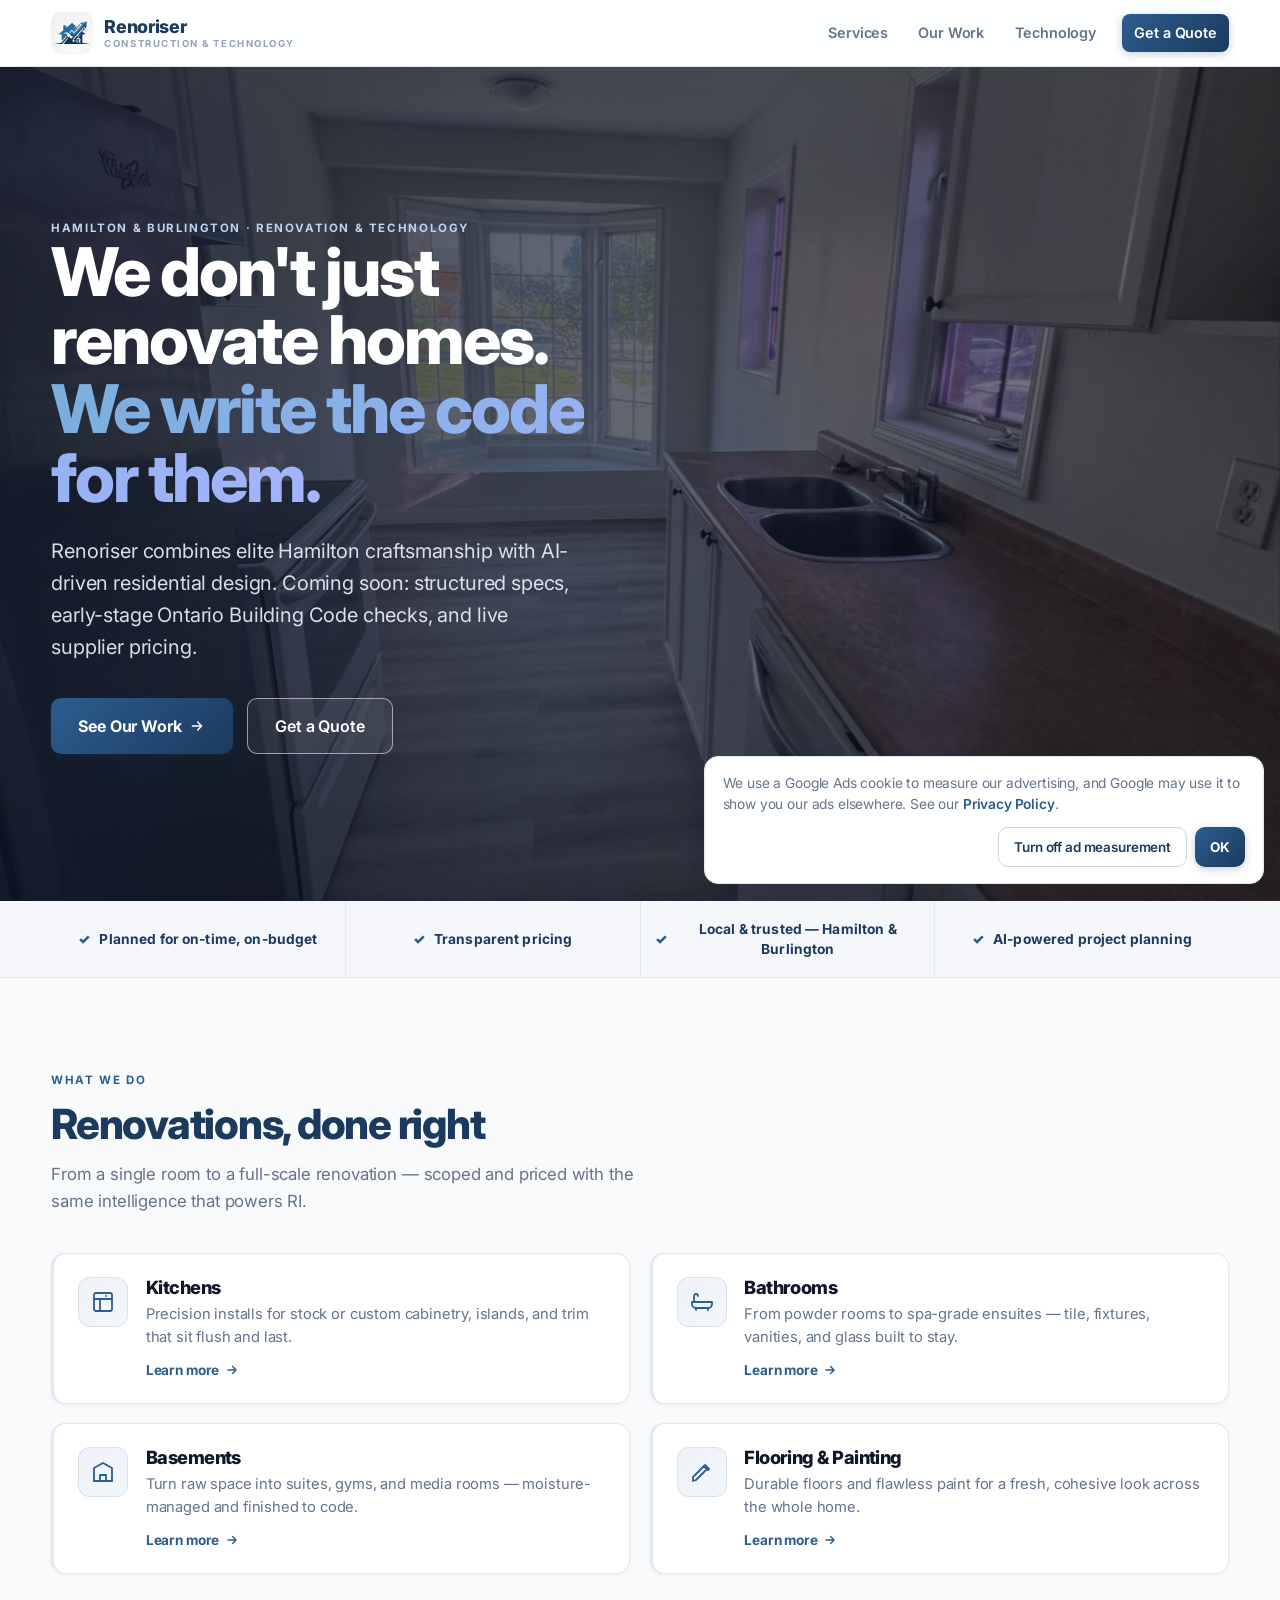
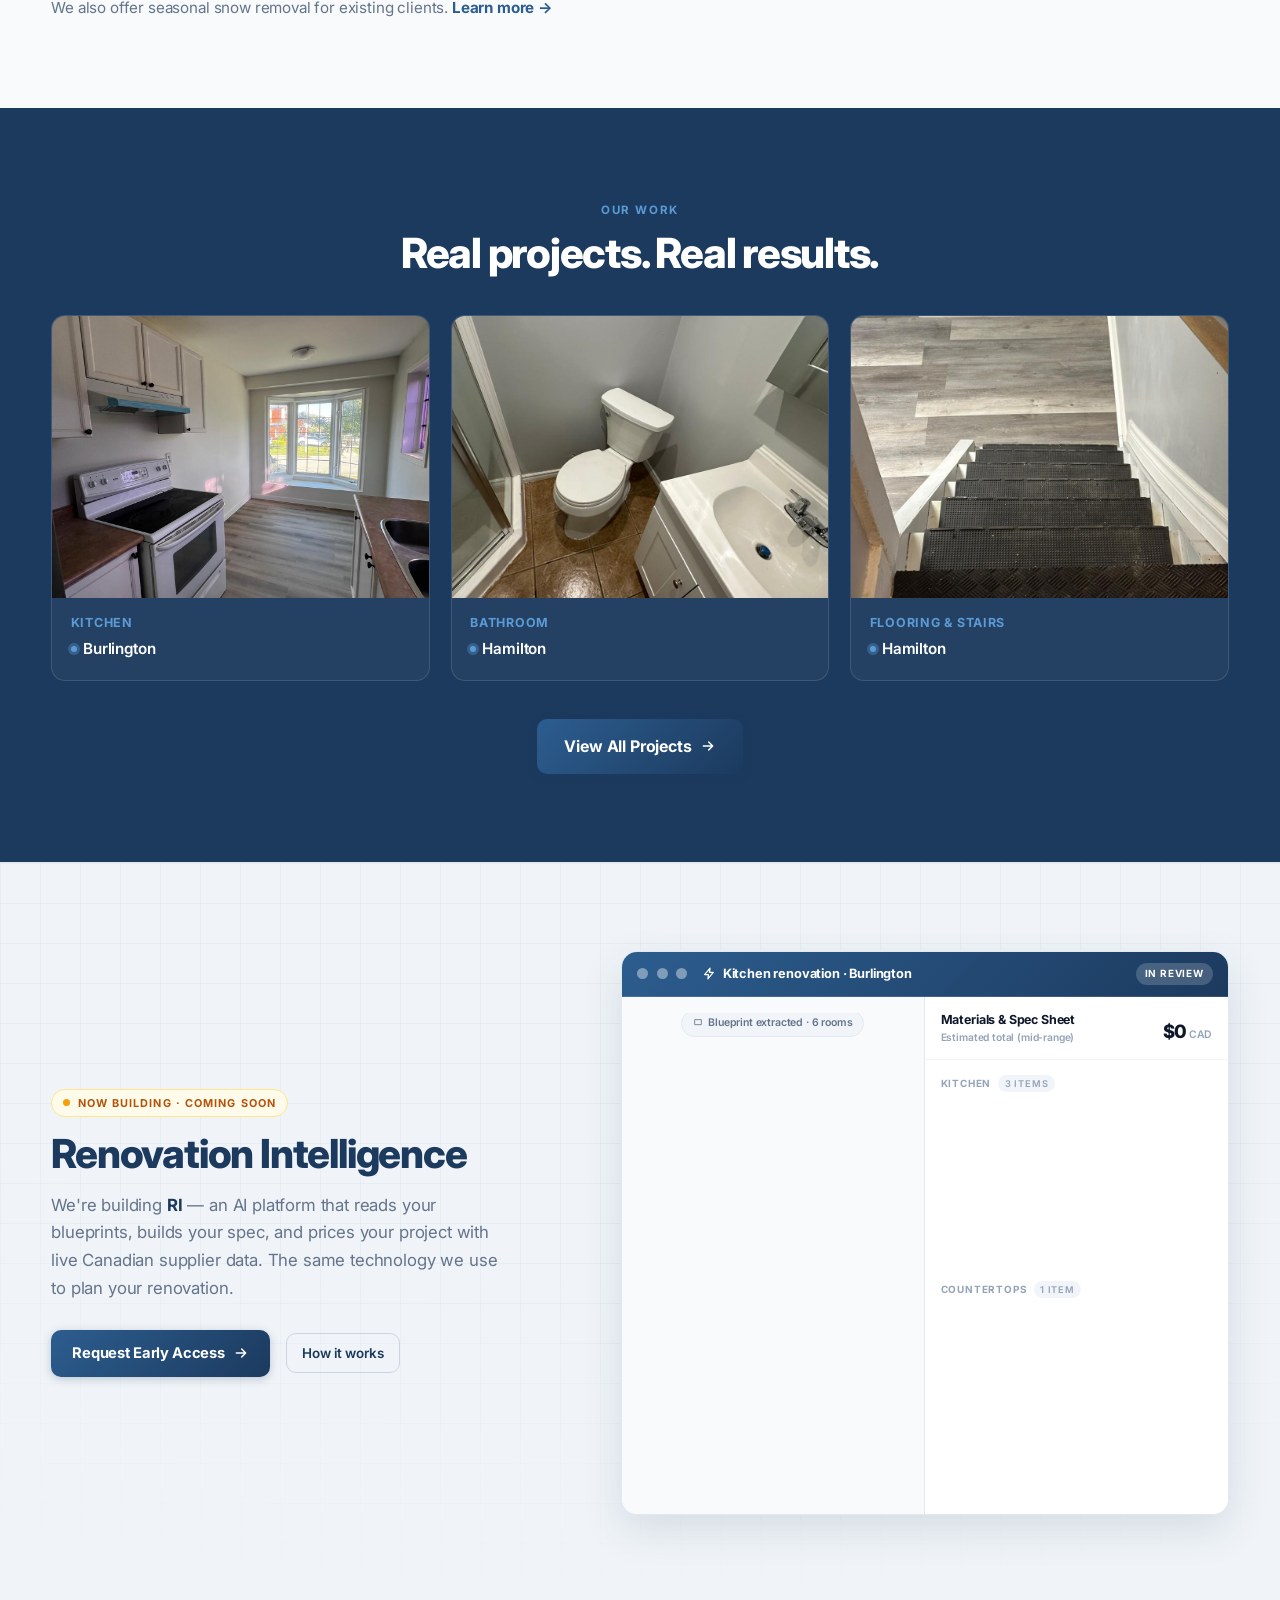
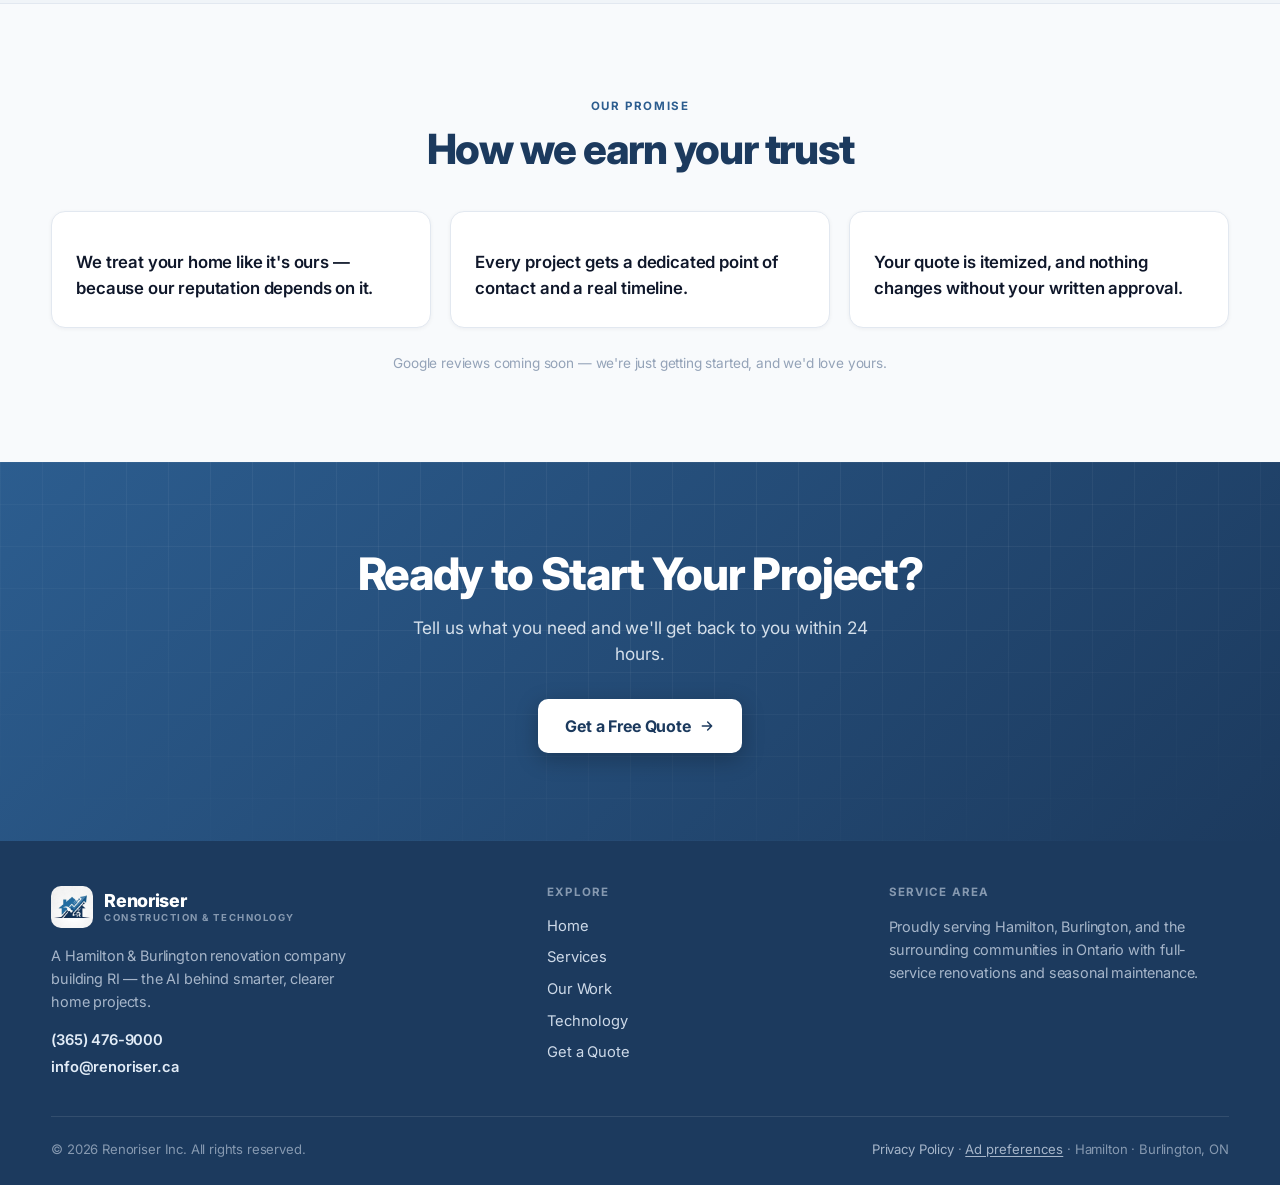
==== commit 76cf1a5a: "Legal review fixes: claims, legal name, info@ email, ad opt-out notice Reword RI/OBC/pricing/promise" ====
--- a/index.html
+++ b/index.html
@@ -4,19 +4,28 @@
   <meta charset="utf-8" />
   <meta name="viewport" content="width=device-width, initial-scale=1" />
   <title>Renoriser — Renovations in Hamilton &amp; Burlington</title>
-  <meta name="description" content="Kitchens, bathrooms, basements, flooring &amp; painting — done on time, on budget, by a local crew you can trust. Hamilton &amp; Burlington renovations, powered by RI." />
+  <meta name="description" content="Kitchens, bathrooms, basements, flooring &amp; painting — planned for on time and on budget, by a local crew you can trust. Hamilton &amp; Burlington renovations, powered by RI." />
   <link rel="preconnect" href="https://fonts.googleapis.com" />
   <link rel="preconnect" href="https://fonts.gstatic.com" crossorigin />
   <link href="https://fonts.googleapis.com/css2?family=Inter:wght@300;400;500;600;700;800;900&display=swap" rel="stylesheet" />
   <link rel="stylesheet" href="assets/css/styles.css" />
   <link rel="icon" type="image/jpeg" href="images/ri-mark.jpeg" />
-  <!-- Google tag (gtag.js) -->
-  <script async src="https://www.googletagmanager.com/gtag/js?id=AW-17649734991"></script>
+  <!-- Google Ads tag: loads unless the visitor turned off ad measurement (banner / footer "Ad preferences").
+       Keep the same in every page's <head>. For opt-in (e.g. Quebec), load only when the stored value is 'on'. -->
   <script>
     window.dataLayer = window.dataLayer || [];
     function gtag(){dataLayer.push(arguments);} // eslint-disable-line
-    gtag('js', new Date());
-    gtag('config', 'AW-17649734991');
+    (function () {
+      var pref = null;
+      try { pref = localStorage.getItem('rn_ads'); } catch (e) {}
+      if (pref === 'off') return;
+      var s = document.createElement('script');
+      s.async = true;
+      s.src = 'https://www.googletagmanager.com/gtag/js?id=AW-17649734991';
+      document.head.appendChild(s);
+      gtag('js', new Date());
+      gtag('config', 'AW-17649734991');
+    })();
   </script>
 </head>
 <body>
@@ -51,7 +60,7 @@
         <div class="home-hero__content">
           <span class="eyebrow">Hamilton &amp; Burlington · Renovation &amp; Technology</span>
           <h1>We don't just renovate homes.<br /><span class="grad">We write the code for them.</span></h1>
-          <p class="home-hero__lead">Renoriser combines elite Hamilton craftsmanship with AI-driven residential design. Experience structured specs, instant Ontario Building Code compliance checks, and real-time pricing delta transparency.</p>
+          <p class="home-hero__lead">Renoriser combines elite Hamilton craftsmanship with AI-driven residential design. Coming soon: structured specs, early-stage Ontario Building Code checks, and live supplier pricing.</p>
           <div class="home-hero__ctas">
             <a href="work.html" class="btn btn-primary btn-large">See Our Work <svg class="arr" width="16" height="16" viewBox="0 0 24 24" fill="none" stroke="currentColor" stroke-width="2.2" stroke-linecap="round" stroke-linejoin="round"><path d="M5 12h14M13 6l6 6-6 6"/></svg></a>
             <a href="quote.html" class="btn btn-ghost on-dark btn-large">Get a Quote</a>
@@ -61,12 +70,12 @@
     </section>
 
     <!-- ============================ 3 · TRUST BAR ============================ -->
-    <!-- Review-ready: once Google reviews exist, replace the first .trust-item with
-         <span class="trust-item rating">★ 4.9 · 38 Google Reviews</span> -->
+    <!-- Once real Google reviews exist, a rating item may be added here. Show only the real
+         rating and review count, copied from the Google Business Profile at the time, and keep it current. -->
     <section class="trust-bar" aria-label="Why choose Renoriser">
       <div class="container">
         <div class="trust-grid">
-          <span class="trust-item"><span class="tick">✓</span> On-time, on-budget</span>
+          <span class="trust-item"><span class="tick">✓</span> Planned for on-time, on-budget</span>
           <span class="trust-item"><span class="tick">✓</span> Transparent pricing</span>
           <span class="trust-item"><span class="tick">✓</span> Local &amp; trusted — Hamilton &amp; Burlington</span>
           <span class="trust-item"><span class="tick">✓</span> AI-powered project planning</span>
@@ -193,7 +202,7 @@
               <div class="ws-spec">
                 <div class="ws-spec-head">
                   <div><div class="lbl">Materials &amp; Spec Sheet</div><div class="sub">Estimated total (mid-range)</div></div>
-                  <div class="total"><span id="riTotal">$0</span><span class="cur">CAD</span></div>
+                  <div class="total"><span id="riTotal">$7,669</span><span class="cur">CAD</span></div>
                 </div>
                 <div class="ws-spec-body" id="riSpec">
                   <div class="spec-cat" data-step="2">Kitchen <span class="cnt">3 items</span></div>
@@ -210,7 +219,7 @@
       </div>
     </section>
 
-    <!-- ============================ 7 · SOCIAL PROOF ============================ -->
+    <!-- ============================ 7 · OUR PROMISE (company commitments, not customer reviews) ============================ -->
     <section class="section" id="promise" aria-label="Our promise">
       <div class="container">
         <div class="section-head center reveal">
@@ -218,9 +227,9 @@
           <h2>How we earn your trust</h2>
         </div>
         <div class="proof-grid">
-          <div class="proof-card reveal d1"><div class="qmark">&ldquo;</div><p>We treat your home like it's ours — because our reputation depends on it.</p></div>
-          <div class="proof-card reveal d2"><div class="qmark">&ldquo;</div><p>Every project gets a dedicated point of contact and a real timeline.</p></div>
-          <div class="proof-card reveal d3"><div class="qmark">&ldquo;</div><p>No surprise invoices. Your quote is your price.</p></div>
+          <div class="proof-card reveal d1"><p>We treat your home like it's ours — because our reputation depends on it.</p></div>
+          <div class="proof-card reveal d2"><p>Every project gets a dedicated point of contact and a real timeline.</p></div>
+          <div class="proof-card reveal d3"><p>Your quote is itemized, and nothing changes without your written approval.</p></div>
         </div>
         <p class="proof-note reveal">Google reviews coming soon — we're just getting started, and we'd love yours.</p>
       </div>
@@ -248,7 +257,7 @@
           <p class="footer-blurb">A Hamilton &amp; Burlington renovation company building RI — the AI behind smarter, clearer home projects.</p>
           <div class="footer-contact">
             <a href="tel:+13654769000">(365) 476-9000</a>
-            <a href="mailto:renoriser@outlook.com">renoriser@outlook.com</a>
+            <a href="mailto:info@renoriser.ca">info@renoriser.ca</a>
           </div>
         </div>
         <div class="footer-col">
@@ -265,8 +274,8 @@
         </div>
       </div>
       <div class="footer-bottom">
-        <span>© <span id="year"></span> Renoriser — Construction &amp; Technology. All rights reserved.</span>
-        <span><a href="privacy.html">Privacy Policy</a> · Hamilton · Burlington, ON</span>
+        <span>© <span id="year"></span> Renoriser Inc. All rights reserved.</span>
+        <span><a href="privacy.html">Privacy Policy</a> · <button type="button" class="link-btn" data-ad-prefs>Ad preferences</button> · Hamilton · Burlington, ON</span>
       </div>
     </div>
   </footer>
--- a/assets/css/styles.css
+++ b/assets/css/styles.css
@@ -430,10 +430,13 @@
 }
 @media (max-width:760px){
   .home-hero{min-height:auto;}
+  /* Header blur would trap the fixed overlay nav inside the header box —
+     drop it on mobile so the full-screen menu can cover the viewport. */
+  .site-header{-webkit-backdrop-filter:none; backdrop-filter:none; background:#fff;}
   /* Mobile full-screen overlay nav */
   .nav{
     position:fixed; inset:0; z-index:70; display:none; flex-direction:column; align-items:center; justify-content:center;
-    gap:.4rem; background:rgba(248,250,252,.98); -webkit-backdrop-filter:blur(8px); backdrop-filter:blur(8px);
+    gap:.4rem; background:#fff;
   }
   .nav.open{display:flex;}
   .nav a{font-size:1.25rem; padding:.85rem 1.5rem; min-height:48px; display:flex; align-items:center;}
@@ -465,3 +468,12 @@
   .hero-pause{display:none;}
   .home-hero__bg{animation:none !important; transform:none !important;}
 }
+
+/* ---- Ad measurement notice + footer "Ad preferences" ---- */
+.ad-notice{position:fixed; left:16px; right:16px; bottom:16px; z-index:200; max-width:560px; margin-left:auto; background:var(--surface); color:var(--ink); border:1px solid var(--edge); border-radius:var(--radius-xl); box-shadow:var(--shadow-lg); padding:1rem 1.1rem;}
+.ad-notice p{margin:0 0 .75rem; font-size:.86rem; line-height:1.55; color:var(--ink-muted);}
+.ad-notice a{color:var(--brand); font-weight:600;}
+.ad-notice__actions{display:flex; gap:.5rem; justify-content:flex-end; flex-wrap:wrap;}
+.link-btn{background:none; border:0; padding:0; font:inherit; color:rgba(205,217,232,.78); cursor:pointer; text-decoration:underline; text-underline-offset:2px;}
+.link-btn:hover{color:#fff;}
+@media print{.ad-notice{display:none;}}
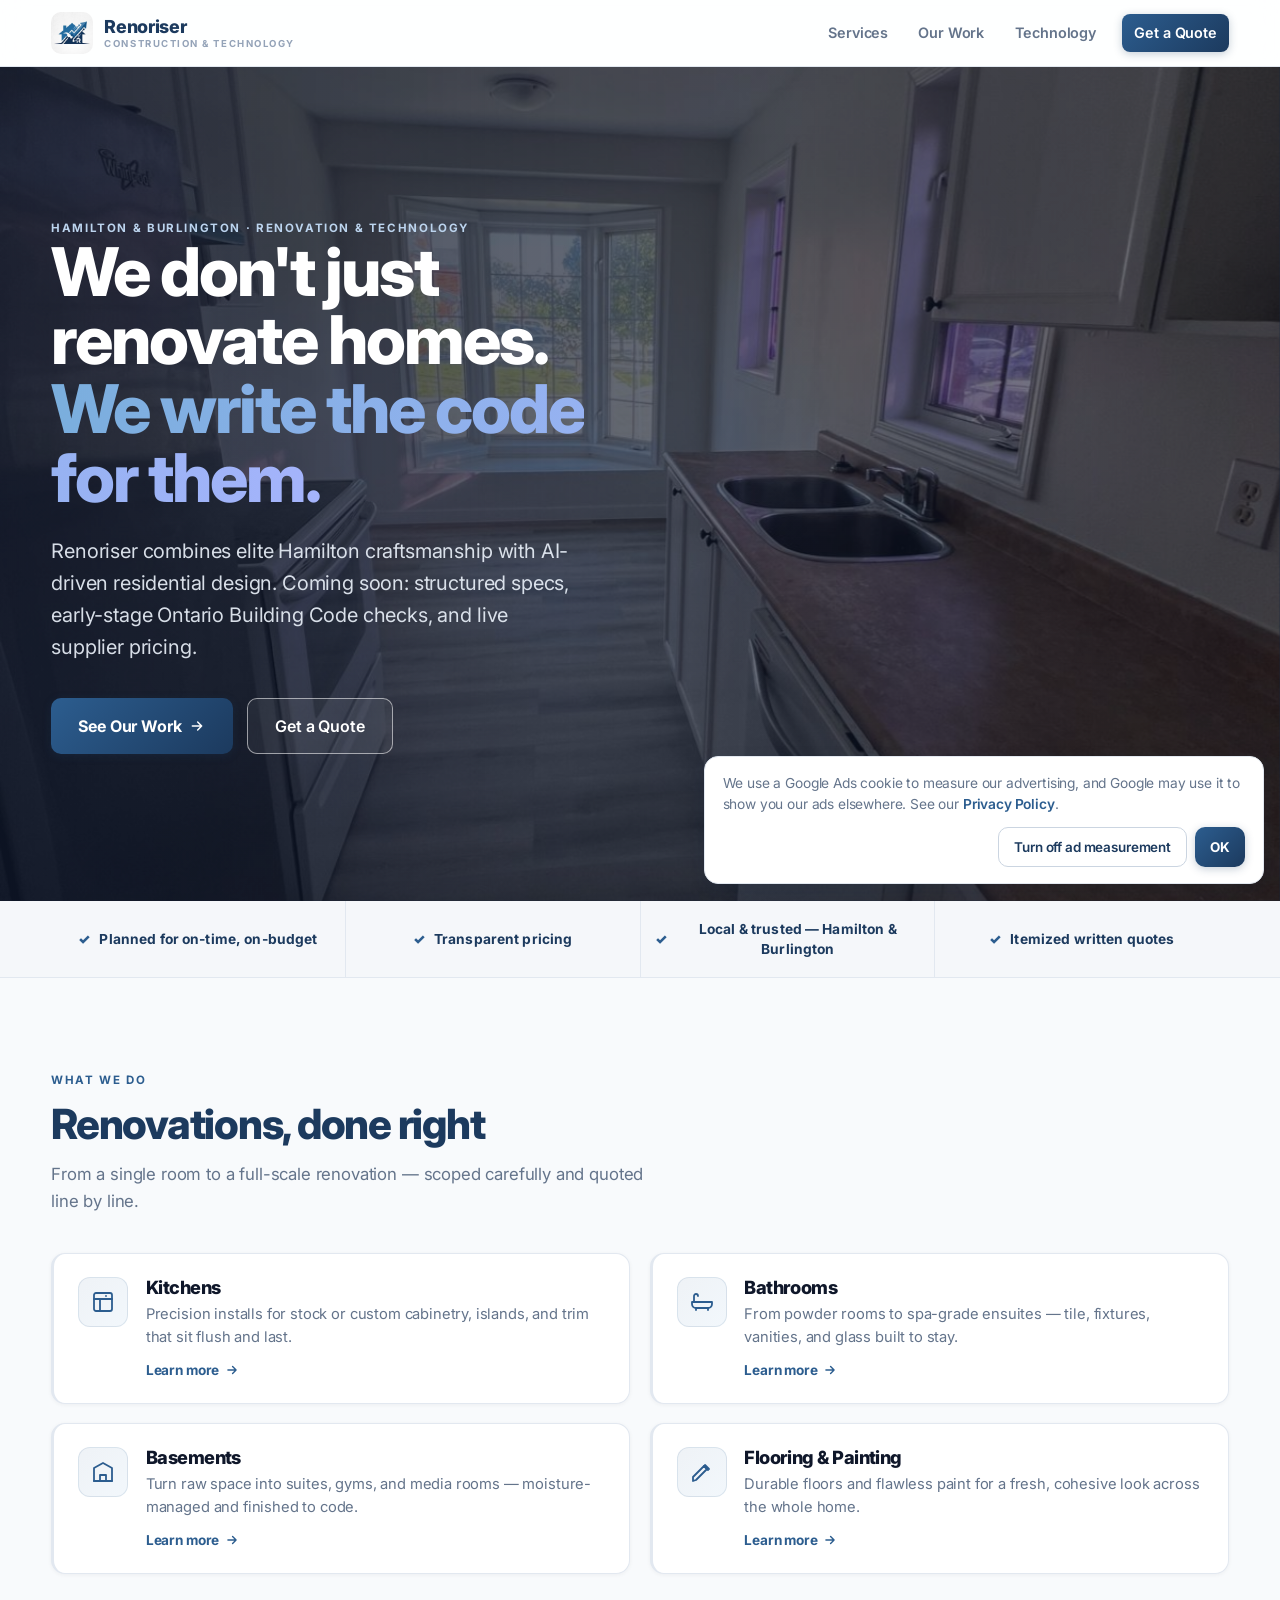
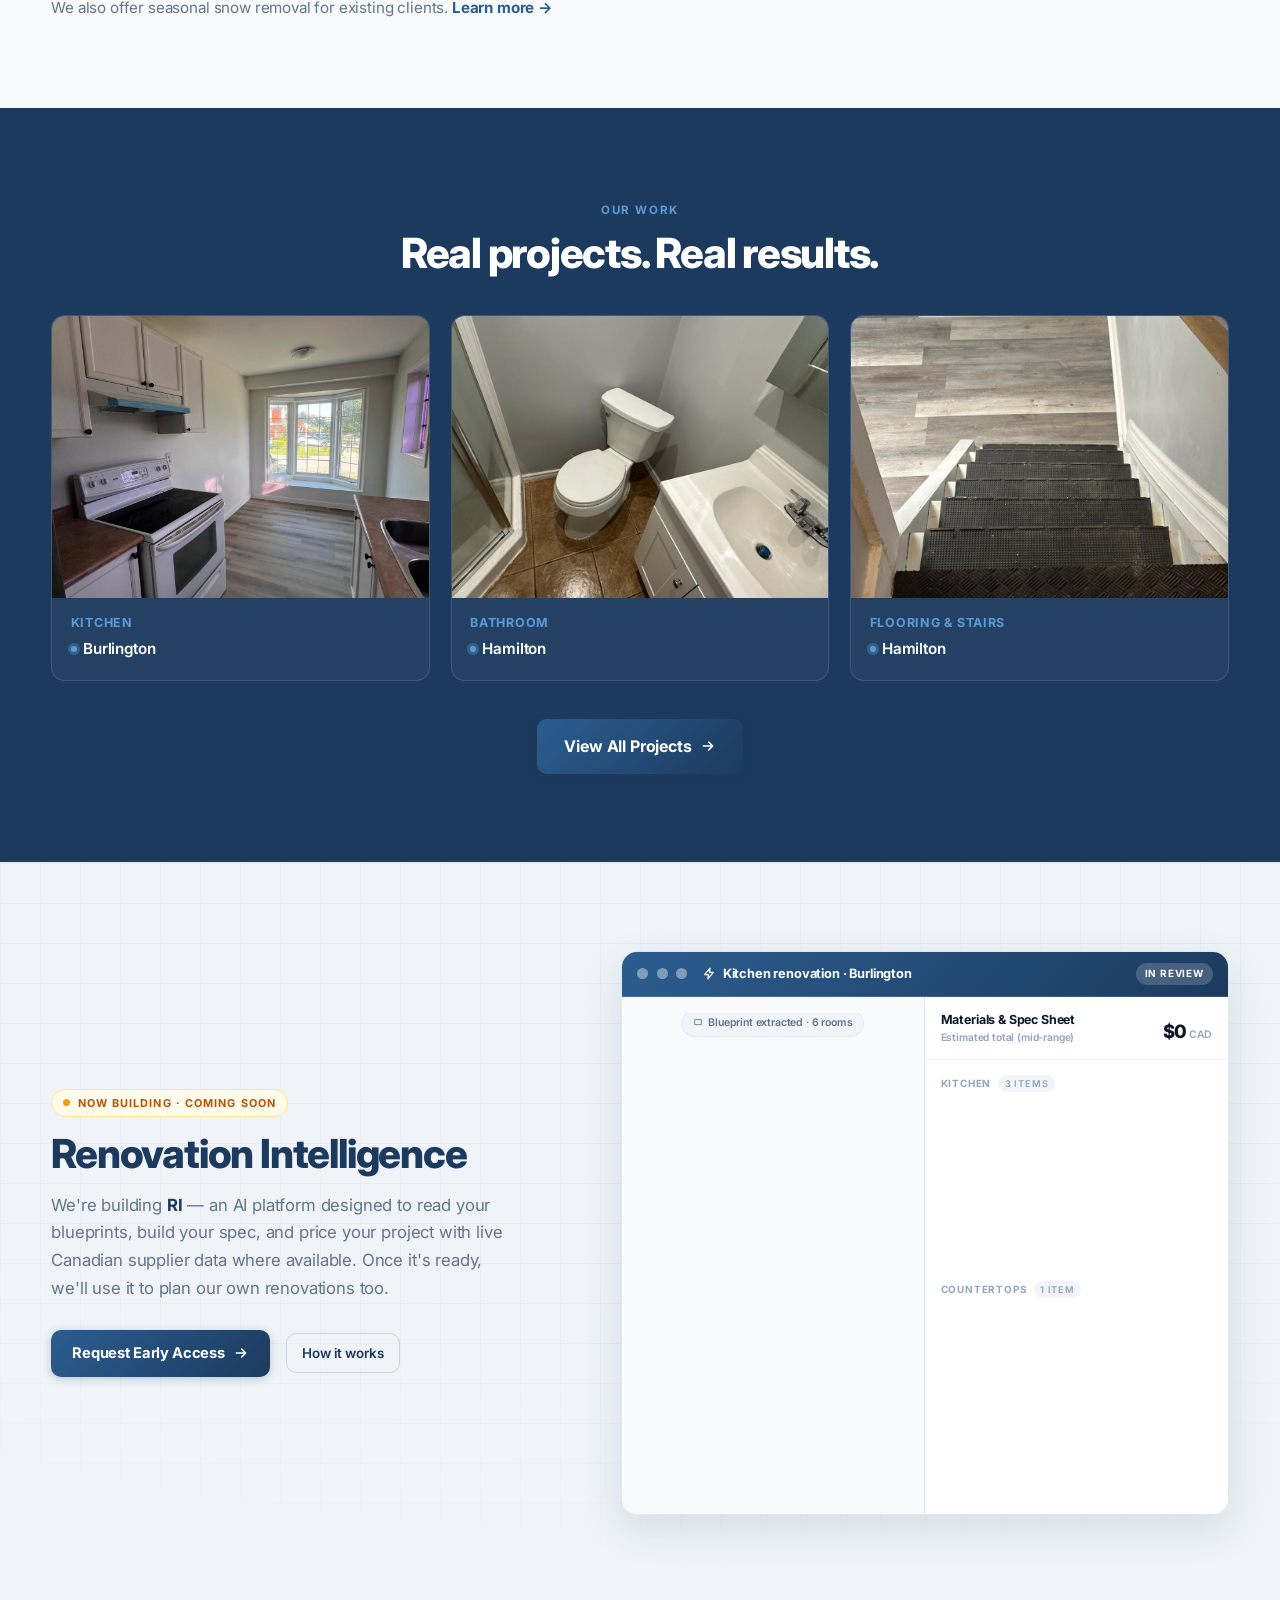
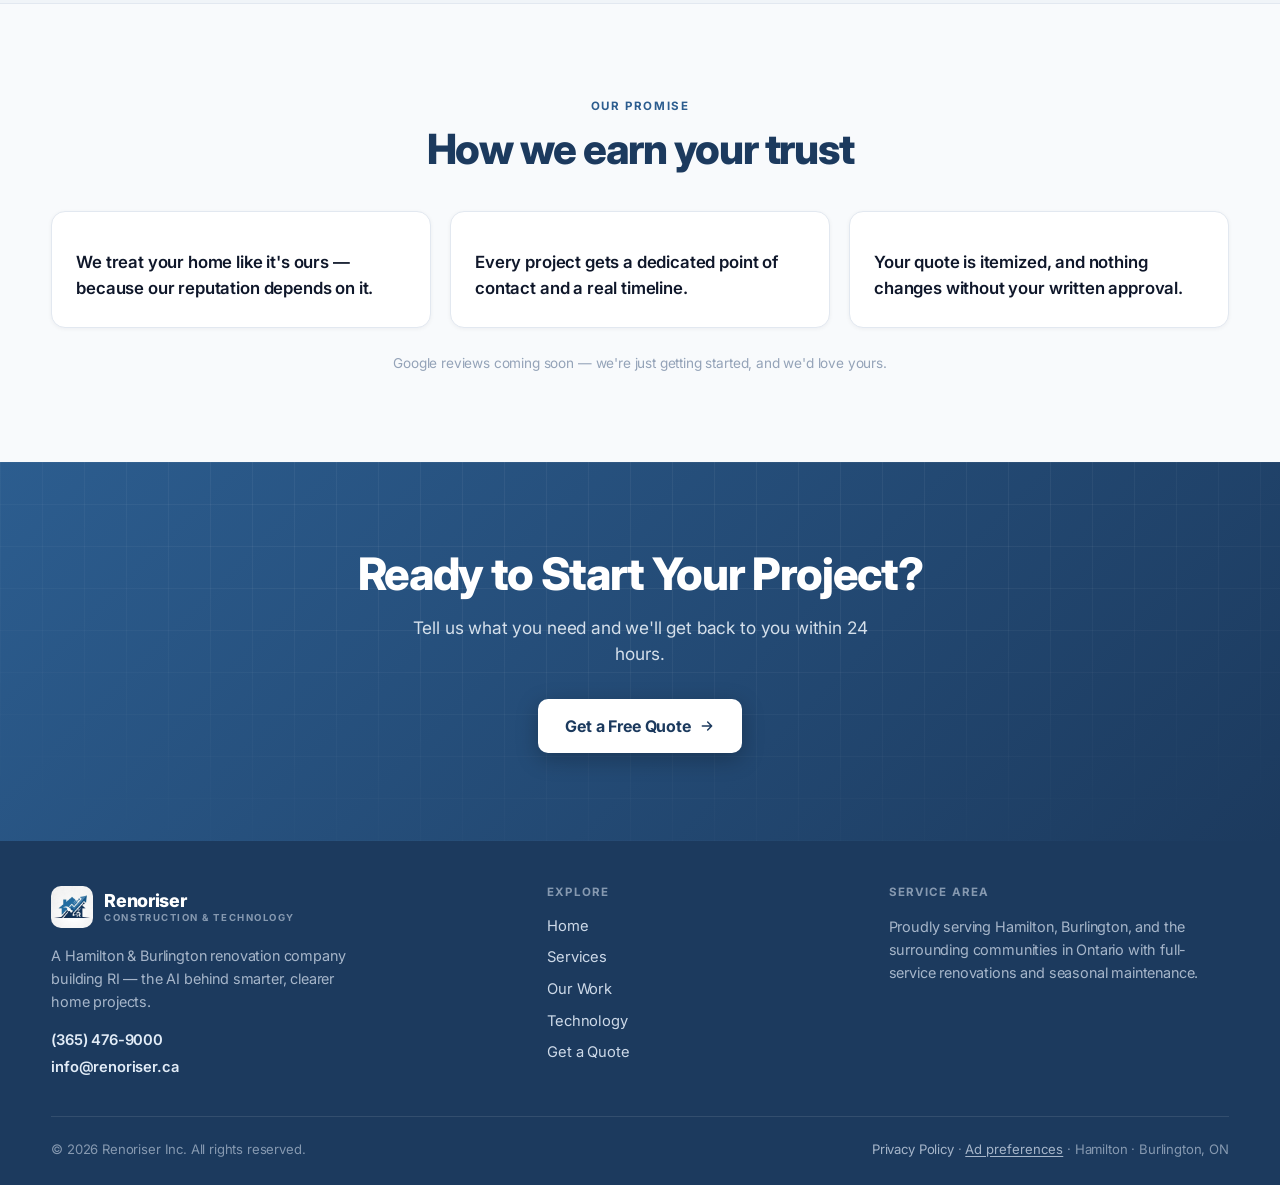
==== commit 27137757: "Mark remaining RI claims as coming soon; h1 on technology page" ====
--- a/index.html
+++ b/index.html
@@ -78,7 +78,7 @@
           <span class="trust-item"><span class="tick">✓</span> Planned for on-time, on-budget</span>
           <span class="trust-item"><span class="tick">✓</span> Transparent pricing</span>
           <span class="trust-item"><span class="tick">✓</span> Local &amp; trusted — Hamilton &amp; Burlington</span>
-          <span class="trust-item"><span class="tick">✓</span> AI-powered project planning</span>
+          <span class="trust-item"><span class="tick">✓</span> Itemized written quotes</span>
         </div>
       </div>
     </section>
@@ -89,7 +89,7 @@
         <div class="section-head reveal">
           <span class="eyebrow">What we do</span>
           <h2>Renovations, done right</h2>
-          <p>From a single room to a full-scale renovation — scoped and priced with the same intelligence that powers RI.</p>
+          <p>From a single room to a full-scale renovation — scoped carefully and quoted line by line.</p>
         </div>
         <div class="svc-grid">
           <article class="svc-card reveal d1">
@@ -175,7 +175,7 @@
         <div class="tech-teaser-copy reveal">
           <span class="badge-soon"><span class="dot"></span> Now Building · Coming Soon</span>
           <h2>Renovation Intelligence</h2>
-          <p>We're building <strong>RI</strong> — an AI platform that reads your blueprints, builds your spec, and prices your project with live Canadian supplier data. The same technology we use to plan your renovation.</p>
+          <p>We're building <strong>RI</strong> — an AI platform designed to read your blueprints, build your spec, and price your project with live Canadian supplier data where available. Once it's ready, we'll use it to plan our own renovations too.</p>
           <div class="tech-cta">
             <a href="quote.html?intent=ri" class="btn btn-primary">Request Early Access <svg class="arr" width="16" height="16" viewBox="0 0 24 24" fill="none" stroke="currentColor" stroke-width="2.2" stroke-linecap="round" stroke-linejoin="round"><path d="M5 12h14M13 6l6 6-6 6"/></svg></a>
             <a href="technology.html" class="btn btn-ghost btn-small">How it works</a>
--- a/assets/css/styles.css
+++ b/assets/css/styles.css
@@ -265,7 +265,7 @@
 
 /* ---- Technology / RI page + animated mock ------------------------------ */
 .tech-inner{display:grid; grid-template-columns:.85fr 1.15fr; gap:clamp(2rem,4vw,3.5rem); align-items:center;}
-.tech-copy h2{font-size:clamp(2rem,3.8vw,2.9rem); margin-top:.8rem;}
+.tech-copy h1,.tech-copy h2{font-size:clamp(2rem,3.8vw,2.9rem); margin-top:.8rem;}
 .tech-copy .lead{margin-top:1.1rem; font-size:1.08rem; line-height:1.65; color:var(--ink-muted);}
 .tech-feats{list-style:none; padding:0; margin:1.8rem 0 0; display:grid; gap:1.15rem;}
 .tech-feat{display:flex; gap:.9rem;}
@@ -470,10 +470,10 @@
 }
 
 /* ---- Ad measurement notice + footer "Ad preferences" ---- */
-.ad-notice{position:fixed; left:16px; right:16px; bottom:16px; z-index:200; max-width:560px; margin-left:auto; background:var(--surface); color:var(--ink); border:1px solid var(--edge); border-radius:var(--radius-xl); box-shadow:var(--shadow-lg); padding:1rem 1.1rem;}
-.ad-notice p{margin:0 0 .75rem; font-size:.86rem; line-height:1.55; color:var(--ink-muted);}
-.ad-notice a{color:var(--brand); font-weight:600;}
-.ad-notice__actions{display:flex; gap:.5rem; justify-content:flex-end; flex-wrap:wrap;}
+.rn-notice{position:fixed; left:16px; right:16px; bottom:16px; z-index:200; max-width:560px; margin-left:auto; background:var(--surface); color:var(--ink); border:1px solid var(--edge); border-radius:var(--radius-xl); box-shadow:var(--shadow-lg); padding:1rem 1.1rem;}
+.rn-notice p{margin:0 0 .75rem; font-size:.86rem; line-height:1.55; color:var(--ink-muted);}
+.rn-notice a{color:var(--brand); font-weight:600;}
+.rn-notice__actions{display:flex; gap:.5rem; justify-content:flex-end; flex-wrap:wrap;}
 .link-btn{background:none; border:0; padding:0; font:inherit; color:rgba(205,217,232,.78); cursor:pointer; text-decoration:underline; text-underline-offset:2px;}
 .link-btn:hover{color:#fff;}
-@media print{.ad-notice{display:none;}}
+@media print{.rn-notice{display:none;}}
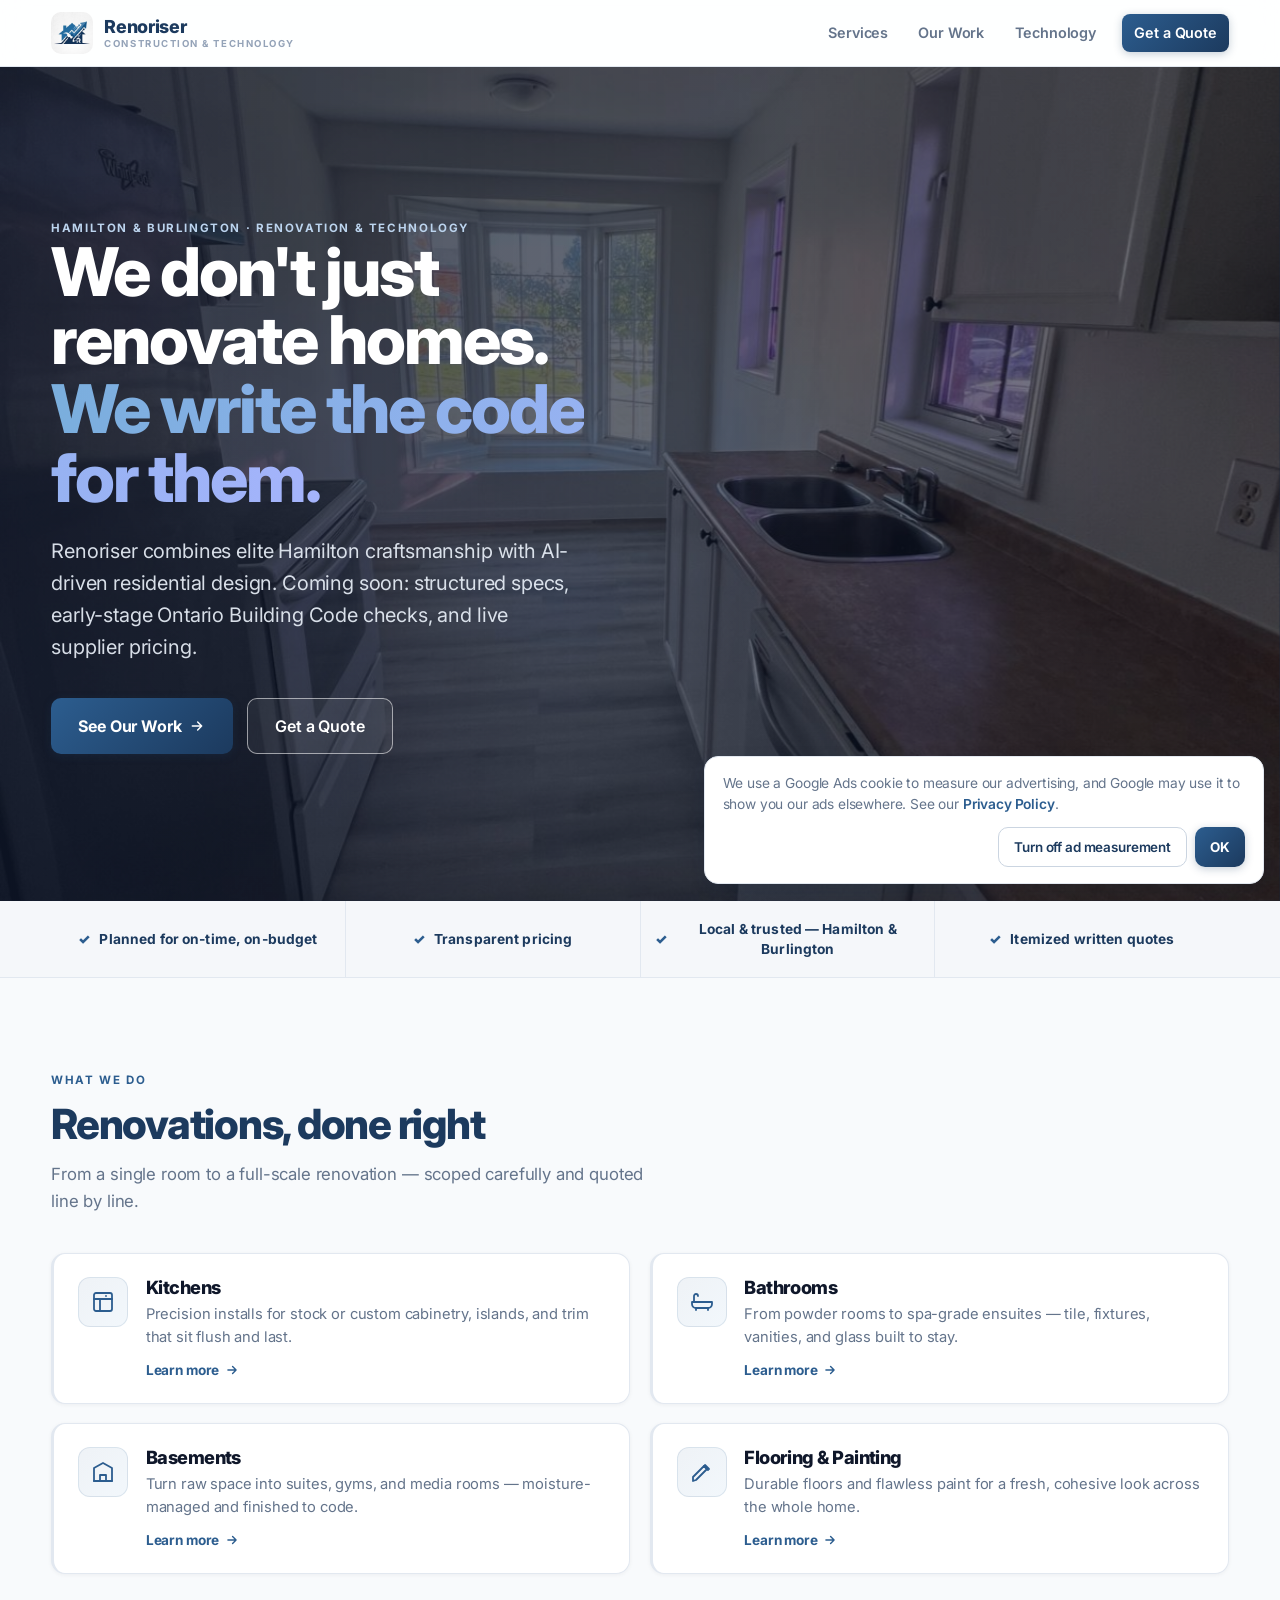
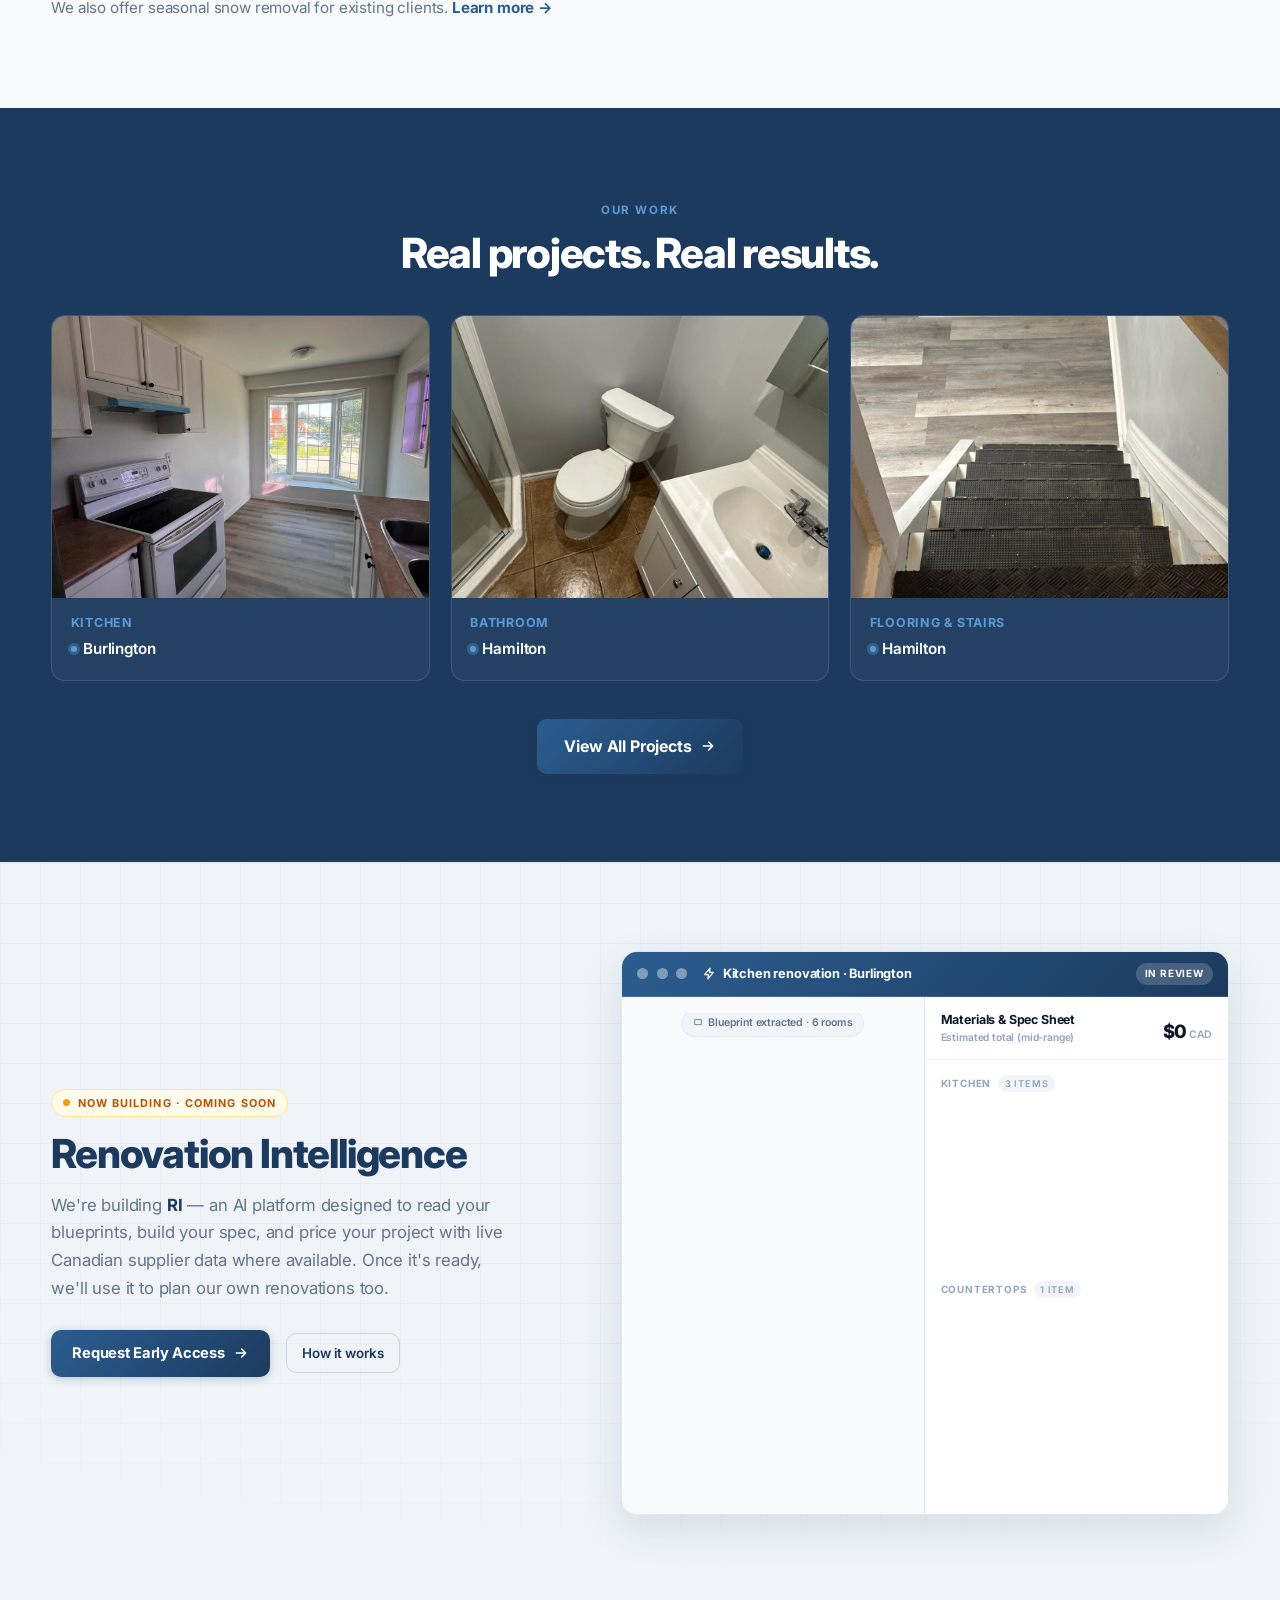
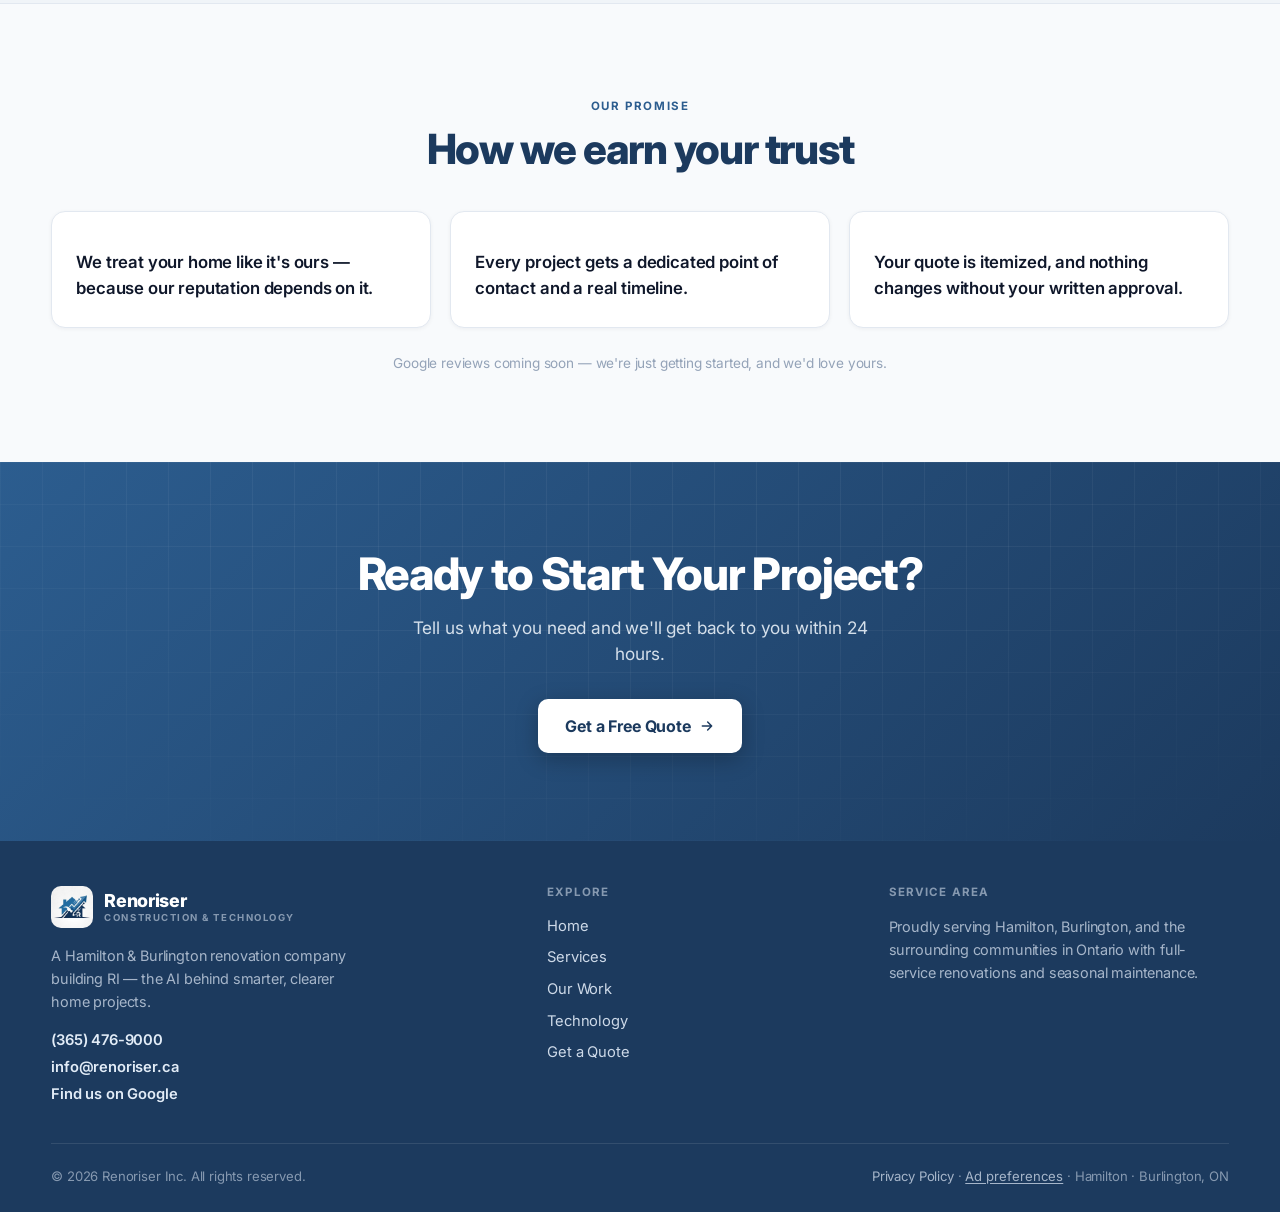
==== commit 144f16b6: "Business structured data and Find us on Google footer link" ====
--- a/index.html
+++ b/index.html
@@ -5,6 +5,57 @@
   <meta name="viewport" content="width=device-width, initial-scale=1" />
   <title>Renoriser — Renovations in Hamilton &amp; Burlington</title>
   <meta name="description" content="Kitchens, bathrooms, basements, flooring &amp; painting — planned for on time and on budget, by a local crew you can trust. Hamilton &amp; Burlington renovations, powered by RI." />
+  <link rel="canonical" href="https://renoriser.ca/" />
+  <meta property="og:type" content="website" />
+  <meta property="og:site_name" content="Renoriser" />
+  <meta property="og:locale" content="en_CA" />
+  <meta property="og:title" content="Renoriser — Renovations in Hamilton &amp; Burlington" />
+  <meta property="og:description" content="Kitchens, bathrooms, basements, flooring &amp; painting — planned for on time and on budget, by a local crew you can trust. Hamilton &amp; Burlington renovations, powered by RI." />
+  <meta property="og:url" content="https://renoriser.ca/" />
+  <meta property="og:image" content="https://renoriser.ca/images/og-image.jpg" />
+  <meta property="og:image:width" content="1200" />
+  <meta property="og:image:height" content="630" />
+  <meta property="og:image:alt" content="A renovated kitchen with a bay window in Hamilton" />
+  <meta name="twitter:card" content="summary_large_image" />
+  <!-- Business details for search engines. Keep name/phone/email identical to the Google Business Profile.
+       No self-published star ratings here (Google ignores them and may treat them as a violation). -->
+  <script type="application/ld+json">
+{
+  "@context": "https://schema.org",
+  "@type": "GeneralContractor",
+  "@id": "https://renoriser.ca/#business",
+  "name": "Renoriser Inc.",
+  "legalName": "Renoriser Inc.",
+  "url": "https://renoriser.ca/",
+  "telephone": "+1-365-476-9000",
+  "email": "info@renoriser.ca",
+  "image": "https://renoriser.ca/images/og-image.jpg",
+  "logo": "https://renoriser.ca/images/ri-mark.jpeg",
+  "description": "Interior renovations in Hamilton and Burlington: kitchens, bathrooms, basements, flooring and painting.",
+  "hasMap": "https://maps.google.com/maps?cid=7921269862877004317",
+  "sameAs": [
+    "https://maps.google.com/maps?cid=7921269862877004317"
+  ],
+  "areaServed": [
+    {
+      "@type": "City",
+      "name": "Hamilton",
+      "containedInPlace": {
+        "@type": "State",
+        "name": "Ontario"
+      }
+    },
+    {
+      "@type": "City",
+      "name": "Burlington",
+      "containedInPlace": {
+        "@type": "State",
+        "name": "Ontario"
+      }
+    }
+  ]
+}
+  </script>
   <link rel="preconnect" href="https://fonts.googleapis.com" />
   <link rel="preconnect" href="https://fonts.gstatic.com" crossorigin />
   <link href="https://fonts.googleapis.com/css2?family=Inter:wght@300;400;500;600;700;800;900&display=swap" rel="stylesheet" />
@@ -258,6 +309,7 @@
           <div class="footer-contact">
             <a href="tel:+13654769000">(365) 476-9000</a>
             <a href="mailto:info@renoriser.ca">info@renoriser.ca</a>
+            <a href="https://maps.google.com/maps?cid=7921269862877004317" rel="noopener" target="_blank">Find us on Google</a>
           </div>
         </div>
         <div class="footer-col">
